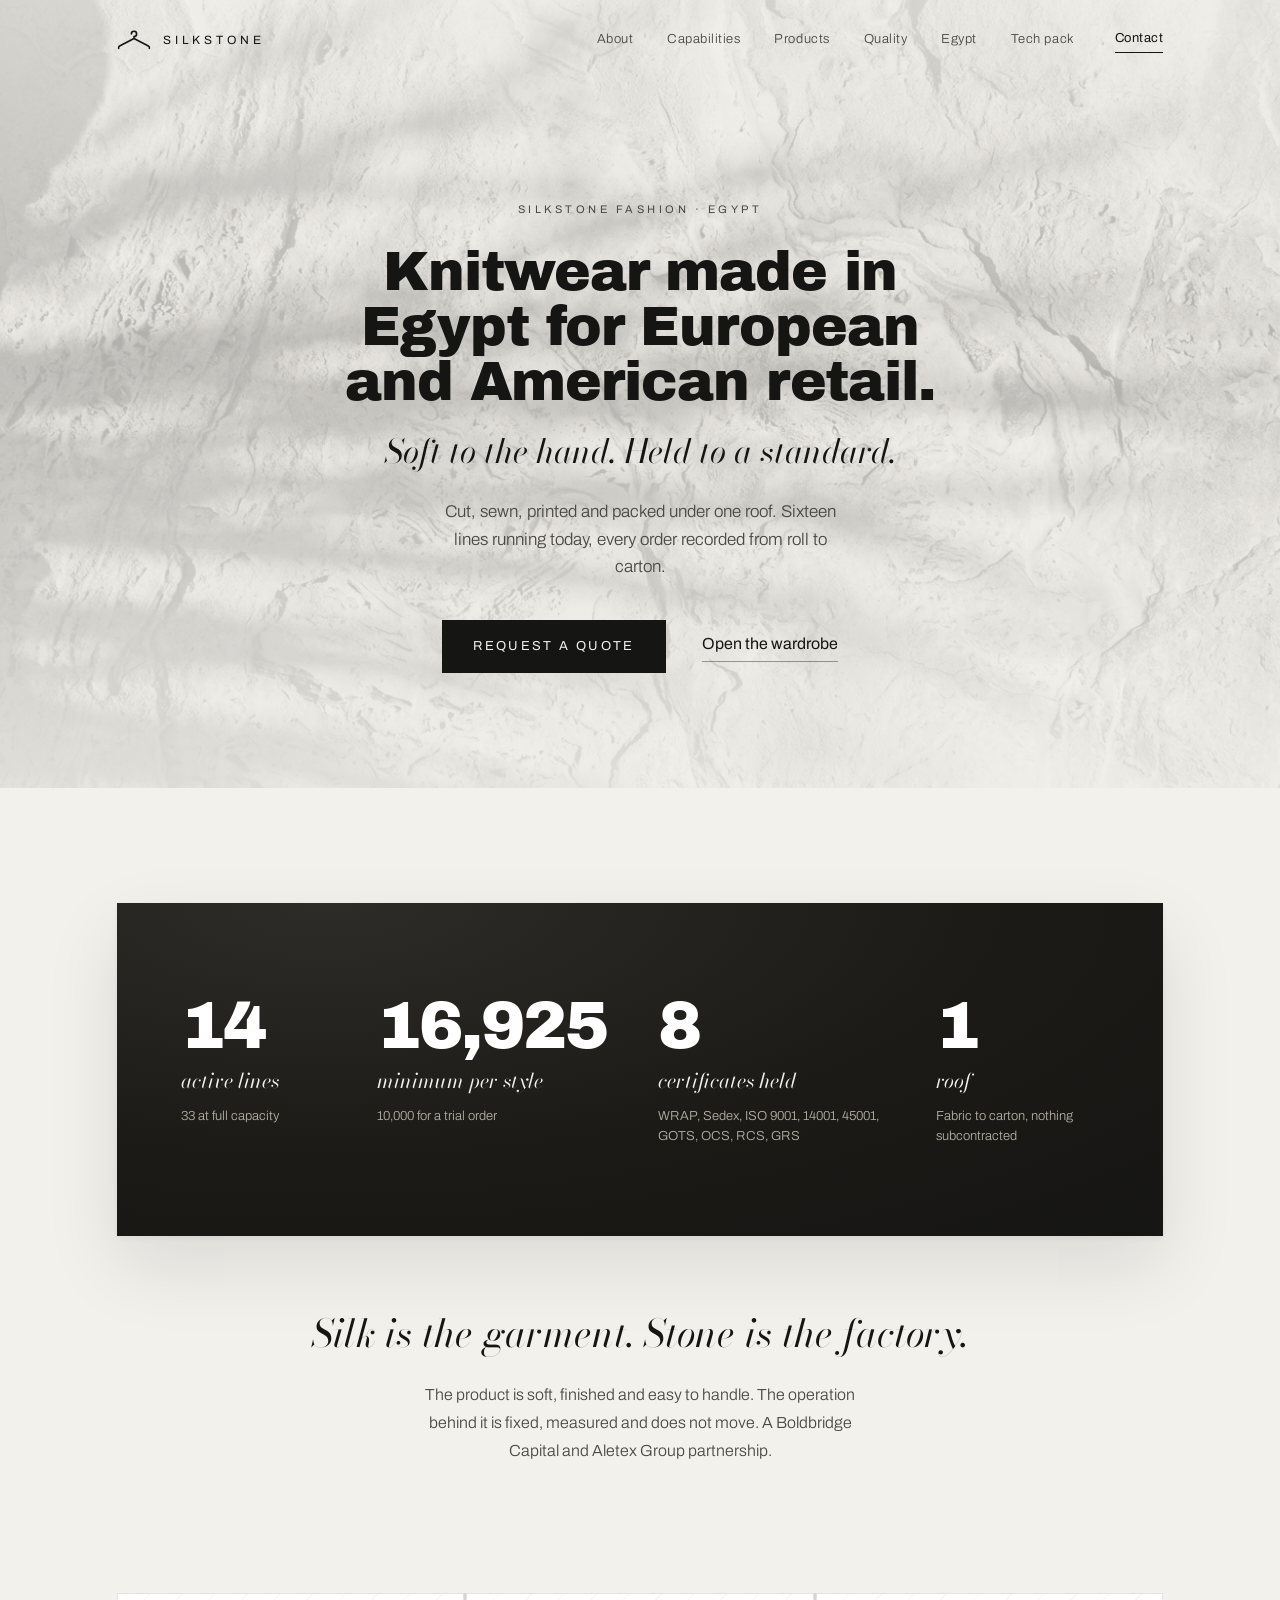
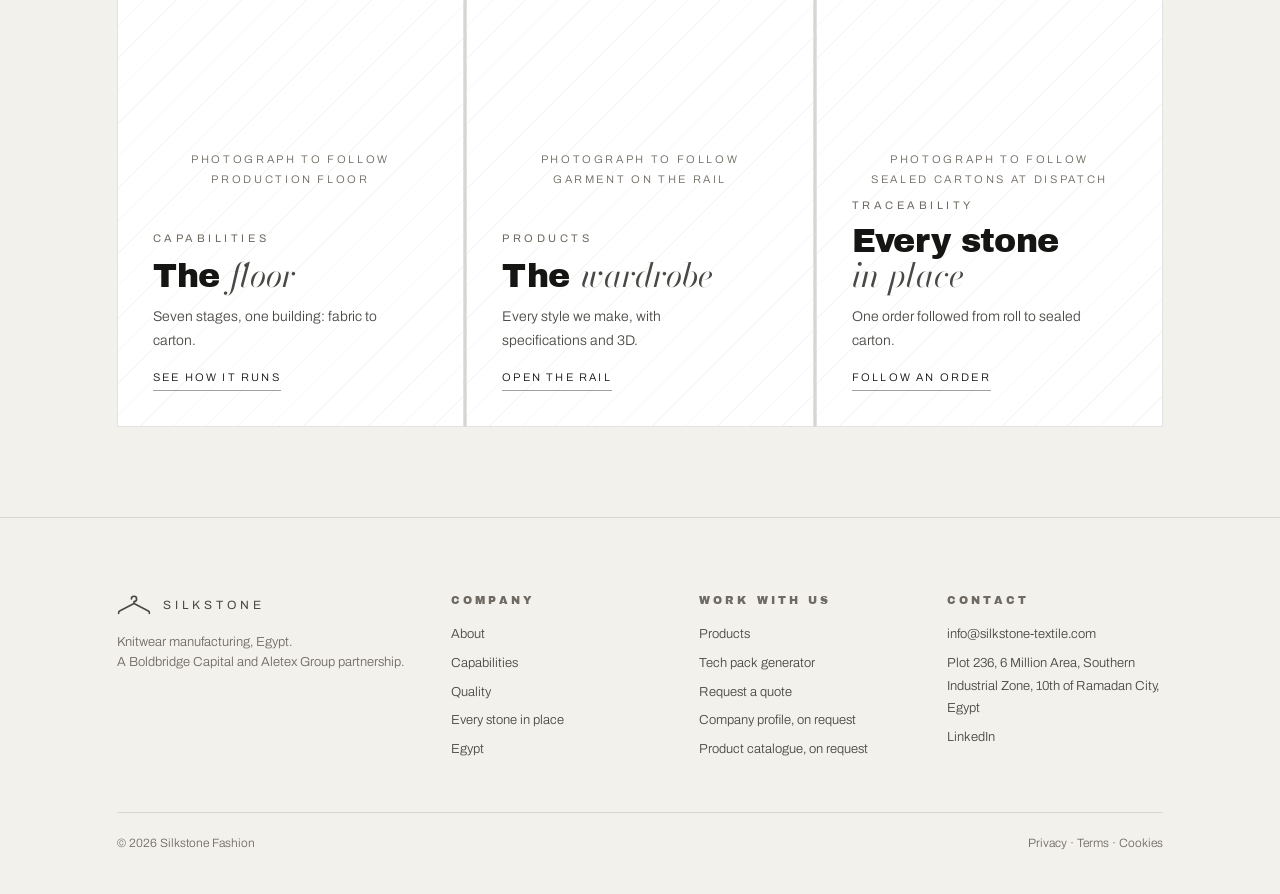
==== index.html @ 41c33335 "Two-thirds layouts snap to the three-column grid Co-Authored-By: Claude Fable 5.1 <noreply@anthropic" ====
<!DOCTYPE html>
<html lang="en">
<head>
<meta charset="UTF-8">
<meta name="viewport" content="width=device-width, initial-scale=1.0">
<title>Silkstone Fashion · Knitwear manufacturing, Egypt</title>
<meta name="description" content="Silkstone Fashion makes knitwear in 10th of Ramadan City, Egypt, for European and American retail. 16 active lines, 33 at full capacity. WRAP, Sedex, ISO and GOTS certified. Cut, sewn, printed and packed under one roof.">
<link rel="canonical" href="https://silkstone-textile.com/">
<link rel="icon" href="assets/logos/favicon.svg" type="image/svg+xml">
<link rel="preconnect" href="https://fonts.googleapis.com">
<link rel="preconnect" href="https://fonts.gstatic.com" crossorigin>
<link href="https://fonts.googleapis.com/css2?family=Archivo+Black&family=Archivo:wght@300;400;500&family=Bodoni+Moda:ital,opsz,wght@1,6..96,400;1,6..96,500&display=swap" rel="stylesheet">
<link rel="stylesheet" href="assets/styles.css?v=15">
<link rel="preload" as="image" href="assets/img/limestone-2000.webp" type="image/webp">
<script type="application/ld+json">
{"@context":"https://schema.org","@type":"Organization","name":"Silkstone Fashion","alternateName":"Silkstone Textile","url":"https://silkstone-textile.com/","logo":"https://silkstone-textile.com/assets/logos/silkstone.svg","email":"info@silkstone-textile.com","description":"Knitwear garment manufacturer in Egypt. T-shirts, sweatshirts, hoodies and jersey basics for European and American retailers. WRAP, Sedex, ISO 9001, ISO 14001, ISO 45001, GOTS, OCS, RCS and GRS certified.","address":{"@type":"PostalAddress","streetAddress":"Plot No. 236, 6 Million Area, Southern Industrial Zone","addressLocality":"10th of Ramadan City","addressCountry":"EG"},"sameAs":["https://www.linkedin.com/company/silkstone-fashion/"],"knowsAbout":["knitwear manufacturing","garment manufacturing","cut and sew","T-shirts","sweatshirts","hoodies","Egypt apparel export"]}
</script>
</head>
<body>

<a class="skip" href="#main">Skip to content</a>
<header class="nav"><div class="wrap">
  <a class="brand" href="index.html" aria-label="Silkstone home"><svg viewBox="0 0 104 62" aria-hidden="true"><path d="M44 12 A8 8 0 1 1 52 20 L52 26 L96 49 Q100 51 99 56 M52 26 L8 49 Q4 51 5 56"/></svg>SILKSTONE</a>
  <nav class="nav-links"><a href="about.html">About</a><a href="capabilities.html">Capabilities</a><a href="products.html">Products</a><a href="quality.html">Quality</a><a href="egypt.html">Egypt</a><a href="techpack.html">Tech pack</a></nav>
  <a class="nav-cta" href="contact.html">Contact</a>
  <button class="burger" aria-label="Menu" aria-expanded="false"><span></span><span></span><span></span></button>
</div></header>
<div class="menu"><a href="index.html">Home</a><a href="about.html">About</a><a href="capabilities.html">Capabilities</a><a href="products.html">Products</a><a href="quality.html">Quality</a><a href="traced-order.html">Every stone in place</a><a href="egypt.html">Egypt</a><a href="techpack.html">Tech pack generator</a><a href="contact.html">Contact</a></div>

<main id="main">
<section class="hero-stone"><div class="wrap">
  <span class="label">Silkstone Fashion · Egypt</span>
  <h1>Knitwear made in Egypt for European and American retail.</h1>
  <span class="silk silk-line">Soft to the hand. Held to a standard.</span>
  <p class="lead">Cut, sewn, printed and packed under one roof. Sixteen lines running today, every order recorded from roll to carton.</p>
  <div class="hero-actions"><a class="btn solid" href="contact.html">Request a quote</a><a class="link" href="products.html">Open the wardrobe</a></div>
</div></section>

<section class="slab-wrap"><div class="wrap">
  <div style="position:relative">
    <div class="slab rv">
      <div class="figs">
        <div><b data-count="16">0</b><i>active lines</i><small>33 at full capacity</small></div>
        <div><b data-count="20000">0</b><i>minimum per style</i><small>10,000 for a trial order</small></div>
        <div><b data-count="9">0</b><i>certificates held</i><small>WRAP, Sedex, ISO 9001, 14001, 45001, GOTS, OCS, RCS, GRS</small></div>
        <div><b>1</b><i>roof</i><small>Fabric to carton, nothing subcontracted</small></div>
      </div>
    </div>
  </div>
  <div class="slab-line rv">
    <span class="silk">Silk is the garment. Stone is the factory.</span>
    <p>The product is soft, finished and easy to handle. The operation behind it is fixed, measured and does not move. A Boldbridge Capital and Aletex Group partnership.</p>
  </div>
</div></section>

<section class="tight" style="padding-top:0"><div class="wrap">
  <div class="doors rv">
    <a class="door" href="capabilities.html"><div class="blank"><span>Photograph to follow<br>Production floor</span></div><div class="t"><span class="label">Capabilities</span><h3>The <em>floor</em></h3><p>Seven stages, one building: fabric to carton.</p><span class="go">See how it runs</span></div></a>
    <a class="door" href="products.html"><div class="blank"><span>Photograph to follow<br>Garment on the rail</span></div><div class="t"><span class="label">Products</span><h3>The <em>wardrobe</em></h3><p>Every style we make, with specifications and 3D.</p><span class="go">Open the rail</span></div></a>
    <a class="door" href="traced-order.html"><div class="blank"><span>Photograph to follow<br>Sealed cartons at dispatch</span></div><div class="t"><span class="label">Traceability</span><h3>Every stone <em>in place</em></h3><p>One order followed from roll to sealed carton.</p><span class="go">Follow an order</span></div></a>
  </div>
</div></section>
</main>

<footer><div class="wrap">
  <div class="cols">
    <div><div class="brand"><svg viewBox="0 0 104 62" aria-hidden="true"><path d="M44 12 A8 8 0 1 1 52 20 L52 26 L96 49 Q100 51 99 56 M52 26 L8 49 Q4 51 5 56"/></svg>SILKSTONE</div><p class="small" style="margin-top:16px">Knitwear manufacturing, Egypt.<br>A Boldbridge Capital and Aletex Group partnership.</p></div>
    <div><h4>Company</h4><a href="about.html">About</a><a href="capabilities.html">Capabilities</a><a href="quality.html">Quality</a><a href="traced-order.html">Every stone in place</a><a href="egypt.html">Egypt</a></div>
    <div><h4>Work with us</h4><a href="products.html">Products</a><a href="techpack.html">Tech pack generator</a><a href="contact.html">Request a quote</a><a href="contact.html">Company profile, on request</a><a href="contact.html">Product catalogue, on request</a></div>
    <div><h4>Contact</h4><a href="mailto:info@silkstone-textile.com">info@silkstone-textile.com</a><a href="contact.html">Plot 236, 6 Million Area, Southern Industrial Zone, 10th of Ramadan City, Egypt</a><a href="https://www.linkedin.com/company/silkstone-fashion/" target="_blank" rel="noopener">LinkedIn</a></div>
  </div>
  <div class="bottom"><span>© 2026 Silkstone Fashion</span><span><a href="legal.html#privacy">Privacy</a> · <a href="legal.html#terms">Terms</a> · <a href="legal.html#cookies">Cookies</a></span></div>
</div></footer>

<script src="assets/site.js?v=6"></script>
</body>
</html>
---- assets/styles.css ----
/* Silkstone Fashion · site styles
   Palette: white, bone, ash, graphite, black. Sand only as a background tint.
   Type: Archivo Black (stone), Bodoni Moda italic (silk), Archivo 300 (body). */

:root{
  --white:#FFFFFF;
  --bone:#F3F1EC;
  --sand:#E9E3D8;
  --ash:#6F6B63;
  --ash-soft:#9B978F;
  --graphite:#4A4844;
  --black:#151513;
  --line:rgba(21,21,19,.12);
  --line-strong:rgba(21,21,19,.4);
  --shadow:0 30px 70px rgba(21,21,19,.10), 0 2px 6px rgba(21,21,19,.05);
  --font:"Archivo",system-ui,-apple-system,"Segoe UI",Helvetica,Arial,sans-serif;
  --stone:"Archivo Black","Archivo",Impact,system-ui,sans-serif;
  --silk:"Bodoni Moda","Didot","Bodoni 72",Georgia,serif;
  --ease:cubic-bezier(.22,1,.36,1);
  --wrap:1200px;
  --gap:clamp(28px,4vw,56px);
  --gutter:clamp(20px,6vw,88px);
}
*{box-sizing:border-box}
html{scroll-behavior:smooth;-webkit-text-size-adjust:100%}
body{margin:0;background:var(--bone);color:var(--black);font-family:var(--font);font-weight:300;font-size:16px;line-height:1.75;-webkit-font-smoothing:antialiased;overflow-x:hidden}
img{max-width:100%;display:block}
a{color:inherit;text-decoration:none}
h1,h2,h3,h4{font-family:var(--stone);font-weight:400;margin:0;letter-spacing:-.02em;text-wrap:balance;line-height:1.05}
h1{font-size:clamp(38px,5.6vw,80px);line-height:.98}
h2{font-size:clamp(28px,3.4vw,48px);line-height:1.04}
h3{font-size:22px}
h4{font-size:15px;letter-spacing:-.01em}
h1 em,h2 em,h3 em,.silk{font-family:var(--silk);font-style:italic;font-weight:400;font-variation-settings:"opsz" 72;letter-spacing:0;color:var(--graphite)}
h1 em,h2 em{font-size:1.06em}
p{margin:0 0 1.2em;max-width:60ch}
strong,b{font-weight:500}
ul{padding-left:0;list-style:none;margin:0}
.wrap{max-width:var(--wrap);margin:0 auto;padding:0 var(--gutter)}
.label{font-size:11px;letter-spacing:.32em;text-transform:uppercase;color:var(--ash);font-weight:400}
.muted{color:var(--graphite)}
.small{font-size:13px;color:var(--ash);line-height:1.6}
.lead{font-size:clamp(18px,1.6vw,21px);line-height:1.6;max-width:52ch;color:var(--graphite)}
.hr{height:1px;background:var(--line);border:0;margin:0}
section{padding:clamp(80px,10vw,150px) 0}
section.tight{padding:clamp(56px,7vw,100px) 0}
section.rule{border-top:1px solid var(--line)}
.sand{background:var(--sand)}
.white{background:var(--white)}
.two{display:grid;grid-template-columns:minmax(0,1fr) minmax(0,1fr);gap:var(--gap);align-items:start}
.two.tightgap{gap:clamp(24px,4vw,56px)}
.three{display:grid;grid-template-columns:repeat(3,minmax(0,1fr));gap:var(--gap)}
.four{display:grid;grid-template-columns:repeat(4,minmax(0,1fr));gap:clamp(24px,3vw,40px)}
@media (max-width:900px){.two,.three{grid-template-columns:1fr}.four{grid-template-columns:1fr 1fr}}
@media (max-width:560px){.four{grid-template-columns:1fr}}
.stack>*+*{margin-top:clamp(20px,3vw,36px)}

/* links and buttons */
.link{display:inline-block;padding-bottom:3px;border-bottom:1px solid var(--line-strong);transition:border-color .5s var(--ease);font-weight:400}
.link:hover{border-color:var(--black)}
.btn{display:inline-block;padding:14px 30px;border:1px solid var(--black);font-size:13px;letter-spacing:.18em;text-transform:uppercase;font-weight:400;transition:background .5s var(--ease),color .5s var(--ease)}
.btn:hover{background:var(--black);color:var(--bone)}
.btn.solid{background:var(--black);color:var(--bone)}
.btn.solid:hover{background:var(--graphite);border-color:var(--graphite)}
.btn.quiet{border-color:var(--line-strong)}
.btn.quiet:hover{border-color:var(--black)}
button{font-family:inherit;font-weight:inherit;cursor:pointer}
button.btn{background:transparent;color:var(--black)}
button.btn.solid{background:var(--black);color:var(--bone)}
:focus-visible{outline:1px solid var(--black);outline-offset:4px}

/* nav */
.nav{position:fixed;top:0;left:0;right:0;z-index:50;transition:background .6s var(--ease),box-shadow .6s var(--ease)}
.nav.scrolled{background:rgba(243,241,236,.9);backdrop-filter:blur(12px);-webkit-backdrop-filter:blur(12px);box-shadow:0 1px 0 var(--line)}
.nav .wrap{display:flex;align-items:center;height:80px;gap:40px}
.brand{display:flex;align-items:center;gap:12px;margin-right:auto;font-size:12px;letter-spacing:.34em;font-weight:400}
.brand svg{width:34px;height:auto;overflow:visible}
.brand svg path{fill:none;stroke:currentColor;stroke-width:5;stroke-linecap:round;stroke-linejoin:round}
.nav-links{display:flex;gap:34px;font-size:13px;letter-spacing:.04em;color:var(--graphite)}
.nav-links a{padding:4px 0;border-bottom:1px solid transparent;transition:border-color .5s var(--ease),color .5s var(--ease)}
.nav-links a:hover,.nav-links a.on{color:var(--black);border-color:var(--black)}
.nav-cta{font-size:13px;letter-spacing:.04em;border-bottom:1px solid var(--black);padding-bottom:3px;font-weight:400}
.burger{display:none;background:none;border:0;width:40px;height:40px;position:relative;margin-left:auto}
.burger span{position:absolute;left:8px;right:8px;height:1px;background:var(--black);transition:transform .5s var(--ease),opacity .3s}
.burger span:nth-child(1){top:14px}.burger span:nth-child(2){top:20px}.burger span:nth-child(3){top:26px}
.menu{position:fixed;inset:0;background:var(--bone);z-index:49;display:flex;flex-direction:column;justify-content:center;padding:0 var(--gutter);gap:22px;opacity:0;pointer-events:none;transition:opacity .5s var(--ease)}
.menu.open{opacity:1;pointer-events:auto}
.menu a{font-size:30px;font-weight:300;border-bottom:1px solid var(--line);padding-bottom:12px}
@media (max-width:980px){.nav-links,.nav-cta{display:none}.burger{display:block}}
body.menu-open{overflow:hidden}
body.menu-open .burger span:nth-child(1){transform:translateY(6px) rotate(45deg)}
body.menu-open .burger span:nth-child(2){opacity:0}
body.menu-open .burger span:nth-child(3){transform:translateY(-6px) rotate(-45deg)}

/* loader */
.loader{position:fixed;inset:0;background:var(--bone);z-index:100;display:grid;place-items:center;transition:opacity .7s var(--ease);pointer-events:none}
.loader svg{width:72px;overflow:visible}
.loader path{fill:none;stroke:var(--black);stroke-width:3.4;stroke-linecap:round;stroke-linejoin:round;stroke-dasharray:330;stroke-dashoffset:330}
.loader.go path{animation:draw 1.1s var(--ease) forwards}
.loader.done{opacity:0}
@keyframes draw{to{stroke-dashoffset:0}}

/* landing: header on stone */
.hero-stone{position:relative;min-height:min(86vh,900px);display:grid;align-items:center;text-align:center;padding:clamp(150px,18vw,200px) 0 clamp(80px,9vw,120px);background:var(--bone) url(img/limestone.jpg) center/cover no-repeat;isolation:isolate}
.hero-stone::before{content:"";position:absolute;inset:0;background:linear-gradient(180deg,rgba(243,241,236,.86) 0%,rgba(243,241,236,.72) 45%,rgba(243,241,236,.9) 100%);z-index:-1}
.hero-stone .label{display:block;margin-bottom:26px;color:var(--graphite)}
.hero-stone h1{font-size:clamp(32px,4.3vw,62px);max-width:17ch;line-height:1;margin:0 auto;color:var(--black)}
.hero-stone .silk-line{display:block;margin-top:22px;font-size:clamp(24px,2.6vw,38px);color:var(--black);line-height:1.2}
.hero-stone .lead{margin:26px auto 0;color:var(--graphite);max-width:42ch;font-size:17px}
.hero-stone .hero-actions{margin-top:40px;justify-content:center}
@supports (background-image:image-set(url("a.webp") type("image/webp"))){
  .hero-stone{background-image:image-set(url(img/limestone-2000.webp) type("image/webp"),url(img/limestone.jpg) type("image/jpeg"))}
}
@media (max-width:700px){.hero-stone{background-position:62% 50%;min-height:auto;padding-top:130px}}

/* landing: stone slab and silk */
.slab-wrap{position:relative;padding:clamp(72px,9vw,130px) 0 clamp(80px,10vw,140px)}
.slab{position:relative;background:radial-gradient(120% 140% at 20% 0%,#2E2C28 0%,#1B1A17 55%,#151513 100%);color:var(--bone);padding:clamp(56px,7vw,96px) clamp(24px,5vw,72px);box-shadow:var(--shadow)}
.slab .figs{border:0;display:grid;grid-template-columns:.8fr 1.25fr 1.25fr .9fr;gap:clamp(24px,4vw,64px);align-items:start}
.slab .figs>div{border:0;padding:0}
.slab .figs b{font-family:var(--stone);font-weight:400;font-size:clamp(44px,5.2vw,76px);color:var(--white);margin:0 0 4px;letter-spacing:-.03em;white-space:nowrap;font-variant-numeric:tabular-nums}
.slab .figs i{display:block;font-family:var(--silk);font-style:italic;font-size:clamp(18px,1.6vw,22px);color:var(--bone);font-variation-settings:"opsz" 48}
.slab .figs small{color:#B4AFA3;margin-top:8px}
@media (prefers-reduced-motion:no-preference){
}
.slab-line{text-align:center;margin-top:clamp(40px,5vw,64px)}
.slab-line .silk{font-size:clamp(26px,3vw,40px);color:var(--black)}
.slab-line p{margin:14px auto 0;max-width:52ch;color:var(--graphite)}
@media (max-width:900px){.slab .figs{grid-template-columns:1fr 1fr;gap:36px 24px}}
@media (max-width:560px){.slab .figs{grid-template-columns:1fr}}

/* landing: three doors */
.doors{display:grid;grid-template-columns:repeat(3,minmax(0,1fr));gap:2px;background:var(--line)}
.door{position:relative;display:block;aspect-ratio:4/5;overflow:hidden;background:var(--white);color:var(--black)}
.door img{width:100%;height:100%;object-fit:cover;filter:saturate(.6);transition:transform 1.6s var(--ease)}
.door:hover img{transform:scale(1.04)}
.door .blank{position:absolute;inset:0;display:grid;place-items:center;color:var(--ash);font-size:11px;letter-spacing:.24em;text-transform:uppercase;text-align:center;line-height:1.8;padding:24px;background:repeating-linear-gradient(135deg,transparent 0 22px,rgba(21,21,19,.035) 22px 23px)}
.door .blank span{transform:translateY(-40px)}
.door .t{position:absolute;left:clamp(20px,3vw,36px);right:clamp(20px,3vw,36px);bottom:clamp(20px,3vw,36px);z-index:1}
.door .t .label{display:block;margin-bottom:10px}
.door .t h3{font-size:clamp(24px,2.6vw,36px);color:var(--black);line-height:1}
.door .t h3 em{color:var(--graphite)}
.door .t p{margin:12px 0 0;color:var(--graphite);font-size:14px;max-width:30ch}
.door .t .go{display:inline-block;margin-top:14px;font-size:11px;letter-spacing:.2em;text-transform:uppercase;color:var(--black);border-bottom:1px solid var(--line-strong);padding-bottom:3px;transition:border-color .5s var(--ease)}
.door:hover .t .go{border-color:var(--black)}
@media (max-width:900px){.doors{grid-template-columns:1fr}.door{aspect-ratio:16/10}}

/* hero */
.hero{padding-top:clamp(150px,20vw,240px);padding-bottom:clamp(60px,8vw,120px)}
.hero .label{margin-bottom:28px;display:block}
.hero h1{max-width:14ch}
.hero .lead{margin-top:32px}
.hero-actions{display:flex;gap:36px;align-items:center;margin-top:44px;flex-wrap:wrap}
.hero-image{margin-top:clamp(56px,8vw,120px);position:relative}
.hero-image img{width:100%;aspect-ratio:16/7;object-fit:cover}
.pagehead{padding-top:clamp(150px,18vw,220px);padding-bottom:clamp(40px,6vw,80px)}
.pagehead .label{display:block;margin-bottom:26px}
.pagehead .lead{margin-top:28px}

/* figures as a plain list */
.figs{display:grid;grid-template-columns:repeat(4,minmax(0,1fr));gap:0;border-top:1px solid var(--line);border-bottom:1px solid var(--line)}
.figs>div{padding:34px 28px 30px 0;border-right:1px solid var(--line)}
.figs>div:last-child{border-right:0}
.figs>div+div{padding-left:28px}
.figs b{display:block;font-weight:300;font-size:clamp(34px,3.4vw,50px);line-height:1;margin:14px 0 8px}
.figs small{display:block;font-size:13px;color:var(--graphite);line-height:1.5}
@media (max-width:900px){.figs{grid-template-columns:1fr 1fr}.figs>div:nth-child(2){border-right:0}.figs>div:nth-child(3){padding-left:0;border-top:1px solid var(--line)}.figs>div:nth-child(4){border-top:1px solid var(--line)}}
@media (max-width:560px){.figs{grid-template-columns:1fr}.figs>div{border-right:0;padding-left:0;border-top:1px solid var(--line)}.figs>div:first-child{border-top:0}}

/* images and placeholders */
.fig{margin:0}
.fig img{width:100%;height:auto}
.fig figcaption{font-size:12px;color:var(--ash);margin-top:12px;letter-spacing:.04em}
.ph{background:var(--white);border:1px solid var(--line);display:grid;place-items:center;text-align:center;padding:24px;color:var(--ash);font-size:12px;letter-spacing:.14em;text-transform:uppercase;line-height:1.7}
.ph.tall{aspect-ratio:3/4}.ph.wide{aspect-ratio:16/9}.ph.square{aspect-ratio:1}.ph.portrait{aspect-ratio:4/5}
.shadowed{box-shadow:var(--shadow)}

/* definition rows */
.rows{border-top:1px solid var(--line)}
.row{display:grid;grid-template-columns:minmax(0,.9fr) minmax(0,2fr);gap:24px;padding:22px 0;border-bottom:1px solid var(--line)}
.row .k{color:var(--ash);font-size:13px;letter-spacing:.06em;padding-top:3px}
.row .v{color:var(--black)}
.row .v p:last-child{margin-bottom:0}
@media (max-width:640px){.row{grid-template-columns:1fr;gap:6px}}

/* list with hairline bullets */
.dash{padding:0}
.dash li{position:relative;padding:14px 0 14px 32px;border-bottom:1px solid var(--line);color:var(--graphite)}
.dash li::before{content:"";position:absolute;left:0;top:27px;width:14px;height:1px;background:var(--black)}
.dash li b{color:var(--black);font-weight:400}

/* logos */
.logo-row{display:flex;flex-wrap:wrap;gap:clamp(28px,5vw,72px);align-items:center}
.logo-row img{height:34px;width:auto;filter:grayscale(1);opacity:.75;transition:opacity .5s}
.logo-row img:hover{opacity:1}
.logo-row img.tall{height:56px}
.cert-row{display:flex;flex-wrap:wrap;gap:22px;align-items:center}
.cert-row a,.cert-row span{display:grid;place-items:center;width:104px;height:104px;background:var(--white);border:1px solid var(--line)}
.cert-row img{max-width:74px;max-height:74px;filter:grayscale(1);opacity:.8;transition:opacity .4s,filter .4s}
.cert-row a:hover img{filter:none;opacity:1}
.cert-row small{display:block}

/* process: stitched line */
.process{position:relative}
.stages{position:relative;display:grid;grid-template-columns:repeat(7,minmax(0,1fr));gap:20px;margin-top:64px;padding-top:70px}
.stitch{position:absolute;left:0;top:0;width:100%;height:80px;overflow:visible;pointer-events:none}
.stitch .base{fill:none;stroke:var(--line);stroke-width:1;stroke-dasharray:4 5}
.stitch .thread{fill:none;stroke:var(--black);stroke-width:1.2;stroke-dasharray:5 5;stroke-linecap:round}
.stitch .needle{fill:none;stroke:var(--black);stroke-width:1.4;stroke-linecap:round}
.stage{position:relative;padding-top:6px;opacity:.35;transform:translateY(6px);transition:opacity .8s var(--ease),transform .8s var(--ease)}
.stage.on{opacity:1;transform:none}
.stage .dot{position:absolute;top:-38px;left:0;width:9px;height:9px;border-radius:50%;background:var(--bone);border:1px solid var(--black);transition:background .5s}
.stage.on .dot{background:var(--black)}
.stage .n{font-size:11px;letter-spacing:.3em;color:var(--ash)}
.stage h4{margin:10px 0 6px;font-weight:400;font-size:15px}
.stage p{font-size:13px;color:var(--graphite);line-height:1.6;margin:0}
@media (max-width:980px){
  .stages{grid-template-columns:1fr;gap:0;padding-top:0;padding-left:44px;margin-top:40px}
  .stitch{width:44px;height:100%;left:0;top:0}
  .stage{padding:18px 0 22px;border-bottom:1px solid var(--line)}
  .stage .dot{top:28px;left:-44px}
}

/* wardrobe */
.wardrobe{background:var(--white);border:1px solid var(--line);position:relative;overflow:hidden}
.rail{display:flex;gap:clamp(24px,5vw,64px);padding:26px clamp(20px,4vw,48px);border-bottom:1px solid var(--line);font-size:13px;letter-spacing:.12em;text-transform:uppercase;color:var(--ash);overflow-x:auto}
.rail button{background:none;border:0;padding:6px 0;color:inherit;font:inherit;letter-spacing:inherit;text-transform:inherit;border-bottom:1px solid transparent;white-space:nowrap;transition:color .4s,border-color .4s}
.rail button.on,.rail button:hover{color:var(--black);border-color:var(--black)}
.wall{position:relative;height:clamp(360px,44vw,620px);overflow:hidden;background:var(--white)}
.wall::before{content:"";position:absolute;left:0;right:0;top:0;height:1px;background:var(--line)}
.hanger{position:absolute;inset:0;display:grid;place-items:center;transform:translateX(110%);opacity:0;transition:transform 1.2s var(--ease),opacity .8s var(--ease)}
.hanger.in{transform:none;opacity:1}
.hanger.out{transform:translateX(-110%);opacity:0}
.hanger img{position:absolute;inset:0;width:100%;height:100%;object-fit:cover;object-position:50% 40%;-webkit-mask-image:radial-gradient(ellipse 46% 72% at 50% 50%,#000 58%,transparent 100%);mask-image:radial-gradient(ellipse 46% 72% at 50% 50%,#000 58%,transparent 100%)}
.wall .hint{position:absolute;left:0;right:0;bottom:28px;text-align:center;font-size:12px;letter-spacing:.2em;text-transform:uppercase;color:var(--ash);transition:opacity .5s}
.wall.has .hint{opacity:0}
.item{display:grid;grid-template-columns:minmax(0,1fr) minmax(0,1.3fr);gap:clamp(24px,4vw,64px);padding:clamp(28px,4vw,56px) clamp(20px,4vw,48px);border-top:1px solid var(--line);align-items:start}
@media (max-width:900px){.item{grid-template-columns:1fr}}
.item h3{font-size:clamp(24px,2.6vw,34px);font-weight:300}
.item .actions{display:flex;flex-wrap:wrap;gap:12px;margin-top:22px}
.item .actions .btn{padding:11px 18px;font-size:11px;letter-spacing:.16em}
.tabs{display:flex;gap:26px;border-bottom:1px solid var(--line);font-size:12px;letter-spacing:.14em;text-transform:uppercase;color:var(--ash)}
.tabs button{background:none;border:0;padding:0 0 12px;color:inherit;font:inherit;letter-spacing:inherit;text-transform:inherit;margin-bottom:-1px;border-bottom:1px solid transparent}
.tabs button.on{color:var(--black);border-color:var(--black)}
.pane{display:none;padding-top:22px}
.pane.on{display:block}
.spec{width:100%;border-collapse:collapse;font-size:14px}
.spec td{padding:10px 0;border-bottom:1px solid var(--line);vertical-align:top}
.spec td:first-child{color:var(--ash);width:38%;font-size:13px;letter-spacing:.04em}
model-viewer{width:100%;height:420px;background:var(--bone);--poster-color:transparent}
.mv-note{font-size:12px;color:var(--ash);margin-top:10px}

/* traced order */
.order-head{display:grid;grid-template-columns:repeat(4,minmax(0,1fr));gap:20px;border-top:1px solid var(--line);border-bottom:1px solid var(--line);padding:26px 0}
.order-head .k{font-size:11px;letter-spacing:.24em;text-transform:uppercase;color:var(--ash)}
.order-head .v{font-size:18px;margin-top:6px}
@media (max-width:760px){.order-head{grid-template-columns:1fr 1fr}}
.dept{display:grid;grid-template-columns:220px minmax(0,1fr);gap:clamp(24px,4vw,64px);margin-top:56px}
@media (max-width:900px){.dept{grid-template-columns:1fr}}
.dept-nav{display:flex;flex-direction:column;gap:0;border-top:1px solid var(--line)}
.dept-nav button{text-align:left;background:none;border:0;border-bottom:1px solid var(--line);padding:16px 0;font:inherit;font-size:14px;color:var(--ash);display:flex;justify-content:space-between;align-items:center;transition:color .4s}
.dept-nav button.on,.dept-nav button:hover{color:var(--black)}
.dept-nav button small{font-size:11px;letter-spacing:.14em}
.dept-pane{display:none}.dept-pane.on{display:block}
.dept-pane h3{font-weight:300;font-size:26px;margin-bottom:6px}
.dept-pane .when{font-size:12px;color:var(--ash);letter-spacing:.08em;margin-bottom:26px}
.data{width:100%;border-collapse:collapse;font-size:13.5px;font-variant-numeric:tabular-nums}
.data th{text-align:left;font-weight:400;font-size:11px;letter-spacing:.18em;text-transform:uppercase;color:var(--ash);padding:0 12px 12px 0;border-bottom:1px solid var(--black)}
.data td{padding:12px 12px 12px 0;border-bottom:1px solid var(--line);vertical-align:top}
.data td.num,.data th.num{text-align:right;padding-right:0}
.ok{color:var(--graphite)}
.flag{display:inline-block;font-size:11px;letter-spacing:.12em;text-transform:uppercase;padding:2px 8px;border:1px solid var(--line-strong);color:var(--graphite)}
.chart{width:100%;height:auto;margin:10px 0 6px}
.chart rect{fill:var(--black)}
.chart text{font-family:var(--font);font-size:10px;fill:var(--ash)}
.chart line{stroke:var(--line)}
.scroll{overflow-x:auto}

/* map */
.map{position:relative;background:var(--white);border:1px solid var(--line);padding:clamp(16px,3vw,40px)}
.map img{width:100%;height:auto;opacity:.5;filter:grayscale(1)}
.map .pin{position:absolute;width:8px;height:8px;border-radius:50%;background:var(--black);transform:translate(-50%,-50%)}
.map .pin.home{width:12px;height:12px;background:transparent;border:1px solid var(--black)}
.map .pin span{position:absolute;left:14px;top:-8px;white-space:nowrap;font-size:11px;letter-spacing:.14em;text-transform:uppercase;color:var(--graphite)}
.map .pin.left span{left:auto;right:14px}

/* contact conversation */
.convo{max-width:720px}
.q{display:none}
.q.on{display:block}
.q .label{display:block;margin-bottom:18px}
.q h2{font-size:clamp(26px,3vw,40px);margin-bottom:26px}
.choices{display:flex;flex-wrap:wrap;gap:12px}
.choices button{background:transparent;border:1px solid var(--line-strong);padding:14px 22px;font:inherit;font-size:15px;transition:border-color .4s,background .4s,color .4s}
.choices button:hover{border-color:var(--black)}
.choices button.on{background:var(--black);color:var(--bone);border-color:var(--black)}
.field{width:100%;background:transparent;border:0;border-bottom:1px solid var(--line-strong);padding:14px 0;font:inherit;font-size:clamp(20px,2.4vw,30px);font-weight:300;color:var(--black);outline:0}
.field:focus{border-color:var(--black)}
textarea.field{font-size:18px;line-height:1.6;resize:vertical;min-height:120px}
.q-actions{display:flex;gap:26px;align-items:center;margin-top:34px}
.q-actions .back{font-size:13px;color:var(--ash);background:none;border:0;padding:0;font-family:inherit;letter-spacing:.1em;text-transform:uppercase}
.progress{height:1px;background:var(--line);margin-bottom:56px;position:relative}
.progress i{position:absolute;left:0;top:0;height:1px;background:var(--black);transition:width .6s var(--ease)}
.summary{border-top:1px solid var(--line)}
.summary .row .v{font-size:17px}

/* tech pack */
.tp{display:grid;grid-template-columns:minmax(0,1fr) minmax(0,1fr);gap:var(--gap);align-items:start}
@media (max-width:980px){.tp{grid-template-columns:1fr}}
.tp-form .group{border-top:1px solid var(--line);padding:26px 0}
.tp-form .group h3{font-size:18px;font-weight:400;margin-bottom:14px}
.tp-form label{display:block;font-size:12px;letter-spacing:.14em;text-transform:uppercase;color:var(--ash);margin:14px 0 6px}
.tp-form input,.tp-form select,.tp-form textarea{width:100%;background:var(--white);border:1px solid var(--line);padding:12px 14px;font:inherit;font-size:15px;color:var(--black);outline:0}
.tp-form input:focus,.tp-form select:focus,.tp-form textarea:focus{border-color:var(--black)}
.tp-form .grid2{display:grid;grid-template-columns:1fr 1fr;gap:0 18px}
.tp-form .grid3{display:grid;grid-template-columns:1fr 1fr 1fr;gap:0 18px}
.sizes{display:flex;flex-wrap:wrap;gap:8px;margin-top:6px}
.sizes label{display:inline-flex;align-items:center;gap:8px;border:1px solid var(--line-strong);padding:8px 12px;margin:0;font-size:13px;letter-spacing:.08em;cursor:pointer}
.sizes input{width:auto}
.meas{width:100%;border-collapse:collapse;font-size:13px;margin-top:10px}
.meas th{font-weight:400;font-size:11px;letter-spacing:.14em;text-transform:uppercase;color:var(--ash);text-align:left;padding:6px 8px 8px 0;border-bottom:1px solid var(--black)}
.meas td{padding:4px 8px 4px 0;border-bottom:1px solid var(--line)}
.meas td input{width:64px;padding:6px 8px;text-align:right;font-variant-numeric:tabular-nums}
.tp-sheet{background:var(--white);border:1px solid var(--line);padding:clamp(24px,3vw,44px);position:sticky;top:100px;box-shadow:var(--shadow)}
.tp-sheet .head{display:flex;justify-content:space-between;align-items:flex-start;border-bottom:1px solid var(--black);padding-bottom:14px;margin-bottom:22px}
.tp-sheet .head .brand{font-size:11px;margin:0}
.tp-sheet .head .brand svg{width:26px}
.tp-sheet .meta{font-size:11px;letter-spacing:.14em;text-transform:uppercase;color:var(--ash);text-align:right;line-height:1.7}
.tp-sheet h3{font-size:26px;font-weight:300;margin-bottom:4px}
.tp-sheet .sub{color:var(--ash);font-size:13px;margin-bottom:22px}
.tp-sheet .sketch{aspect-ratio:1/1;max-height:220px;margin:0 auto 22px;display:block}
.tp-sheet .sketch path{fill:none;stroke:var(--black);stroke-width:1.2;stroke-linejoin:round}
.tp-sheet .sketch .dash{stroke-dasharray:3 3;stroke:var(--ash)}
.tp-sheet table{width:100%;border-collapse:collapse;font-size:12.5px}
.tp-sheet td,.tp-sheet th{padding:7px 8px 7px 0;border-bottom:1px solid var(--line);vertical-align:top;text-align:left}
.tp-sheet th{font-weight:400;font-size:10px;letter-spacing:.16em;text-transform:uppercase;color:var(--ash);border-bottom:1px solid var(--black)}
.tp-sheet td:first-child{color:var(--ash);width:36%}
.tp-sheet .sec{font-size:10px;letter-spacing:.24em;text-transform:uppercase;color:var(--ash);margin:20px 0 8px}
.tp-sheet .foot{margin-top:24px;font-size:10px;color:var(--ash);letter-spacing:.06em;line-height:1.6;border-top:1px solid var(--line);padding-top:12px}
.tp-actions{display:flex;flex-wrap:wrap;gap:12px;margin-top:22px}
.tp-actions .btn{padding:11px 18px;font-size:11px;letter-spacing:.16em}

/* footer */
footer{border-top:1px solid var(--line);padding:clamp(48px,6vw,80px) 0 40px;font-size:13px;color:var(--graphite)}
footer .cols{display:grid;grid-template-columns:1.4fr 1fr 1fr 1fr;gap:32px}
footer h4{font-size:11px;letter-spacing:.28em;text-transform:uppercase;color:var(--ash);font-weight:400;margin-bottom:14px}
footer a{display:block;padding:3px 0}
footer a:hover{color:var(--black)}
footer .bottom{margin-top:48px;padding-top:20px;border-top:1px solid var(--line);display:flex;justify-content:space-between;flex-wrap:wrap;gap:10px;font-size:12px;color:var(--ash)}
footer .bottom a{display:inline;padding:0}
@media (max-width:900px){footer .cols{grid-template-columns:1fr 1fr}}
@media (max-width:560px){footer .cols{grid-template-columns:1fr}}

/* reveal */
.rv{opacity:1;transform:none}
@media (prefers-reduced-motion:no-preference){
  .rv{opacity:0;transform:translateY(14px);transition:opacity 1.2s var(--ease),transform 1.2s var(--ease)}
  .rv.in{opacity:1;transform:none}
}
@media (prefers-reduced-motion:reduce){
  *{animation:none!important;transition:none!important}
  .loader{display:none}
}

/* 404 */
.lost{min-height:100vh;display:grid;place-items:center;text-align:center;padding:120px var(--gutter) 80px}
.lost svg{width:120px;margin:0 auto 40px;overflow:visible}
.lost path{fill:none;stroke:var(--black);stroke-width:2.6;stroke-linecap:round;stroke-linejoin:round}
.lost .swing{transform-origin:50% 8%;animation:swing 4s ease-in-out infinite}
@keyframes swing{0%,100%{transform:rotate(-3deg)}50%{transform:rotate(3deg)}}

/* print: tech pack */
@media print{
  body{background:#fff}
  .nav,.menu,.loader,footer,.tp-form,.tp-actions,.pagehead,.no-print{display:none!important}
  .tp{display:block}
  .tp-sheet{position:static;border:0;box-shadow:none;padding:0}
  section{padding:0}
  @page{size:A4;margin:16mm}
}

/* ---------- products: the rail ---------- */
.pagehead.short{padding-bottom:clamp(28px,4vw,48px)}
.cat-tabs{display:flex;gap:clamp(18px,3vw,40px);flex-wrap:wrap;margin-bottom:18px;font-size:12px;letter-spacing:.16em;text-transform:uppercase;color:var(--ash)}
.cat-tabs button{background:none;border:0;padding:8px 0;color:inherit;font:inherit;letter-spacing:inherit;text-transform:inherit;border-bottom:1px solid transparent;transition:color .4s var(--ease),border-color .4s var(--ease);min-height:44px}
.cat-tabs button:hover,.cat-tabs button.on{color:var(--black);border-color:var(--black)}
.rail-stage{position:relative;height:clamp(420px,62vh,700px);background:var(--bone);border:1px solid var(--line);overflow:hidden}
.rail-stage canvas{display:block;width:100%;height:100%;touch-action:pan-y;outline:none}
.rail-stage canvas:focus-visible{box-shadow:inset 0 0 0 1px var(--black)}
.rail-labels{position:absolute;inset:0;pointer-events:none}
.rail-label{position:absolute;left:0;top:0;text-align:center;font-size:11px;letter-spacing:.2em;text-transform:uppercase;color:var(--ash);white-space:nowrap;transition:color .4s var(--ease),opacity .3s}
.rail-label b{display:block;font-weight:400;color:var(--graphite)}
.rail-label span{display:block;font-size:10px;letter-spacing:.14em;margin-top:2px}
.rail-label.on b{color:var(--black)}
.rail-hint{position:absolute;left:0;right:0;top:20px;margin:0;max-width:none;text-align:center;font-size:12px;letter-spacing:.2em;text-transform:uppercase;color:var(--ash);pointer-events:none}
.rail-fallback{display:none}
.rail-stage.fallback canvas,.rail-stage.fallback .rail-labels,.rail-stage.fallback .rail-hint{display:none}
.rail-stage.fallback{height:auto;border:0;background:transparent;overflow:visible}
.rail-stage.fallback .rail-fallback{display:block}
.rail-scroller{display:flex;gap:14px;overflow-x:auto;scroll-snap-type:x mandatory;padding:4px 0 14px;-webkit-overflow-scrolling:touch}
.rail-scroller button{flex:0 0 78%;scroll-snap-align:start;background:var(--white);border:1px solid var(--line);padding:0 0 14px;text-align:center;font:inherit;color:var(--graphite);font-size:12px;letter-spacing:.16em;text-transform:uppercase}
.rail-scroller button.on{border-color:var(--black);color:var(--black)}
.rail-scroller img{width:100%;height:auto;display:block;margin-bottom:12px}
.blank-hanger{aspect-ratio:800/436;display:grid;place-items:center;margin-bottom:12px;background:repeating-linear-gradient(135deg,transparent 0 22px,rgba(21,21,19,.035) 22px 23px)}
.blank-hanger svg{width:34%;overflow:visible}
.blank-hanger path{fill:none;stroke:var(--black);stroke-width:2.2;stroke-linecap:round;stroke-linejoin:round}
.blank{display:grid;place-items:center;text-align:center;color:var(--ash);font-size:11px;letter-spacing:.24em;text-transform:uppercase;line-height:1.8;padding:24px;background:var(--white);border:1px solid var(--line);background-image:repeating-linear-gradient(135deg,transparent 0 22px,rgba(21,21,19,.035) 22px 23px)}
.blank.wide{aspect-ratio:16/9}.blank.tall{aspect-ratio:4/3}

/* item panel */
:root{--panel-open-dur:520ms;--panel-close-dur:320ms;--panel-translate-y:28px;--panel-blur:2px;--panel-ease:cubic-bezier(.22,1,.36,1)}
.t-panel-slide{transform:translateY(var(--panel-translate-y));opacity:0;filter:blur(var(--panel-blur));pointer-events:none;transition:transform var(--panel-close-dur) var(--panel-ease),opacity var(--panel-close-dur) var(--panel-ease),filter var(--panel-close-dur) var(--panel-ease)}
.t-panel-slide[data-open="true"]{transform:none;opacity:1;filter:blur(0);pointer-events:auto;transition-duration:var(--panel-open-dur)}
.item-panel{margin-top:32px}
.item{display:grid;grid-template-columns:minmax(0,1fr) minmax(0,1fr);gap:var(--gap);padding:clamp(28px,4vw,48px) 0 0;align-items:start}
.item[hidden]{display:none}
.item-head h2{font-size:clamp(28px,3vw,42px)}
.item-head p{margin-top:16px}
.item .actions{display:flex;flex-wrap:wrap;gap:12px;margin-top:24px}
.item .actions .btn{padding:12px 20px;font-size:11px;letter-spacing:.16em;min-height:44px}
.item-body model-viewer{height:440px}
@media (max-width:900px){.item{grid-template-columns:1fr}.rail-stage{height:auto}}
@media (prefers-reduced-motion:reduce){.t-panel-slide{transition:none!important}}

/* accessibility */
.skip{position:absolute;left:16px;top:-60px;z-index:100;background:var(--black);color:var(--bone);padding:10px 16px;font-size:13px;letter-spacing:.08em;transition:top .2s}
.skip:focus{top:16px}
button,a,[role="button"]{touch-action:manipulation}

/* ---------- capabilities: drawn process ---------- */
.pstages{position:relative}
.pthread{position:absolute;left:0;top:0;pointer-events:none;overflow:visible}
.pthread path{fill:none;stroke:var(--black);stroke-width:1;stroke-dasharray:4 5;opacity:.5}
.pstage{position:relative;display:grid;grid-template-columns:minmax(0,1fr) minmax(0,1fr);gap:var(--gap);align-items:center;padding:clamp(40px,6vw,80px) 0}
.pstage:nth-child(odd) figure{order:2}
.pstage figure{margin:0;position:relative;color:var(--black)}
.pstage figure svg{width:100%;max-width:none;height:auto;display:block;margin:0}
.pstage .anchor{position:absolute;left:50%;top:50%;width:1px;height:1px}
.pstage .ptext h2{font-size:clamp(26px,3vw,40px)}
.pstage .ptext p{margin-top:16px;color:var(--graphite);max-width:48ch}
.pstage:not(.drawn) .ptext{opacity:.55;transition:opacity 1s var(--ease)}
.pstage.drawn .ptext{opacity:1}
@media (max-width:820px){.pstage{grid-template-columns:1fr;gap:20px}.pstage:nth-child(odd) figure{order:0}.pstage figure svg{max-width:300px}.pthread{display:none}}

/* floor plan */
.plan-wrap{display:grid;grid-template-columns:calc((100% - 2*var(--gap))/3*2 + var(--gap)) minmax(0,1fr);gap:var(--gap);align-items:start;margin-top:40px}
.plan{width:100%;height:auto;display:block;font-family:var(--font)}
.plan .shell{fill:none;stroke:var(--black);stroke-width:1.2}
.plan g[data-room] rect{fill:var(--white);stroke:var(--line-strong);stroke-width:1;transition:fill .5s var(--ease),stroke .5s var(--ease);cursor:pointer}
.plan g[data-room]:hover rect,.plan g[data-room].on rect{fill:var(--bone);stroke:var(--black)}
.plan g[data-room]:focus-visible{outline:none}
.plan g[data-room]:focus-visible rect{stroke:var(--black);stroke-width:2}
.plan text{font-size:16px;fill:var(--black);text-anchor:middle;font-weight:400;pointer-events:none}
.plan text.sub{font-size:11px;fill:var(--ash);letter-spacing:.06em}
.plan .lines line{stroke:var(--line);stroke-width:1;pointer-events:none}
.plan-notes{position:relative;min-height:180px}
.plan-note{position:absolute;inset:0;opacity:0;transform:translateY(10px);transition:opacity .5s var(--ease),transform .5s var(--ease);pointer-events:none}
.plan-note.on{opacity:1;transform:none;pointer-events:auto}
.plan-note h3{font-size:22px;margin-bottom:12px}
.plan-note p{color:var(--graphite)}
@media (max-width:900px){.plan-wrap{grid-template-columns:1fr}.plan text{font-size:20px}.plan text.sub{font-size:13px}}

/* ---------- quality ---------- */
.needle-rail{position:fixed;left:clamp(10px,2vw,28px);top:0;bottom:0;width:24px;pointer-events:none;z-index:5;display:none}
@media (min-width:1100px){.needle-rail{display:block}}
.needle-thread{position:absolute;left:0;top:0;width:24px;height:100%}
.needle-thread path{fill:none;stroke:var(--black);stroke-width:1;stroke-dasharray:3 4;opacity:.45}
.needle{position:absolute;left:0;top:0;width:24px;height:60px;transform:translateY(-60px)}
.needle path{fill:none;stroke:var(--black);stroke-width:1.6;stroke-linecap:round}
.qwrap{display:grid;grid-template-columns:minmax(0,1fr) minmax(0,1fr);gap:var(--gap);align-items:center}
.qgarment{position:relative;padding:0;display:block}
.qgarment figure{margin:0;color:var(--black)}
.qgarment figure svg{width:100%;max-width:none;height:auto;display:block;margin:0}
.qspot{position:absolute;width:44px;height:44px;margin:-22px 0 0 -22px;background:none;border:0;padding:0;display:grid;place-items:center;cursor:pointer}
.qspot i{width:12px;height:12px;border-radius:50%;background:var(--bone);border:1px solid var(--black);transition:background .4s var(--ease),transform .4s var(--ease);position:relative}
.qspot i::after{content:"";position:absolute;inset:-9px;border-radius:50%;border:1px solid var(--black);opacity:.35;animation:pulse 2.6s ease-out infinite}
.qspot.on i{background:var(--black);transform:scale(1.15)}
.qspot.on i::after{animation:none;opacity:0}
@keyframes pulse{0%{transform:scale(.6);opacity:.5}100%{transform:scale(1.6);opacity:0}}
.qnotes{position:relative}
.qnote{display:none}
.qnote.on{display:block}
.qwhen{display:block;font-family:var(--silk);font-style:italic;font-size:22px;color:var(--graphite);margin-bottom:10px}
.qnote h2{font-size:clamp(28px,3.2vw,44px)}
.qnote p{margin-top:18px;color:var(--graphite);max-width:46ch}
.qtabs{display:flex;gap:26px;margin-top:28px;font-size:12px;letter-spacing:.16em;text-transform:uppercase;color:var(--ash)}
.qtabs button{background:none;border:0;padding:8px 0;color:inherit;font:inherit;letter-spacing:inherit;text-transform:inherit;border-bottom:1px solid transparent;min-height:44px}
.qtabs button.on,.qtabs button:hover{color:var(--black);border-color:var(--black)}
@media (max-width:820px){.qwrap{grid-template-columns:1fr}}
.frames{display:grid;grid-template-columns:repeat(3,minmax(0,1fr));gap:var(--gap);margin-top:48px}
.frame{display:grid;grid-template-rows:auto auto 3.4em auto;background:var(--white);border:1px solid var(--black);padding:10px;box-shadow:0 18px 40px rgba(21,21,19,.10),0 2px 4px rgba(21,21,19,.06);text-align:center;transition:transform .8s var(--ease),box-shadow .8s var(--ease)}
.frame:hover{transform:translateY(-3px);box-shadow:0 26px 50px rgba(21,21,19,.14),0 2px 4px rgba(21,21,19,.06)}
.frame .mat{border:1px solid var(--line);padding:26px;display:grid;place-items:center;aspect-ratio:4/3;background:var(--white)}
.frame .mat img{max-height:76px;max-width:70%;filter:grayscale(1);opacity:.85}
.frame b{display:block;font-family:var(--stone);font-weight:400;font-size:15px;margin:16px 0 4px}
.frame span{display:block;font-size:13px;color:var(--graphite);padding:0 10px}
.frame small{display:block;font-size:11px;letter-spacing:.14em;text-transform:uppercase;color:var(--ash);margin:10px 0 6px}
@media (max-width:900px){.frames{grid-template-columns:repeat(2,minmax(0,1fr))}}
@media (max-width:560px){.frames{grid-template-columns:1fr}}

/* ---------- egypt: routes and stamps ---------- */
.routemap{position:relative;background:var(--white);border:1px solid var(--line);padding:clamp(12px,2vw,28px)}
.routemap img{width:100%;height:auto;opacity:.42;filter:grayscale(1)}
.routes{position:absolute;inset:clamp(12px,2vw,28px);width:calc(100% - 2*clamp(12px,2vw,28px));height:auto;font-family:var(--font)}
.routes .r path{fill:none;stroke:var(--black);stroke-width:1.2;stroke-dasharray:4 4}
.routes .r circle{fill:var(--black)}
.routes .r text{font-size:11px;letter-spacing:.06em;fill:var(--graphite);opacity:0;transition:opacity .6s var(--ease)}
.routes .r.in text{opacity:1}
.routes .home circle{fill:var(--black)}
.routes .home .ring{fill:none;stroke:var(--black);stroke-width:1;opacity:.5}
.routes .home text{font-size:12px;letter-spacing:.08em;fill:var(--black);font-weight:500}
@media (max-width:700px){.routes .r text{font-size:16px}.routes .home text{font-size:17px}}
.stamps{display:flex;gap:clamp(20px,4vw,48px);flex-wrap:wrap}
.stamp{width:150px;aspect-ratio:1;border:1px solid var(--black);border-radius:50%;display:grid;place-content:center;text-align:center;padding:14px;box-shadow:inset 0 0 0 4px var(--white),inset 0 0 0 5px var(--black)}
.stamp b{font-family:var(--stone);font-weight:400;font-size:26px;display:block;line-height:1}
.stamp span{display:block;font-family:var(--silk);font-style:italic;font-size:16px;color:var(--graphite);margin-top:4px}
.stamp small{display:block;font-size:9px;letter-spacing:.12em;text-transform:uppercase;color:var(--ash);margin-top:8px;line-height:1.4}

/* ---------- about ---------- */
.about-hero{display:grid;grid-template-columns:minmax(0,1fr) minmax(0,1fr);gap:var(--gap);align-items:start}
.about-facts h2{margin-bottom:18px}
.facts{display:grid;grid-template-columns:1fr 1fr;gap:18px 32px;margin:28px 0 0}
.facts div{margin:0}
.facts dt{font-size:11px;letter-spacing:.2em;text-transform:uppercase;color:var(--ash);margin-bottom:4px}
.facts dd{margin:0;font-size:15px;color:var(--black)}
.partners{display:grid;grid-template-columns:1fr 1fr;gap:var(--gap);margin-top:48px;align-items:start}
.partner{display:grid;grid-template-rows:120px auto 1fr auto;gap:18px;height:100%}
.partner .plogo{height:120px;display:flex;align-items:center}
.partner .plogo img{height:100px;width:auto}
.partner .plogo.dark{background:var(--black);padding:0 24px;width:max-content}
.partner .plogo.dark img{height:auto;width:120px}
.partner h3{font-size:24px}
.partner p{color:var(--graphite);margin:0}
.leader{display:grid;grid-template-columns:repeat(3,minmax(0,1fr));gap:var(--gap);margin-top:48px;align-items:start}
.leader h3{font-size:28px;margin-bottom:6px}
.blank.portrait{aspect-ratio:4/5}
@media (max-width:900px){.about-hero,.partners,.leader{grid-template-columns:1fr}.facts{grid-template-columns:1fr}}

/* ---------- contact ---------- */
.contact-grid{display:grid;grid-template-columns:calc((100% - 2*var(--gap))/3*2 + var(--gap)) minmax(0,1fr);gap:var(--gap);align-items:start}
.convo{max-width:none;background:var(--white);border:1px solid var(--line);padding:clamp(28px,5vw,64px)}
.convo .progress{margin-bottom:40px}
.qstep{display:block;font-family:var(--silk);font-style:italic;font-size:18px;color:var(--graphite);margin-bottom:14px}
.contact-side .facts{grid-template-columns:1fr;margin-top:28px}
@media (max-width:900px){.contact-grid{grid-template-columns:1fr}}

/* ---------- tech pack tabs ---------- */
.tp-tabs{display:flex;flex-wrap:wrap;gap:6px 22px;font-size:12px;letter-spacing:.14em;text-transform:uppercase;color:var(--ash);margin-bottom:8px}
.tp-tabs button{background:none;border:0;padding:8px 0;color:inherit;font:inherit;letter-spacing:inherit;text-transform:inherit;border-bottom:1px solid transparent;min-height:44px}
.tp-tabs button.on,.tp-tabs button:hover{color:var(--black);border-color:var(--black)}
.tp-form .group{display:none;border-top:0;padding:18px 0 8px}
.tp-form .group.on{display:block}
.tp-nav{display:flex;align-items:center;gap:24px;margin-top:22px;padding-top:22px;border-top:1px solid var(--line)}
.tp-nav .back{background:none;border:0;padding:0;font:inherit;font-size:12px;letter-spacing:.14em;text-transform:uppercase;color:var(--ash)}
.tp-nav .back:disabled{opacity:.35;cursor:default}
.tp-sheet{max-height:calc(100vh - 130px);overflow:auto}
.order-head{border:0;padding:0;gap:28px}
.order-head .v{font-family:var(--stone);font-size:20px}
.dept-nav{border-top:0}
.dept-nav button{border-bottom:0;padding:10px 0}
.dept-nav button.on{color:var(--black);font-weight:500}
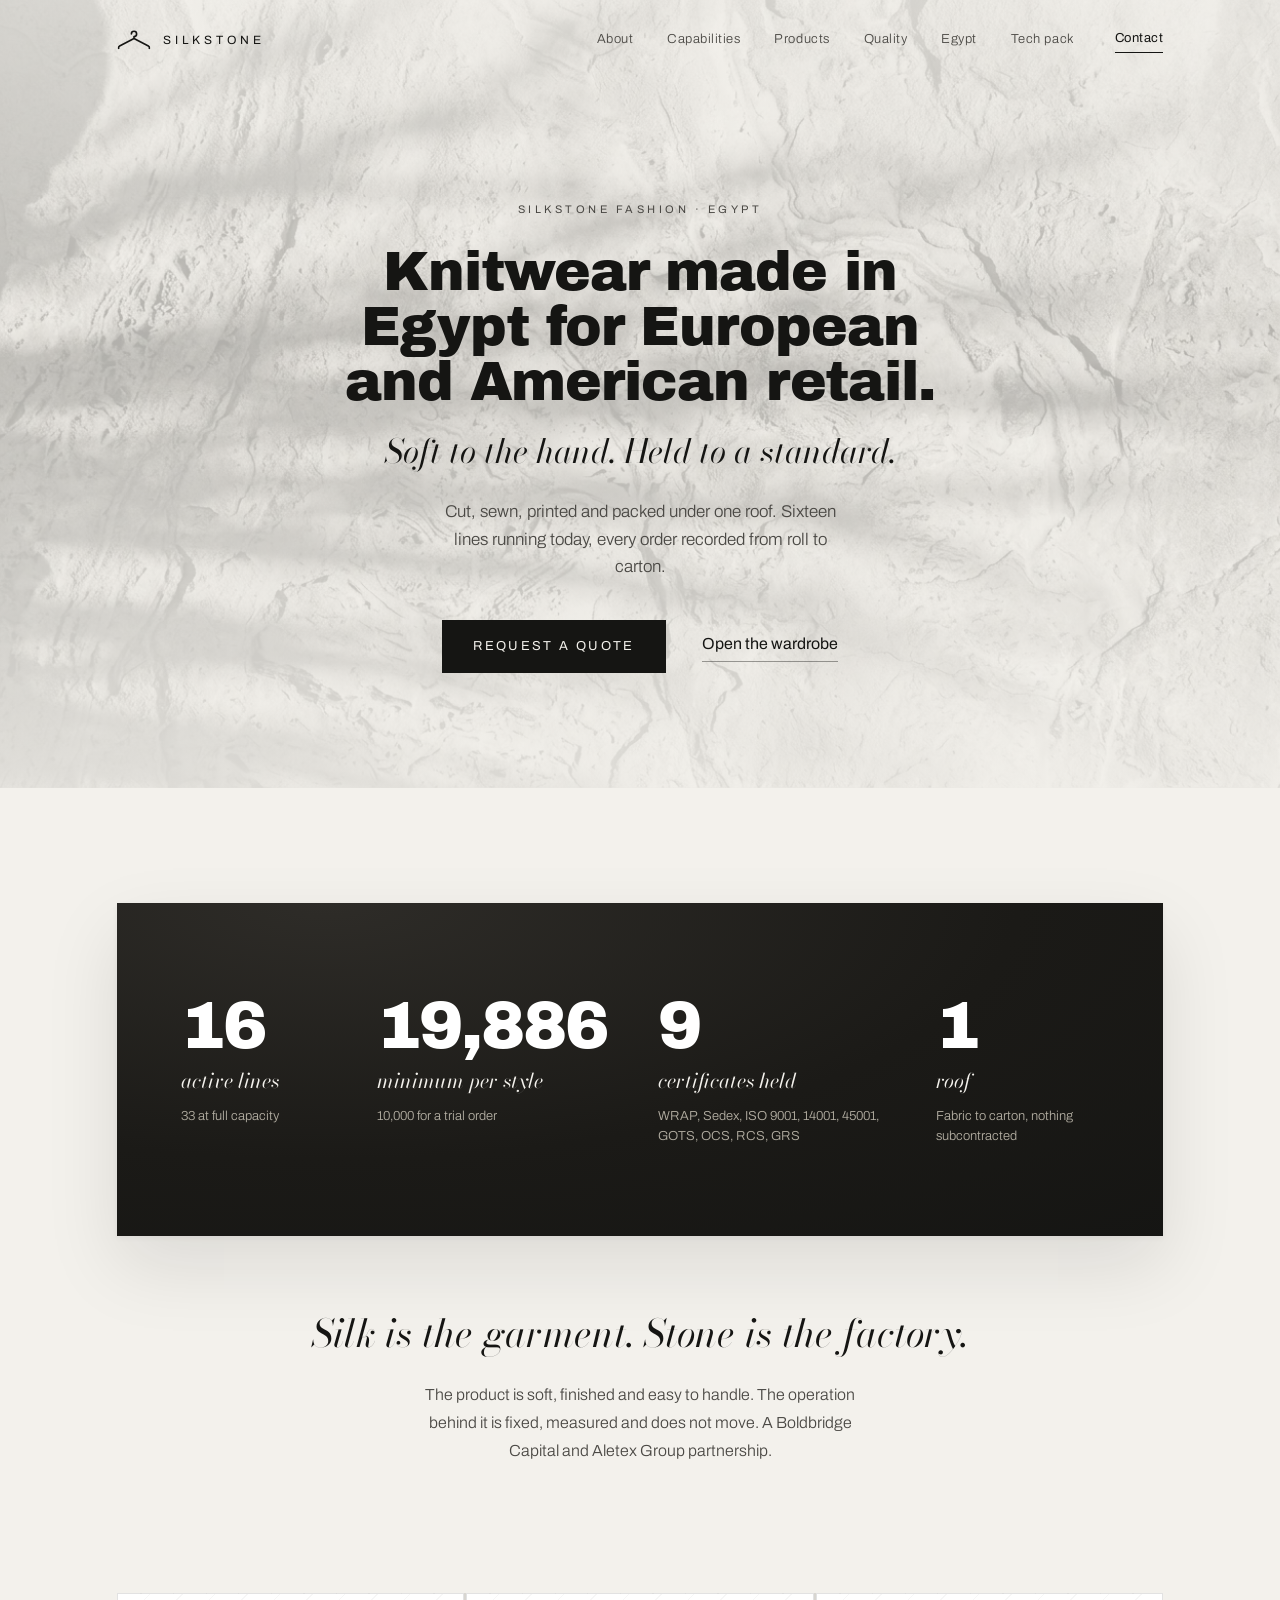
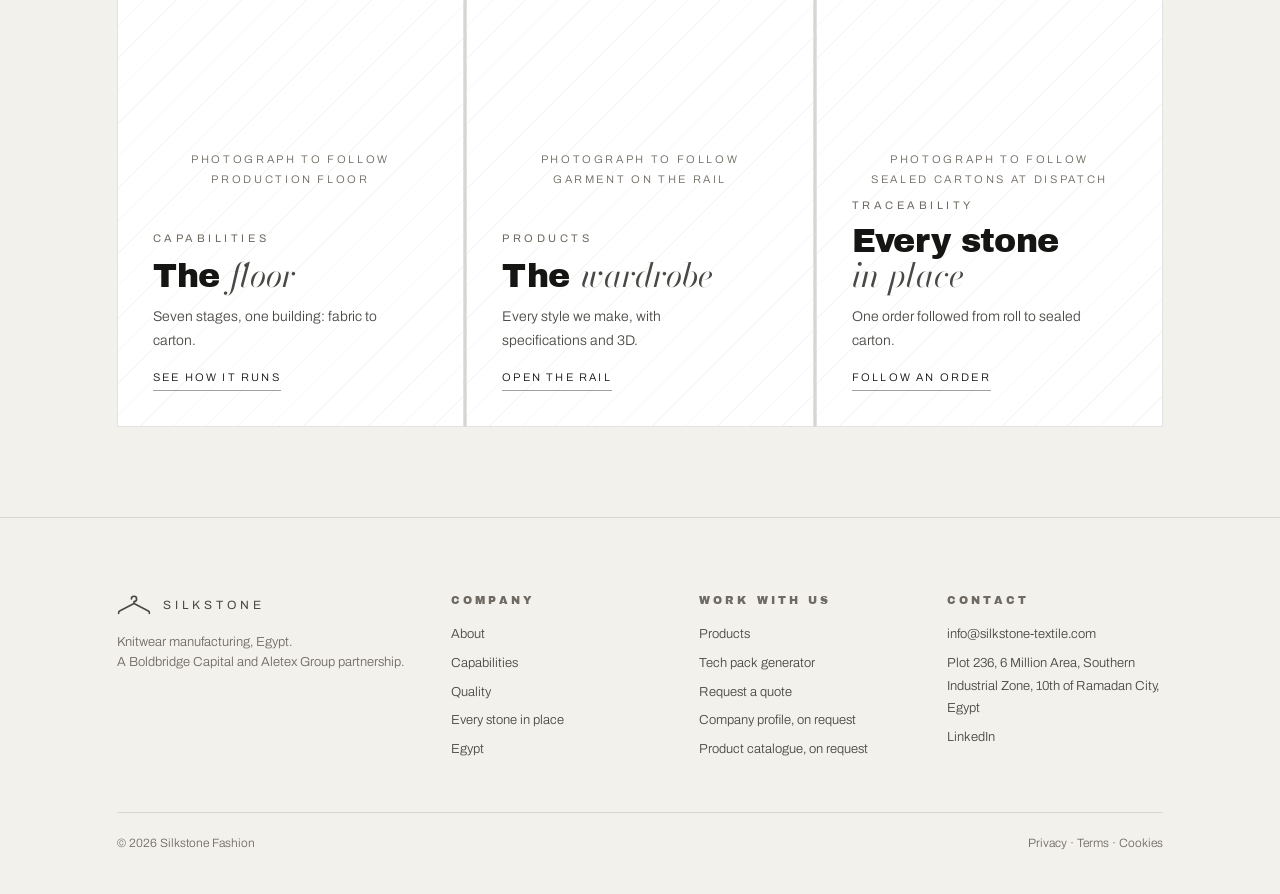
==== commit 32393f03: "Generated assets placed: seven traced line illustrations that draw themselves, six garment photograp" ====
--- a/index.html
+++ b/index.html
@@ -10,7 +10,7 @@
 <link rel="preconnect" href="https://fonts.googleapis.com">
 <link rel="preconnect" href="https://fonts.gstatic.com" crossorigin>
 <link href="https://fonts.googleapis.com/css2?family=Archivo+Black&family=Archivo:wght@300;400;500&family=Bodoni+Moda:ital,opsz,wght@1,6..96,400;1,6..96,500&display=swap" rel="stylesheet">
-<link rel="stylesheet" href="assets/styles.css?v=15">
+<link rel="stylesheet" href="assets/styles.css?v=16">
 <link rel="preload" as="image" href="assets/img/limestone-2000.webp" type="image/webp">
 <script type="application/ld+json">
 {"@context":"https://schema.org","@type":"Organization","name":"Silkstone Fashion","alternateName":"Silkstone Textile","url":"https://silkstone-textile.com/","logo":"https://silkstone-textile.com/assets/logos/silkstone.svg","email":"info@silkstone-textile.com","description":"Knitwear garment manufacturer in Egypt. T-shirts, sweatshirts, hoodies and jersey basics for European and American retailers. WRAP, Sedex, ISO 9001, ISO 14001, ISO 45001, GOTS, OCS, RCS and GRS certified.","address":{"@type":"PostalAddress","streetAddress":"Plot No. 236, 6 Million Area, Southern Industrial Zone","addressLocality":"10th of Ramadan City","addressCountry":"EG"},"sameAs":["https://www.linkedin.com/company/silkstone-fashion/"],"knowsAbout":["knitwear manufacturing","garment manufacturing","cut and sew","T-shirts","sweatshirts","hoodies","Egypt apparel export"]}
--- a/assets/styles.css
+++ b/assets/styles.css
@@ -559,3 +559,8 @@
 .dept-nav{border-top:0}
 .dept-nav button{border-bottom:0;padding:10px 0}
 .dept-nav button.on{color:var(--black);font-weight:500}
+
+/* traced illustrations */
+.pstage figure svg.traced{width:100%;height:auto;display:block}
+.pstage figure svg.traced path{fill:currentColor;fill-opacity:0;stroke:currentColor;stroke-width:1.1;stroke-linejoin:round;transition:fill-opacity 1.2s var(--ease),stroke-width 1.2s var(--ease)}
+.pstage.drawn figure svg.traced path{fill-opacity:1;stroke-width:.5}
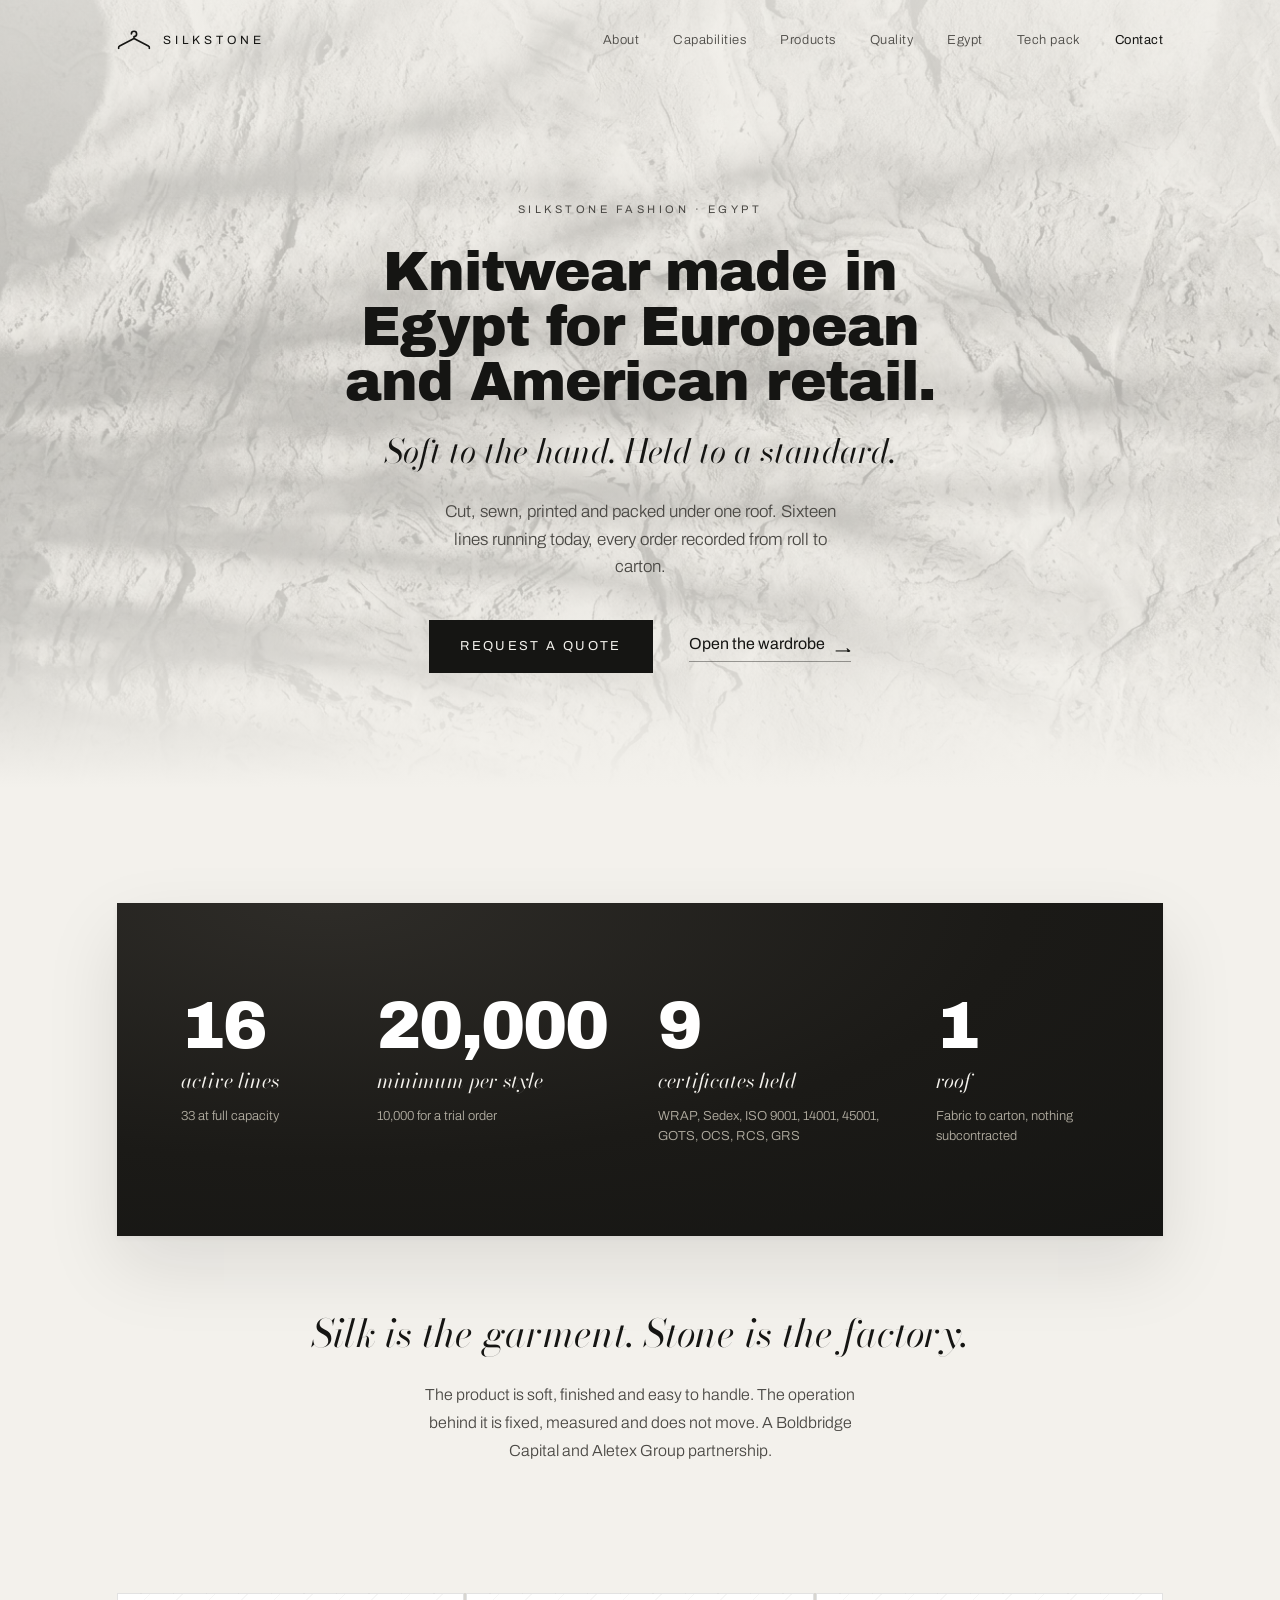
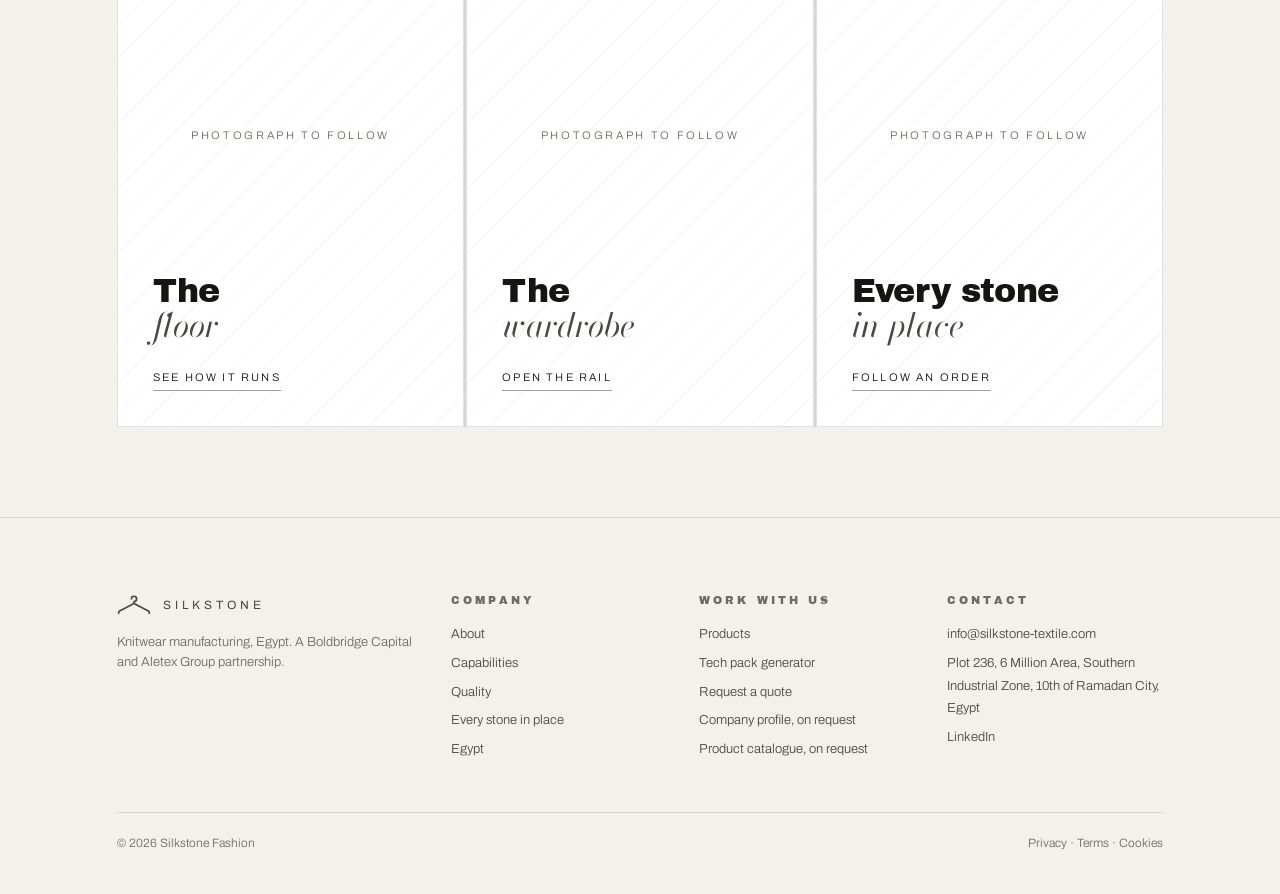
==== commit 65593d32: "Feedback round: fade under the stone header, aligned door tiles, equal partner blocks, image and tex" ====
--- a/index.html
+++ b/index.html
@@ -10,7 +10,7 @@
 <link rel="preconnect" href="https://fonts.googleapis.com">
 <link rel="preconnect" href="https://fonts.gstatic.com" crossorigin>
 <link href="https://fonts.googleapis.com/css2?family=Archivo+Black&family=Archivo:wght@300;400;500&family=Bodoni+Moda:ital,opsz,wght@1,6..96,400;1,6..96,500&display=swap" rel="stylesheet">
-<link rel="stylesheet" href="assets/styles.css?v=16">
+<link rel="stylesheet" href="assets/styles.css?v=18">
 <link rel="preload" as="image" href="assets/img/limestone-2000.webp" type="image/webp">
 <script type="application/ld+json">
 {"@context":"https://schema.org","@type":"Organization","name":"Silkstone Fashion","alternateName":"Silkstone Textile","url":"https://silkstone-textile.com/","logo":"https://silkstone-textile.com/assets/logos/silkstone.svg","email":"info@silkstone-textile.com","description":"Knitwear garment manufacturer in Egypt. T-shirts, sweatshirts, hoodies and jersey basics for European and American retailers. WRAP, Sedex, ISO 9001, ISO 14001, ISO 45001, GOTS, OCS, RCS and GRS certified.","address":{"@type":"PostalAddress","streetAddress":"Plot No. 236, 6 Million Area, Southern Industrial Zone","addressLocality":"10th of Ramadan City","addressCountry":"EG"},"sameAs":["https://www.linkedin.com/company/silkstone-fashion/"],"knowsAbout":["knitwear manufacturing","garment manufacturing","cut and sew","T-shirts","sweatshirts","hoodies","Egypt apparel export"]}
@@ -21,8 +21,7 @@
 <a class="skip" href="#main">Skip to content</a>
 <header class="nav"><div class="wrap">
   <a class="brand" href="index.html" aria-label="Silkstone home"><svg viewBox="0 0 104 62" aria-hidden="true"><path d="M44 12 A8 8 0 1 1 52 20 L52 26 L96 49 Q100 51 99 56 M52 26 L8 49 Q4 51 5 56"/></svg>SILKSTONE</a>
-  <nav class="nav-links"><a href="about.html">About</a><a href="capabilities.html">Capabilities</a><a href="products.html">Products</a><a href="quality.html">Quality</a><a href="egypt.html">Egypt</a><a href="techpack.html">Tech pack</a></nav>
-  <a class="nav-cta" href="contact.html">Contact</a>
+  <nav class="nav-links"><a href="about.html">About</a><a href="capabilities.html">Capabilities</a><a href="products.html">Products</a><a href="quality.html">Quality</a><a href="egypt.html">Egypt</a><a href="techpack.html">Tech pack</a><a class="nav-cta" href="contact.html">Contact</a></nav>
   <button class="burger" aria-label="Menu" aria-expanded="false"><span></span><span></span><span></span></button>
 </div></header>
 <div class="menu"><a href="index.html">Home</a><a href="about.html">About</a><a href="capabilities.html">Capabilities</a><a href="products.html">Products</a><a href="quality.html">Quality</a><a href="traced-order.html">Every stone in place</a><a href="egypt.html">Egypt</a><a href="techpack.html">Tech pack generator</a><a href="contact.html">Contact</a></div>
@@ -33,17 +32,17 @@
   <h1>Knitwear made in Egypt for European and American retail.</h1>
   <span class="silk silk-line">Soft to the hand. Held to a standard.</span>
   <p class="lead">Cut, sewn, printed and packed under one roof. Sixteen lines running today, every order recorded from roll to carton.</p>
-  <div class="hero-actions"><a class="btn solid" href="contact.html">Request a quote</a><a class="link" href="products.html">Open the wardrobe</a></div>
+  <div class="hero-actions"><a class="btn solid" href="contact.html">Request a quote</a><a class="link arrow" href="products.html"><span>Open the wardrobe</span><i aria-hidden="true"><b>→</b><b>→</b></i></a></div>
 </div></section>
 
 <section class="slab-wrap"><div class="wrap">
   <div style="position:relative">
     <div class="slab rv">
       <div class="figs">
-        <div><b data-count="16">0</b><i>active lines</i><small>33 at full capacity</small></div>
-        <div><b data-count="20000">0</b><i>minimum per style</i><small>10,000 for a trial order</small></div>
-        <div><b data-count="9">0</b><i>certificates held</i><small>WRAP, Sedex, ISO 9001, 14001, 45001, GOTS, OCS, RCS, GRS</small></div>
-        <div><b>1</b><i>roof</i><small>Fabric to carton, nothing subcontracted</small></div>
+        <div><b class="pop" data-count="16">16</b><i>active lines</i><small>33 at full capacity</small></div>
+        <div><b class="pop" data-count="20000">20,000</b><i>minimum per style</i><small>10,000 for a trial order</small></div>
+        <div><b class="pop" data-count="9">9</b><i>certificates held</i><small>WRAP, Sedex, ISO 9001, 14001, 45001, GOTS, OCS, RCS, GRS</small></div>
+        <div><b class="pop" data-count="1">1</b><i>roof</i><small>Fabric to carton, nothing subcontracted</small></div>
       </div>
     </div>
   </div>
@@ -55,16 +54,16 @@
 
 <section class="tight" style="padding-top:0"><div class="wrap">
   <div class="doors rv">
-    <a class="door" href="capabilities.html"><div class="blank"><span>Photograph to follow<br>Production floor</span></div><div class="t"><span class="label">Capabilities</span><h3>The <em>floor</em></h3><p>Seven stages, one building: fabric to carton.</p><span class="go">See how it runs</span></div></a>
-    <a class="door" href="products.html"><div class="blank"><span>Photograph to follow<br>Garment on the rail</span></div><div class="t"><span class="label">Products</span><h3>The <em>wardrobe</em></h3><p>Every style we make, with specifications and 3D.</p><span class="go">Open the rail</span></div></a>
-    <a class="door" href="traced-order.html"><div class="blank"><span>Photograph to follow<br>Sealed cartons at dispatch</span></div><div class="t"><span class="label">Traceability</span><h3>Every stone <em>in place</em></h3><p>One order followed from roll to sealed carton.</p><span class="go">Follow an order</span></div></a>
+    <a class="door" href="capabilities.html"><div class="blank"><span>Photograph to follow</span></div><div class="t"><h3>The <em>floor</em></h3><p>Seven stages, one building: fabric to carton.</p><span class="go">See how it runs</span></div></a>
+    <a class="door" href="products.html"><div class="blank"><span>Photograph to follow</span></div><div class="t"><h3>The <em>wardrobe</em></h3><p>Every style we make, with specifications and 3D.</p><span class="go">Open the rail</span></div></a>
+    <a class="door" href="traced-order.html"><div class="blank"><span>Photograph to follow</span></div><div class="t"><h3>Every stone <em>in place</em></h3><p>One order followed from roll to sealed carton.</p><span class="go">Follow an order</span></div></a>
   </div>
 </div></section>
 </main>
 
 <footer><div class="wrap">
   <div class="cols">
-    <div><div class="brand"><svg viewBox="0 0 104 62" aria-hidden="true"><path d="M44 12 A8 8 0 1 1 52 20 L52 26 L96 49 Q100 51 99 56 M52 26 L8 49 Q4 51 5 56"/></svg>SILKSTONE</div><p class="small" style="margin-top:16px">Knitwear manufacturing, Egypt.<br>A Boldbridge Capital and Aletex Group partnership.</p></div>
+    <div><div class="brand"><svg viewBox="0 0 104 62" aria-hidden="true"><path d="M44 12 A8 8 0 1 1 52 20 L52 26 L96 49 Q100 51 99 56 M52 26 L8 49 Q4 51 5 56"/></svg>SILKSTONE</div><p class="small" style="margin-top:16px">Knitwear manufacturing, Egypt. A Boldbridge Capital and Aletex Group partnership.</p></div>
     <div><h4>Company</h4><a href="about.html">About</a><a href="capabilities.html">Capabilities</a><a href="quality.html">Quality</a><a href="traced-order.html">Every stone in place</a><a href="egypt.html">Egypt</a></div>
     <div><h4>Work with us</h4><a href="products.html">Products</a><a href="techpack.html">Tech pack generator</a><a href="contact.html">Request a quote</a><a href="contact.html">Company profile, on request</a><a href="contact.html">Product catalogue, on request</a></div>
     <div><h4>Contact</h4><a href="mailto:info@silkstone-textile.com">info@silkstone-textile.com</a><a href="contact.html">Plot 236, 6 Million Area, Southern Industrial Zone, 10th of Ramadan City, Egypt</a><a href="https://www.linkedin.com/company/silkstone-fashion/" target="_blank" rel="noopener">LinkedIn</a></div>
@@ -72,6 +71,6 @@
   <div class="bottom"><span>© 2026 Silkstone Fashion</span><span><a href="legal.html#privacy">Privacy</a> · <a href="legal.html#terms">Terms</a> · <a href="legal.html#cookies">Cookies</a></span></div>
 </div></footer>
 
-<script src="assets/site.js?v=6"></script>
+<script src="assets/site.js?v=17"></script>
 </body>
 </html>
--- a/assets/styles.css
+++ b/assets/styles.css
@@ -72,21 +72,23 @@
 /* nav */
 .nav{position:fixed;top:0;left:0;right:0;z-index:50;transition:background .6s var(--ease),box-shadow .6s var(--ease)}
 .nav.scrolled{background:rgba(243,241,236,.9);backdrop-filter:blur(12px);-webkit-backdrop-filter:blur(12px);box-shadow:0 1px 0 var(--line)}
-.nav .wrap{display:flex;align-items:center;height:80px;gap:40px}
+.nav .wrap{display:flex;align-items:center;height:80px;gap:34px}
 .brand{display:flex;align-items:center;gap:12px;margin-right:auto;font-size:12px;letter-spacing:.34em;font-weight:400}
 .brand svg{width:34px;height:auto;overflow:visible}
 .brand svg path{fill:none;stroke:currentColor;stroke-width:5;stroke-linecap:round;stroke-linejoin:round}
 .nav-links{display:flex;gap:34px;font-size:13px;letter-spacing:.04em;color:var(--graphite)}
-.nav-links a{padding:4px 0;border-bottom:1px solid transparent;transition:border-color .5s var(--ease),color .5s var(--ease)}
-.nav-links a:hover,.nav-links a.on{color:var(--black);border-color:var(--black)}
-.nav-cta{font-size:13px;letter-spacing:.04em;border-bottom:1px solid var(--black);padding-bottom:3px;font-weight:400}
+.nav-links a{padding:4px 0;position:relative;transition:color .4s var(--ease)}
+.nav-links a::after{content:"";position:absolute;left:0;right:0;bottom:0;height:1px;background:var(--black);transform:scaleX(0);transform-origin:left;transition:transform .5s var(--ease)}
+.nav-links a:hover::after,.nav-links a.on::after,.nav-links a:focus-visible::after{transform:scaleX(1)}
+.nav-links a:hover,.nav-links a.on{color:var(--black)}
+.nav-cta{color:var(--black)!important;border-color:var(--black)!important;font-weight:400}
 .burger{display:none;background:none;border:0;width:40px;height:40px;position:relative;margin-left:auto}
 .burger span{position:absolute;left:8px;right:8px;height:1px;background:var(--black);transition:transform .5s var(--ease),opacity .3s}
 .burger span:nth-child(1){top:14px}.burger span:nth-child(2){top:20px}.burger span:nth-child(3){top:26px}
 .menu{position:fixed;inset:0;background:var(--bone);z-index:49;display:flex;flex-direction:column;justify-content:center;padding:0 var(--gutter);gap:22px;opacity:0;pointer-events:none;transition:opacity .5s var(--ease)}
 .menu.open{opacity:1;pointer-events:auto}
 .menu a{font-size:30px;font-weight:300;border-bottom:1px solid var(--line);padding-bottom:12px}
-@media (max-width:980px){.nav-links,.nav-cta{display:none}.burger{display:block}}
+@media (max-width:980px){.nav-links{display:none}.burger{display:block}}
 body.menu-open{overflow:hidden}
 body.menu-open .burger span:nth-child(1){transform:translateY(6px) rotate(45deg)}
 body.menu-open .burger span:nth-child(2){opacity:0}
@@ -102,7 +104,7 @@
 
 /* landing: header on stone */
 .hero-stone{position:relative;min-height:min(86vh,900px);display:grid;align-items:center;text-align:center;padding:clamp(150px,18vw,200px) 0 clamp(80px,9vw,120px);background:var(--bone) url(img/limestone.jpg) center/cover no-repeat;isolation:isolate}
-.hero-stone::before{content:"";position:absolute;inset:0;background:linear-gradient(180deg,rgba(243,241,236,.86) 0%,rgba(243,241,236,.72) 45%,rgba(243,241,236,.9) 100%);z-index:-1}
+.hero-stone::before{content:"";position:absolute;inset:0;background:linear-gradient(180deg,rgba(243,241,236,.86) 0%,rgba(243,241,236,.72) 45%,rgba(243,241,236,.8) 78%,var(--bone) 100%);z-index:-1}
 .hero-stone .label{display:block;margin-bottom:26px;color:var(--graphite)}
 .hero-stone h1{font-size:clamp(32px,4.3vw,62px);max-width:17ch;line-height:1;margin:0 auto;color:var(--black)}
 .hero-stone .silk-line{display:block;margin-top:22px;font-size:clamp(24px,2.6vw,38px);color:var(--black);line-height:1.2}
@@ -135,12 +137,14 @@
 .door img{width:100%;height:100%;object-fit:cover;filter:saturate(.6);transition:transform 1.6s var(--ease)}
 .door:hover img{transform:scale(1.04)}
 .door .blank{position:absolute;inset:0;display:grid;place-items:center;color:var(--ash);font-size:11px;letter-spacing:.24em;text-transform:uppercase;text-align:center;line-height:1.8;padding:24px;background:repeating-linear-gradient(135deg,transparent 0 22px,rgba(21,21,19,.035) 22px 23px)}
-.door .blank span{transform:translateY(-40px)}
+.door .blank{align-content:start;padding-top:38%}.door .blank span{transform:none}
 .door .t{position:absolute;left:clamp(20px,3vw,36px);right:clamp(20px,3vw,36px);bottom:clamp(20px,3vw,36px);z-index:1}
 .door .t .label{display:block;margin-bottom:10px}
 .door .t h3{font-size:clamp(24px,2.6vw,36px);color:var(--black);line-height:1}
 .door .t h3 em{color:var(--graphite)}
-.door .t p{margin:12px 0 0;color:var(--graphite);font-size:14px;max-width:30ch}
+.door .t p{margin:12px 0 0;color:var(--graphite);font-size:14px;max-width:30ch;max-height:0;opacity:0;overflow:hidden;transition:max-height .6s var(--ease),opacity .5s var(--ease)}
+.door:hover .t p,.door:focus-visible .t p{max-height:60px;opacity:1}
+@media (hover:none){.door .t p{max-height:60px;opacity:1}}
 .door .t .go{display:inline-block;margin-top:14px;font-size:11px;letter-spacing:.2em;text-transform:uppercase;color:var(--black);border-bottom:1px solid var(--line-strong);padding-bottom:3px;transition:border-color .5s var(--ease)}
 .door:hover .t .go{border-color:var(--black)}
 @media (max-width:900px){.doors{grid-template-columns:1fr}.door{aspect-ratio:16/10}}
@@ -564,3 +568,79 @@
 .pstage figure svg.traced{width:100%;height:auto;display:block}
 .pstage figure svg.traced path{fill:currentColor;fill-opacity:0;stroke:currentColor;stroke-width:1.1;stroke-linejoin:round;transition:fill-opacity 1.2s var(--ease),stroke-width 1.2s var(--ease)}
 .pstage.drawn figure svg.traced path{fill-opacity:1;stroke-width:.5}
+
+/* paired image and text share top and bottom edges */
+.two{align-items:stretch}
+.fig.match,.blank.match{height:100%;margin:0;display:flex;flex-direction:column}
+.fig.match img{flex:1;min-height:0;height:100%;object-fit:cover}
+.fig.match figcaption{flex:0 0 auto}
+.blank.match{aspect-ratio:auto;min-height:320px}
+.about-hero{align-items:stretch}
+
+/* partners: identical blocks */
+.partner{grid-template-rows:120px auto 1fr auto}
+.partner .plogo{height:120px;display:flex;align-items:center}
+.partner .plogo img{height:100px;width:auto}
+.partner .plogo .dark{background:var(--black);height:100px;display:flex;align-items:center;padding:0 26px}
+.partner .plogo .dark img{height:auto;width:130px}
+.partner p{max-width:none}
+
+/* product panel */
+.item{grid-template-columns:1fr;gap:0}
+.item-head{display:grid;grid-template-columns:minmax(0,1fr) minmax(0,1fr);gap:var(--gap);align-items:start;padding-bottom:28px}
+.item-head h2{grid-column:1}
+.item-head p{grid-column:2;grid-row:1/span 2;margin:8px 0 0}
+.item .actions{grid-column:1;margin-top:18px}
+.item-body{grid-column:1/-1}
+.tabs button{white-space:nowrap}
+@media (max-width:900px){.item-head{grid-template-columns:1fr}.item-head p{grid-column:1;grid-row:auto}}
+
+/* contact: open layout */
+.contact-open .convo{background:transparent;border:0;padding:0;max-width:none}
+.contact-open .q h2{font-size:clamp(30px,3.6vw,48px)}
+.contact-open .choices button{min-height:52px}
+.contact-facts{display:grid;grid-template-columns:repeat(4,minmax(0,1fr));gap:var(--gap);margin-top:clamp(48px,6vw,80px);padding-top:28px;border-top:1px solid var(--line);font-size:15px;color:var(--graphite)}
+.contact-facts .k{display:block;font-size:11px;letter-spacing:.2em;text-transform:uppercase;color:var(--ash);margin-bottom:8px}
+@media (max-width:900px){.contact-facts{grid-template-columns:1fr 1fr}}
+@media (max-width:560px){.contact-facts{grid-template-columns:1fr}}
+.q.enter{animation:qenter .5s var(--ease)}
+@keyframes qenter{from{opacity:0;transform:translateY(14px);filter:blur(2px)}to{opacity:1;transform:none;filter:blur(0)}}
+.t-shake{animation:shake .45s cubic-bezier(.36,.07,.19,.97)}
+@keyframes shake{10%,90%{transform:translateX(-1px)}20%,80%{transform:translateX(2px)}30%,50%,70%{transform:translateX(-4px)}40%,60%{transform:translateX(4px)}}
+.btn.send{position:relative}
+.btn.send .t-check{position:absolute;inset:0;margin:auto;width:22px;height:22px;fill:none;stroke:var(--bone);stroke-width:2;stroke-linecap:round;stroke-linejoin:round;stroke-dasharray:30;stroke-dashoffset:30;opacity:0}
+.btn.send.sent .t-text{opacity:0}
+.btn.send.sent .t-check{opacity:1;transition:stroke-dashoffset .5s var(--ease) .1s;stroke-dashoffset:0}
+
+/* buttons: expanding fill from the pointer */
+.btn{position:relative;overflow:hidden;isolation:isolate;--fx:50%;--fy:50%}
+.btn::before{content:"";position:absolute;left:var(--fx);top:var(--fy);width:0;height:0;border-radius:50%;background:var(--black);transform:translate(-50%,-50%);transition:width .55s var(--ease),height .55s var(--ease);z-index:-1}
+.btn:hover::before,.btn:focus-visible::before{width:260%;height:900%}
+.btn:hover,.btn:focus-visible{color:var(--bone);background:transparent}
+.btn.solid::before{background:var(--graphite)}
+.btn.solid:hover{background:var(--black)}
+.btn.quiet:hover{border-color:var(--black)}
+
+/* arrow relay links */
+.link.arrow{display:inline-flex;align-items:center;gap:10px}
+.link.arrow i{position:relative;display:inline-block;width:16px;height:1em;overflow:hidden;font-style:normal}
+.link.arrow i b{position:absolute;left:0;top:0;font-weight:400;transition:transform .45s var(--ease),opacity .45s var(--ease)}
+.link.arrow i b:last-child{transform:translateX(-120%);opacity:0}
+.link.arrow:hover i b:first-child{transform:translateX(120%);opacity:0}
+.link.arrow:hover i b:last-child{transform:none;opacity:1}
+
+/* digit pop-in (transitions-dev) */
+:root{--digit-dur:500ms;--digit-distance:10px;--digit-stagger:60ms;--digit-blur:2px;--digit-ease:cubic-bezier(.34,1.45,.64,1)}
+.t-digit-group .t-digit{display:inline-block;opacity:0;transform:translateY(var(--digit-distance));filter:blur(var(--digit-blur))}
+.t-digit-group.is-animating .t-digit{animation:digit var(--digit-dur) var(--digit-ease) forwards;animation-delay:calc(var(--i) * var(--digit-stagger))}
+@keyframes digit{to{opacity:1;transform:none;filter:blur(0)}}
+
+/* quality flat */
+.qgarment figure svg.traced{width:100%;height:auto}
+.qgarment figure svg.traced path{fill:currentColor;fill-rule:evenodd}
+
+@media (prefers-reduced-motion:reduce){.t-digit-group .t-digit{opacity:1;transform:none;filter:none;animation:none}.q.enter{animation:none}.btn::before{transition:none}}
+/* doors: titles share one baseline block */
+.door .t h3{min-height:2em;display:flex;flex-direction:column;justify-content:flex-end}
+.item-head p{margin-top:0}
+@media (max-width:700px){.tp-bar .wrap{display:grid;grid-template-columns:1fr 1fr;gap:8px}.tp-bar .note{display:none}.tp-bar .btn{text-align:center;padding:12px 8px}}
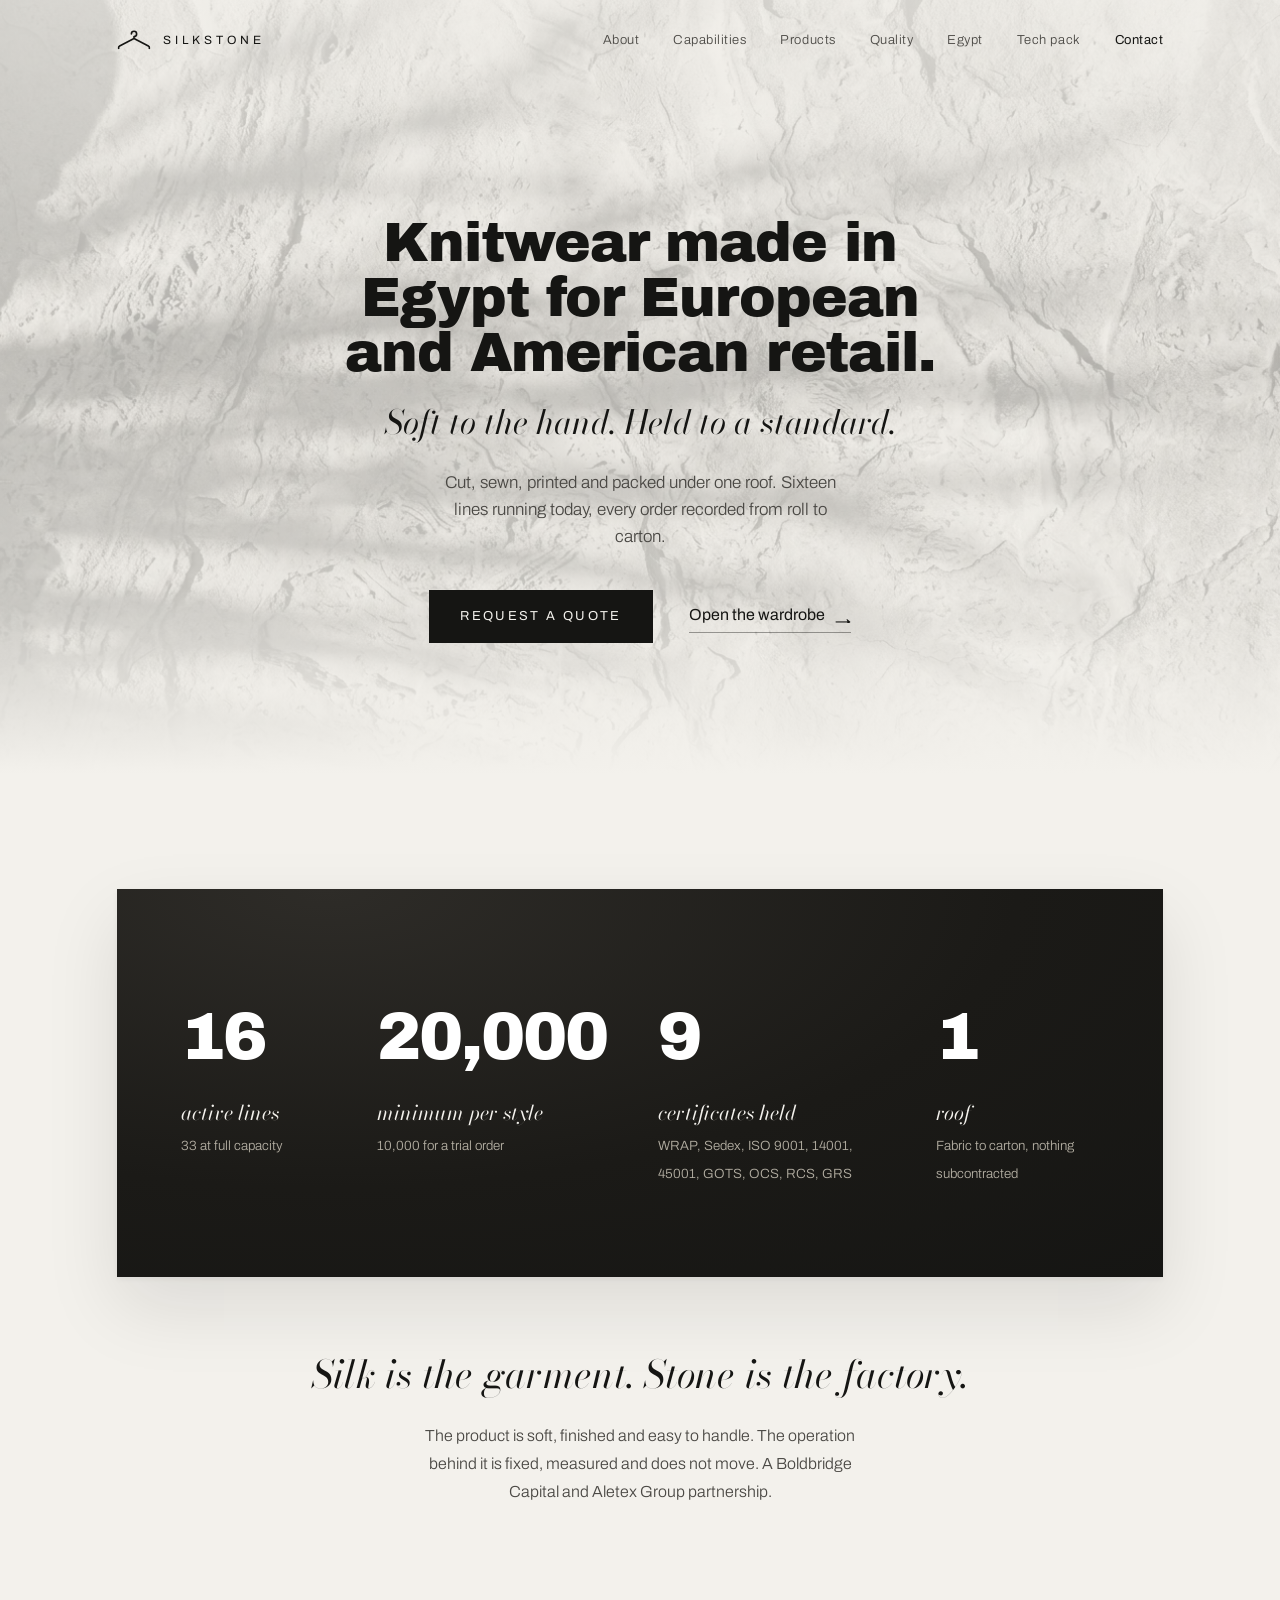
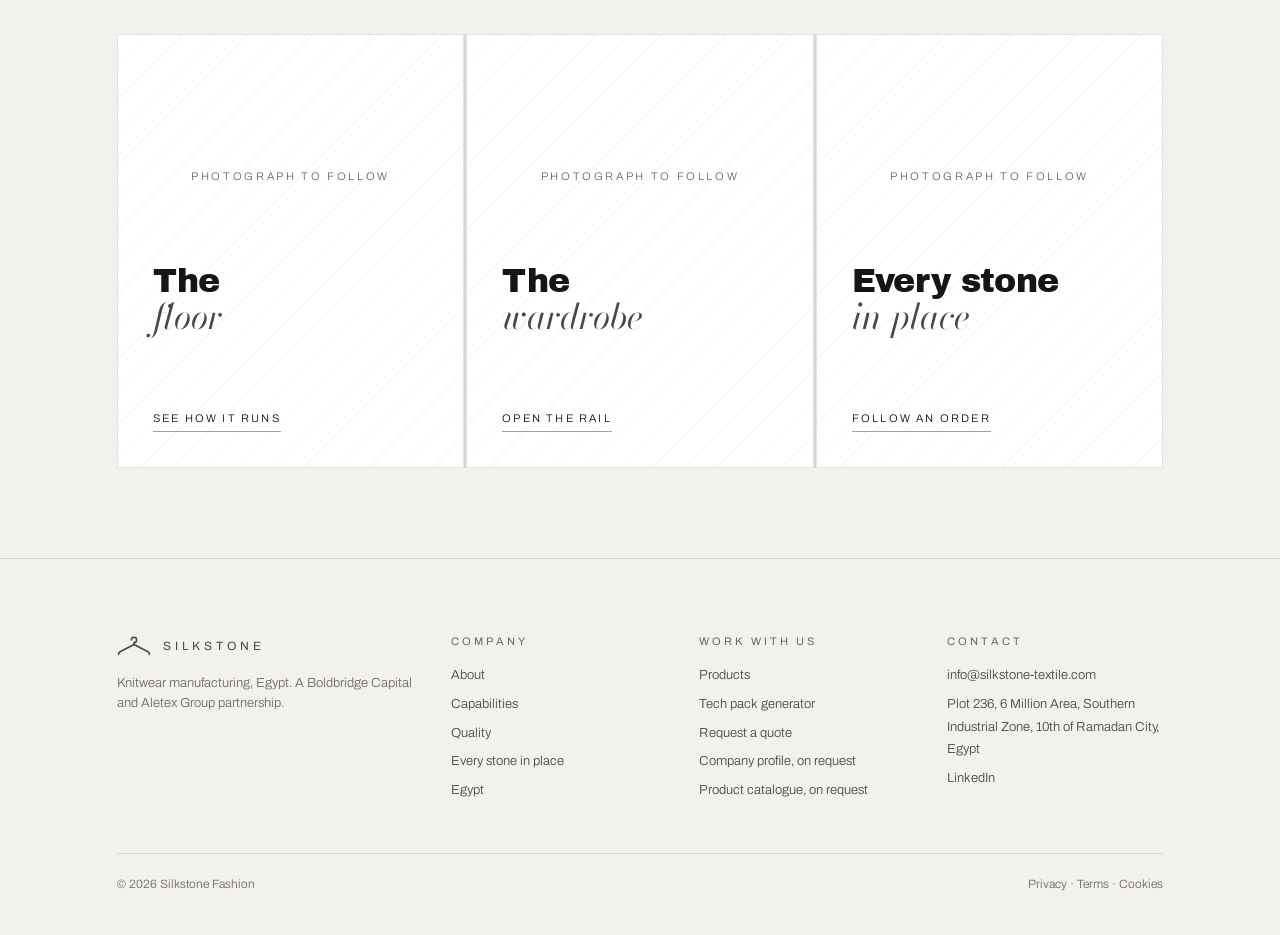
==== commit 50f91bd4: "Impeccable detector pass: eyebrow removed, heading levels fixed, layout animations moved to transfor" ====
--- a/index.html
+++ b/index.html
@@ -10,7 +10,7 @@
 <link rel="preconnect" href="https://fonts.googleapis.com">
 <link rel="preconnect" href="https://fonts.gstatic.com" crossorigin>
 <link href="https://fonts.googleapis.com/css2?family=Archivo+Black&family=Archivo:wght@300;400;500&family=Bodoni+Moda:ital,opsz,wght@1,6..96,400;1,6..96,500&display=swap" rel="stylesheet">
-<link rel="stylesheet" href="assets/styles.css?v=18">
+<link rel="stylesheet" href="assets/styles.css?v=20">
 <link rel="preload" as="image" href="assets/img/limestone-2000.webp" type="image/webp">
 <script type="application/ld+json">
 {"@context":"https://schema.org","@type":"Organization","name":"Silkstone Fashion","alternateName":"Silkstone Textile","url":"https://silkstone-textile.com/","logo":"https://silkstone-textile.com/assets/logos/silkstone.svg","email":"info@silkstone-textile.com","description":"Knitwear garment manufacturer in Egypt. T-shirts, sweatshirts, hoodies and jersey basics for European and American retailers. WRAP, Sedex, ISO 9001, ISO 14001, ISO 45001, GOTS, OCS, RCS and GRS certified.","address":{"@type":"PostalAddress","streetAddress":"Plot No. 236, 6 Million Area, Southern Industrial Zone","addressLocality":"10th of Ramadan City","addressCountry":"EG"},"sameAs":["https://www.linkedin.com/company/silkstone-fashion/"],"knowsAbout":["knitwear manufacturing","garment manufacturing","cut and sew","T-shirts","sweatshirts","hoodies","Egypt apparel export"]}
@@ -28,7 +28,6 @@
 
 <main id="main">
 <section class="hero-stone"><div class="wrap">
-  <span class="label">Silkstone Fashion · Egypt</span>
   <h1>Knitwear made in Egypt for European and American retail.</h1>
   <span class="silk silk-line">Soft to the hand. Held to a standard.</span>
   <p class="lead">Cut, sewn, printed and packed under one roof. Sixteen lines running today, every order recorded from roll to carton.</p>
@@ -54,9 +53,9 @@
 
 <section class="tight" style="padding-top:0"><div class="wrap">
   <div class="doors rv">
-    <a class="door" href="capabilities.html"><div class="blank"><span>Photograph to follow</span></div><div class="t"><h3>The <em>floor</em></h3><p>Seven stages, one building: fabric to carton.</p><span class="go">See how it runs</span></div></a>
-    <a class="door" href="products.html"><div class="blank"><span>Photograph to follow</span></div><div class="t"><h3>The <em>wardrobe</em></h3><p>Every style we make, with specifications and 3D.</p><span class="go">Open the rail</span></div></a>
-    <a class="door" href="traced-order.html"><div class="blank"><span>Photograph to follow</span></div><div class="t"><h3>Every stone <em>in place</em></h3><p>One order followed from roll to sealed carton.</p><span class="go">Follow an order</span></div></a>
+    <a class="door" href="capabilities.html"><div class="blank"><span>Photograph to follow</span></div><div class="t"><h2>The <em>floor</em></h2><p>Seven stages, one building: fabric to carton.</p><span class="go">See how it runs</span></div></a>
+    <a class="door" href="products.html"><div class="blank"><span>Photograph to follow</span></div><div class="t"><h2>The <em>wardrobe</em></h2><p>Every style we make, with specifications and 3D.</p><span class="go">Open the rail</span></div></a>
+    <a class="door" href="traced-order.html"><div class="blank"><span>Photograph to follow</span></div><div class="t"><h2>Every stone <em>in place</em></h2><p>One order followed from roll to sealed carton.</p><span class="go">Follow an order</span></div></a>
   </div>
 </div></section>
 </main>
@@ -64,13 +63,13 @@
 <footer><div class="wrap">
   <div class="cols">
     <div><div class="brand"><svg viewBox="0 0 104 62" aria-hidden="true"><path d="M44 12 A8 8 0 1 1 52 20 L52 26 L96 49 Q100 51 99 56 M52 26 L8 49 Q4 51 5 56"/></svg>SILKSTONE</div><p class="small" style="margin-top:16px">Knitwear manufacturing, Egypt. A Boldbridge Capital and Aletex Group partnership.</p></div>
-    <div><h4>Company</h4><a href="about.html">About</a><a href="capabilities.html">Capabilities</a><a href="quality.html">Quality</a><a href="traced-order.html">Every stone in place</a><a href="egypt.html">Egypt</a></div>
-    <div><h4>Work with us</h4><a href="products.html">Products</a><a href="techpack.html">Tech pack generator</a><a href="contact.html">Request a quote</a><a href="contact.html">Company profile, on request</a><a href="contact.html">Product catalogue, on request</a></div>
-    <div><h4>Contact</h4><a href="mailto:info@silkstone-textile.com">info@silkstone-textile.com</a><a href="contact.html">Plot 236, 6 Million Area, Southern Industrial Zone, 10th of Ramadan City, Egypt</a><a href="https://www.linkedin.com/company/silkstone-fashion/" target="_blank" rel="noopener">LinkedIn</a></div>
+    <div><h3>Company</h3><a href="about.html">About</a><a href="capabilities.html">Capabilities</a><a href="quality.html">Quality</a><a href="traced-order.html">Every stone in place</a><a href="egypt.html">Egypt</a></div>
+    <div><h3>Work with us</h3><a href="products.html">Products</a><a href="techpack.html">Tech pack generator</a><a href="contact.html">Request a quote</a><a href="contact.html">Company profile, on request</a><a href="contact.html">Product catalogue, on request</a></div>
+    <div><h3>Contact</h3><a href="mailto:info@silkstone-textile.com">info@silkstone-textile.com</a><a href="contact.html">Plot 236, 6 Million Area, Southern Industrial Zone, 10th of Ramadan City, Egypt</a><a href="https://www.linkedin.com/company/silkstone-fashion/" target="_blank" rel="noopener">LinkedIn</a></div>
   </div>
   <div class="bottom"><span>© 2026 Silkstone Fashion</span><span><a href="legal.html#privacy">Privacy</a> · <a href="legal.html#terms">Terms</a> · <a href="legal.html#cookies">Cookies</a></span></div>
 </div></footer>
 
-<script src="assets/site.js?v=17"></script>
+<script src="assets/site.js?v=19"></script>
 </body>
 </html>
--- a/assets/styles.css
+++ b/assets/styles.css
@@ -140,11 +140,11 @@
 .door .blank{align-content:start;padding-top:38%}.door .blank span{transform:none}
 .door .t{position:absolute;left:clamp(20px,3vw,36px);right:clamp(20px,3vw,36px);bottom:clamp(20px,3vw,36px);z-index:1}
 .door .t .label{display:block;margin-bottom:10px}
-.door .t h3{font-size:clamp(24px,2.6vw,36px);color:var(--black);line-height:1}
-.door .t h3 em{color:var(--graphite)}
-.door .t p{margin:12px 0 0;color:var(--graphite);font-size:14px;max-width:30ch;max-height:0;opacity:0;overflow:hidden;transition:max-height .6s var(--ease),opacity .5s var(--ease)}
-.door:hover .t p,.door:focus-visible .t p{max-height:60px;opacity:1}
-@media (hover:none){.door .t p{max-height:60px;opacity:1}}
+.door .t h2{font-size:clamp(24px,2.6vw,36px);color:var(--black);line-height:1}
+.door .t h2 em{color:var(--graphite)}
+.door .t p{margin:12px 0 0;color:var(--graphite);font-size:14px;max-width:30ch;opacity:0;transform:translateY(8px);transition:opacity .5s var(--ease),transform .6s var(--ease)}
+.door:hover .t p,.door:focus-visible .t p{opacity:1;transform:none}
+@media (hover:none){.door .t p{opacity:1;transform:none}}
 .door .t .go{display:inline-block;margin-top:14px;font-size:11px;letter-spacing:.2em;text-transform:uppercase;color:var(--black);border-bottom:1px solid var(--line-strong);padding-bottom:3px;transition:border-color .5s var(--ease)}
 .door:hover .t .go{border-color:var(--black)}
 @media (max-width:900px){.doors{grid-template-columns:1fr}.door{aspect-ratio:16/10}}
@@ -161,15 +161,6 @@
 .pagehead .label{display:block;margin-bottom:26px}
 .pagehead .lead{margin-top:28px}
 
-/* figures as a plain list */
-.figs{display:grid;grid-template-columns:repeat(4,minmax(0,1fr));gap:0;border-top:1px solid var(--line);border-bottom:1px solid var(--line)}
-.figs>div{padding:34px 28px 30px 0;border-right:1px solid var(--line)}
-.figs>div:last-child{border-right:0}
-.figs>div+div{padding-left:28px}
-.figs b{display:block;font-weight:300;font-size:clamp(34px,3.4vw,50px);line-height:1;margin:14px 0 8px}
-.figs small{display:block;font-size:13px;color:var(--graphite);line-height:1.5}
-@media (max-width:900px){.figs{grid-template-columns:1fr 1fr}.figs>div:nth-child(2){border-right:0}.figs>div:nth-child(3){padding-left:0;border-top:1px solid var(--line)}.figs>div:nth-child(4){border-top:1px solid var(--line)}}
-@media (max-width:560px){.figs{grid-template-columns:1fr}.figs>div{border-right:0;padding-left:0;border-top:1px solid var(--line)}.figs>div:first-child{border-top:0}}
 
 /* images and placeholders */
 .fig{margin:0}
@@ -304,7 +295,7 @@
 .q-actions{display:flex;gap:26px;align-items:center;margin-top:34px}
 .q-actions .back{font-size:13px;color:var(--ash);background:none;border:0;padding:0;font-family:inherit;letter-spacing:.1em;text-transform:uppercase}
 .progress{height:1px;background:var(--line);margin-bottom:56px;position:relative}
-.progress i{position:absolute;left:0;top:0;height:1px;background:var(--black);transition:width .6s var(--ease)}
+.progress i{position:absolute;left:0;top:0;height:1px;width:100%;background:var(--black);transform-origin:left;transform:scaleX(0);transition:transform .6s var(--ease)}
 .summary{border-top:1px solid var(--line)}
 .summary .row .v{font-size:17px}
 
@@ -347,7 +338,7 @@
 /* footer */
 footer{border-top:1px solid var(--line);padding:clamp(48px,6vw,80px) 0 40px;font-size:13px;color:var(--graphite)}
 footer .cols{display:grid;grid-template-columns:1.4fr 1fr 1fr 1fr;gap:32px}
-footer h4{font-size:11px;letter-spacing:.28em;text-transform:uppercase;color:var(--ash);font-weight:400;margin-bottom:14px}
+footer h3{font-family:var(--font);font-size:11px;letter-spacing:.28em;text-transform:uppercase;color:var(--ash);font-weight:400;margin-bottom:14px}
 footer a{display:block;padding:3px 0}
 footer a:hover{color:var(--black)}
 footer .bottom{margin-top:48px;padding-top:20px;border-top:1px solid var(--line);display:flex;justify-content:space-between;flex-wrap:wrap;gap:10px;font-size:12px;color:var(--ash)}
@@ -396,7 +387,7 @@
 .rail-label b{display:block;font-weight:400;color:var(--graphite)}
 .rail-label span{display:block;font-size:10px;letter-spacing:.14em;margin-top:2px}
 .rail-label.on b{color:var(--black)}
-.rail-hint{position:absolute;left:0;right:0;top:20px;margin:0;max-width:none;text-align:center;font-size:12px;letter-spacing:.2em;text-transform:uppercase;color:var(--ash);pointer-events:none}
+.rail-hint{position:absolute;left:0;right:0;top:20px;margin:0;max-width:none;text-align:center;font-size:13px;letter-spacing:.04em;color:var(--ash);pointer-events:none}
 .rail-fallback{display:none}
 .rail-stage.fallback canvas,.rail-stage.fallback .rail-labels,.rail-stage.fallback .rail-hint{display:none}
 .rail-stage.fallback{height:auto;border:0;background:transparent;overflow:visible}
@@ -408,7 +399,7 @@
 .blank-hanger{aspect-ratio:800/436;display:grid;place-items:center;margin-bottom:12px;background:repeating-linear-gradient(135deg,transparent 0 22px,rgba(21,21,19,.035) 22px 23px)}
 .blank-hanger svg{width:34%;overflow:visible}
 .blank-hanger path{fill:none;stroke:var(--black);stroke-width:2.2;stroke-linecap:round;stroke-linejoin:round}
-.blank{display:grid;place-items:center;text-align:center;color:var(--ash);font-size:11px;letter-spacing:.24em;text-transform:uppercase;line-height:1.8;padding:24px;background:var(--white);border:1px solid var(--line);background-image:repeating-linear-gradient(135deg,transparent 0 22px,rgba(21,21,19,.035) 22px 23px)}
+.blank{display:grid;place-items:center;text-align:center;color:var(--ash);font-size:13px;letter-spacing:.04em;line-height:1.7;padding:24px;background:var(--white);border:1px solid var(--line);background-image:repeating-linear-gradient(135deg,transparent 0 22px,rgba(21,21,19,.035) 22px 23px)}
 .blank.wide{aspect-ratio:16/9}.blank.tall{aspect-ratio:4/3}
 
 /* item panel */
@@ -455,7 +446,7 @@
 .plan g[data-room]:focus-visible{outline:none}
 .plan g[data-room]:focus-visible rect{stroke:var(--black);stroke-width:2}
 .plan text{font-size:16px;fill:var(--black);text-anchor:middle;font-weight:400;pointer-events:none}
-.plan text.sub{font-size:11px;fill:var(--ash);letter-spacing:.06em}
+.plan text.sub{font-size:11px;fill:var(--ash);letter-spacing:.02em}
 .plan .lines line{stroke:var(--line);stroke-width:1;pointer-events:none}
 .plan-notes{position:relative;min-height:180px}
 .plan-note{position:absolute;inset:0;opacity:0;transform:translateY(10px);transition:opacity .5s var(--ease),transform .5s var(--ease);pointer-events:none}
@@ -508,7 +499,7 @@
 .routes{position:absolute;inset:clamp(12px,2vw,28px);width:calc(100% - 2*clamp(12px,2vw,28px));height:auto;font-family:var(--font)}
 .routes .r path{fill:none;stroke:var(--black);stroke-width:1.2;stroke-dasharray:4 4}
 .routes .r circle{fill:var(--black)}
-.routes .r text{font-size:11px;letter-spacing:.06em;fill:var(--graphite);opacity:0;transition:opacity .6s var(--ease)}
+.routes .r text{font-size:11px;letter-spacing:.02em;fill:var(--graphite);opacity:0;transition:opacity .6s var(--ease)}
 .routes .r.in text{opacity:1}
 .routes .home circle{fill:var(--black)}
 .routes .home .ring{fill:none;stroke:var(--black);stroke-width:1;opacity:.5}
@@ -614,8 +605,8 @@
 
 /* buttons: expanding fill from the pointer */
 .btn{position:relative;overflow:hidden;isolation:isolate;--fx:50%;--fy:50%}
-.btn::before{content:"";position:absolute;left:var(--fx);top:var(--fy);width:0;height:0;border-radius:50%;background:var(--black);transform:translate(-50%,-50%);transition:width .55s var(--ease),height .55s var(--ease);z-index:-1}
-.btn:hover::before,.btn:focus-visible::before{width:260%;height:900%}
+.btn::before{content:"";position:absolute;left:var(--fx);top:var(--fy);width:300%;aspect-ratio:1;border-radius:50%;background:var(--black);transform:translate(-50%,-50%) scale(0);transition:transform .55s var(--ease);z-index:-1}
+.btn:hover::before,.btn:focus-visible::before{transform:translate(-50%,-50%) scale(1)}
 .btn:hover,.btn:focus-visible{color:var(--bone);background:transparent}
 .btn.solid::before{background:var(--graphite)}
 .btn.solid:hover{background:var(--black)}
@@ -630,7 +621,7 @@
 .link.arrow:hover i b:last-child{transform:none;opacity:1}
 
 /* digit pop-in (transitions-dev) */
-:root{--digit-dur:500ms;--digit-distance:10px;--digit-stagger:60ms;--digit-blur:2px;--digit-ease:cubic-bezier(.34,1.45,.64,1)}
+:root{--digit-dur:500ms;--digit-distance:10px;--digit-stagger:60ms;--digit-blur:2px;--digit-ease:cubic-bezier(.22,1,.36,1)}
 .t-digit-group .t-digit{display:inline-block;opacity:0;transform:translateY(var(--digit-distance));filter:blur(var(--digit-blur))}
 .t-digit-group.is-animating .t-digit{animation:digit var(--digit-dur) var(--digit-ease) forwards;animation-delay:calc(var(--i) * var(--digit-stagger))}
 @keyframes digit{to{opacity:1;transform:none;filter:blur(0)}}
@@ -641,6 +632,6 @@
 
 @media (prefers-reduced-motion:reduce){.t-digit-group .t-digit{opacity:1;transform:none;filter:none;animation:none}.q.enter{animation:none}.btn::before{transition:none}}
 /* doors: titles share one baseline block */
-.door .t h3{min-height:2em;display:flex;flex-direction:column;justify-content:flex-end}
+.door .t h2{min-height:2em;display:flex;flex-direction:column;justify-content:flex-end}
 .item-head p{margin-top:0}
 @media (max-width:700px){.tp-bar .wrap{display:grid;grid-template-columns:1fr 1fr;gap:8px}.tp-bar .note{display:none}.tp-bar .btn{text-align:center;padding:12px 8px}}
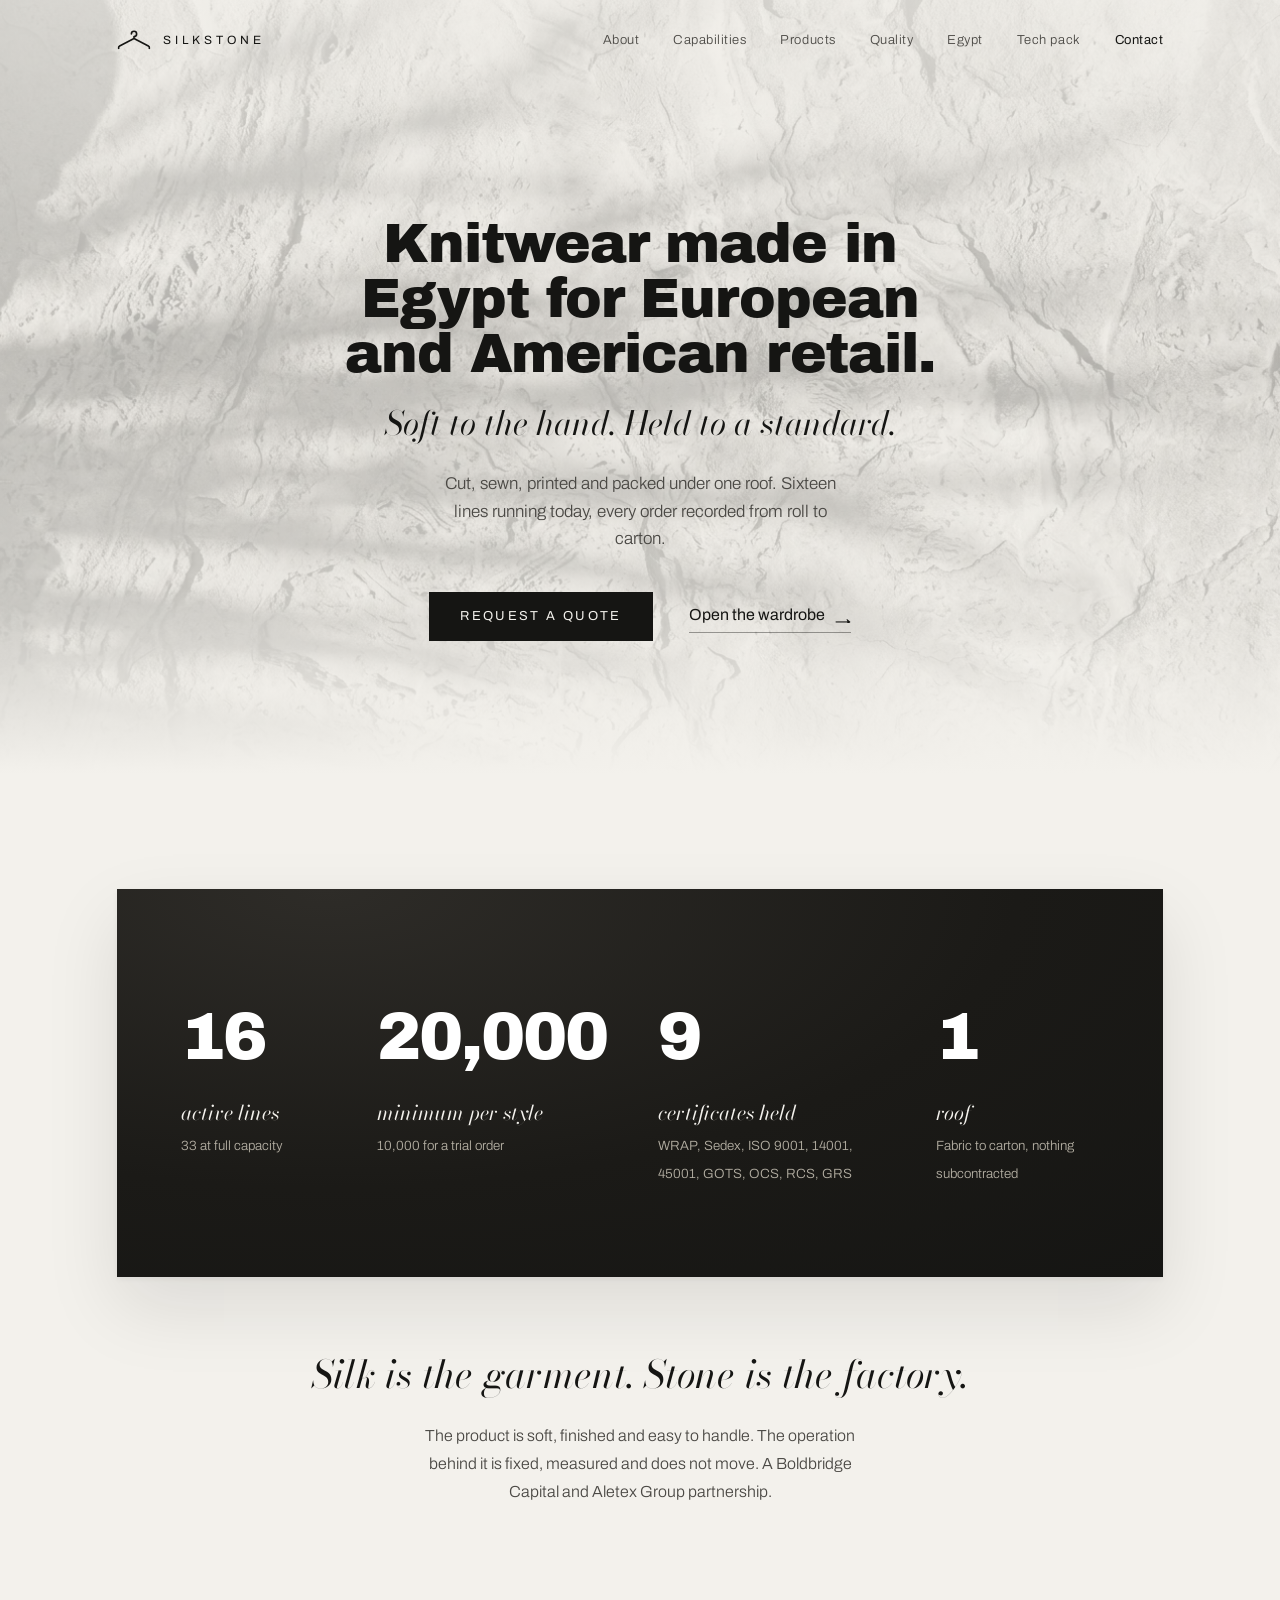
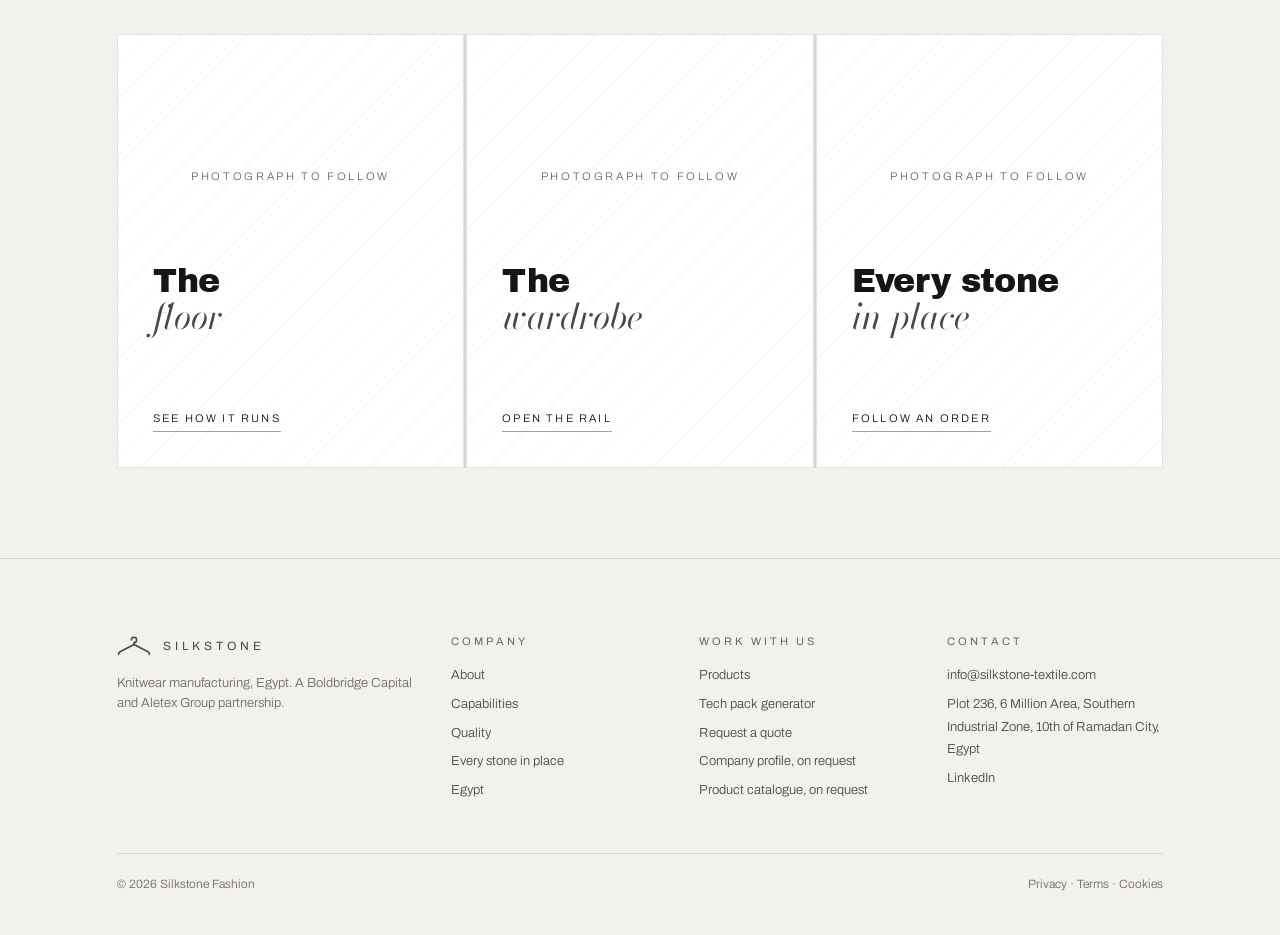
==== commit 106e9524: "Audit fixes: stamp captions and rail labels to 11px, traced-order panes use h2, buttons share one li" ====
--- a/index.html
+++ b/index.html
@@ -10,7 +10,7 @@
 <link rel="preconnect" href="https://fonts.googleapis.com">
 <link rel="preconnect" href="https://fonts.gstatic.com" crossorigin>
 <link href="https://fonts.googleapis.com/css2?family=Archivo+Black&family=Archivo:wght@300;400;500&family=Bodoni+Moda:ital,opsz,wght@1,6..96,400;1,6..96,500&display=swap" rel="stylesheet">
-<link rel="stylesheet" href="assets/styles.css?v=20">
+<link rel="stylesheet" href="assets/styles.css?v=21">
 <link rel="preload" as="image" href="assets/img/limestone-2000.webp" type="image/webp">
 <script type="application/ld+json">
 {"@context":"https://schema.org","@type":"Organization","name":"Silkstone Fashion","alternateName":"Silkstone Textile","url":"https://silkstone-textile.com/","logo":"https://silkstone-textile.com/assets/logos/silkstone.svg","email":"info@silkstone-textile.com","description":"Knitwear garment manufacturer in Egypt. T-shirts, sweatshirts, hoodies and jersey basics for European and American retailers. WRAP, Sedex, ISO 9001, ISO 14001, ISO 45001, GOTS, OCS, RCS and GRS certified.","address":{"@type":"PostalAddress","streetAddress":"Plot No. 236, 6 Million Area, Southern Industrial Zone","addressLocality":"10th of Ramadan City","addressCountry":"EG"},"sameAs":["https://www.linkedin.com/company/silkstone-fashion/"],"knowsAbout":["knitwear manufacturing","garment manufacturing","cut and sew","T-shirts","sweatshirts","hoodies","Egypt apparel export"]}
--- a/assets/styles.css
+++ b/assets/styles.css
@@ -58,7 +58,7 @@
 /* links and buttons */
 .link{display:inline-block;padding-bottom:3px;border-bottom:1px solid var(--line-strong);transition:border-color .5s var(--ease);font-weight:400}
 .link:hover{border-color:var(--black)}
-.btn{display:inline-block;padding:14px 30px;border:1px solid var(--black);font-size:13px;letter-spacing:.18em;text-transform:uppercase;font-weight:400;transition:background .5s var(--ease),color .5s var(--ease)}
+.btn{display:inline-block;line-height:1.5;padding:14px 30px;border:1px solid var(--black);font-size:13px;letter-spacing:.18em;text-transform:uppercase;font-weight:400;transition:background .5s var(--ease),color .5s var(--ease)}
 .btn:hover{background:var(--black);color:var(--bone)}
 .btn.solid{background:var(--black);color:var(--bone)}
 .btn.solid:hover{background:var(--graphite);border-color:var(--graphite)}
@@ -257,7 +257,7 @@
 .dept-nav button.on,.dept-nav button:hover{color:var(--black)}
 .dept-nav button small{font-size:11px;letter-spacing:.14em}
 .dept-pane{display:none}.dept-pane.on{display:block}
-.dept-pane h3{font-weight:300;font-size:26px;margin-bottom:6px}
+.dept-pane h2{font-weight:300;font-size:26px;margin-bottom:6px;letter-spacing:0}
 .dept-pane .when{font-size:12px;color:var(--ash);letter-spacing:.08em;margin-bottom:26px}
 .data{width:100%;border-collapse:collapse;font-size:13.5px;font-variant-numeric:tabular-nums}
 .data th{text-align:left;font-weight:400;font-size:11px;letter-spacing:.18em;text-transform:uppercase;color:var(--ash);padding:0 12px 12px 0;border-bottom:1px solid var(--black)}
@@ -385,7 +385,7 @@
 .rail-labels{position:absolute;inset:0;pointer-events:none}
 .rail-label{position:absolute;left:0;top:0;text-align:center;font-size:11px;letter-spacing:.2em;text-transform:uppercase;color:var(--ash);white-space:nowrap;transition:color .4s var(--ease),opacity .3s}
 .rail-label b{display:block;font-weight:400;color:var(--graphite)}
-.rail-label span{display:block;font-size:10px;letter-spacing:.14em;margin-top:2px}
+.rail-label span{display:block;font-size:11px;letter-spacing:.14em;margin-top:2px}
 .rail-label.on b{color:var(--black)}
 .rail-hint{position:absolute;left:0;right:0;top:20px;margin:0;max-width:none;text-align:center;font-size:13px;letter-spacing:.04em;color:var(--ash);pointer-events:none}
 .rail-fallback{display:none}
@@ -506,10 +506,10 @@
 .routes .home text{font-size:12px;letter-spacing:.08em;fill:var(--black);font-weight:500}
 @media (max-width:700px){.routes .r text{font-size:16px}.routes .home text{font-size:17px}}
 .stamps{display:flex;gap:clamp(20px,4vw,48px);flex-wrap:wrap}
-.stamp{width:150px;aspect-ratio:1;border:1px solid var(--black);border-radius:50%;display:grid;place-content:center;text-align:center;padding:14px;box-shadow:inset 0 0 0 4px var(--white),inset 0 0 0 5px var(--black)}
+.stamp{width:176px;aspect-ratio:1;border:1px solid var(--black);border-radius:50%;display:grid;place-content:center;text-align:center;padding:14px;box-shadow:inset 0 0 0 4px var(--white),inset 0 0 0 5px var(--black)}
 .stamp b{font-family:var(--stone);font-weight:400;font-size:26px;display:block;line-height:1}
 .stamp span{display:block;font-family:var(--silk);font-style:italic;font-size:16px;color:var(--graphite);margin-top:4px}
-.stamp small{display:block;font-size:9px;letter-spacing:.12em;text-transform:uppercase;color:var(--ash);margin-top:8px;line-height:1.4}
+.stamp small{display:block;font-size:11px;letter-spacing:.08em;text-transform:uppercase;color:var(--ash);margin-top:8px;line-height:1.4}
 
 /* ---------- about ---------- */
 .about-hero{display:grid;grid-template-columns:minmax(0,1fr) minmax(0,1fr);gap:var(--gap);align-items:start}
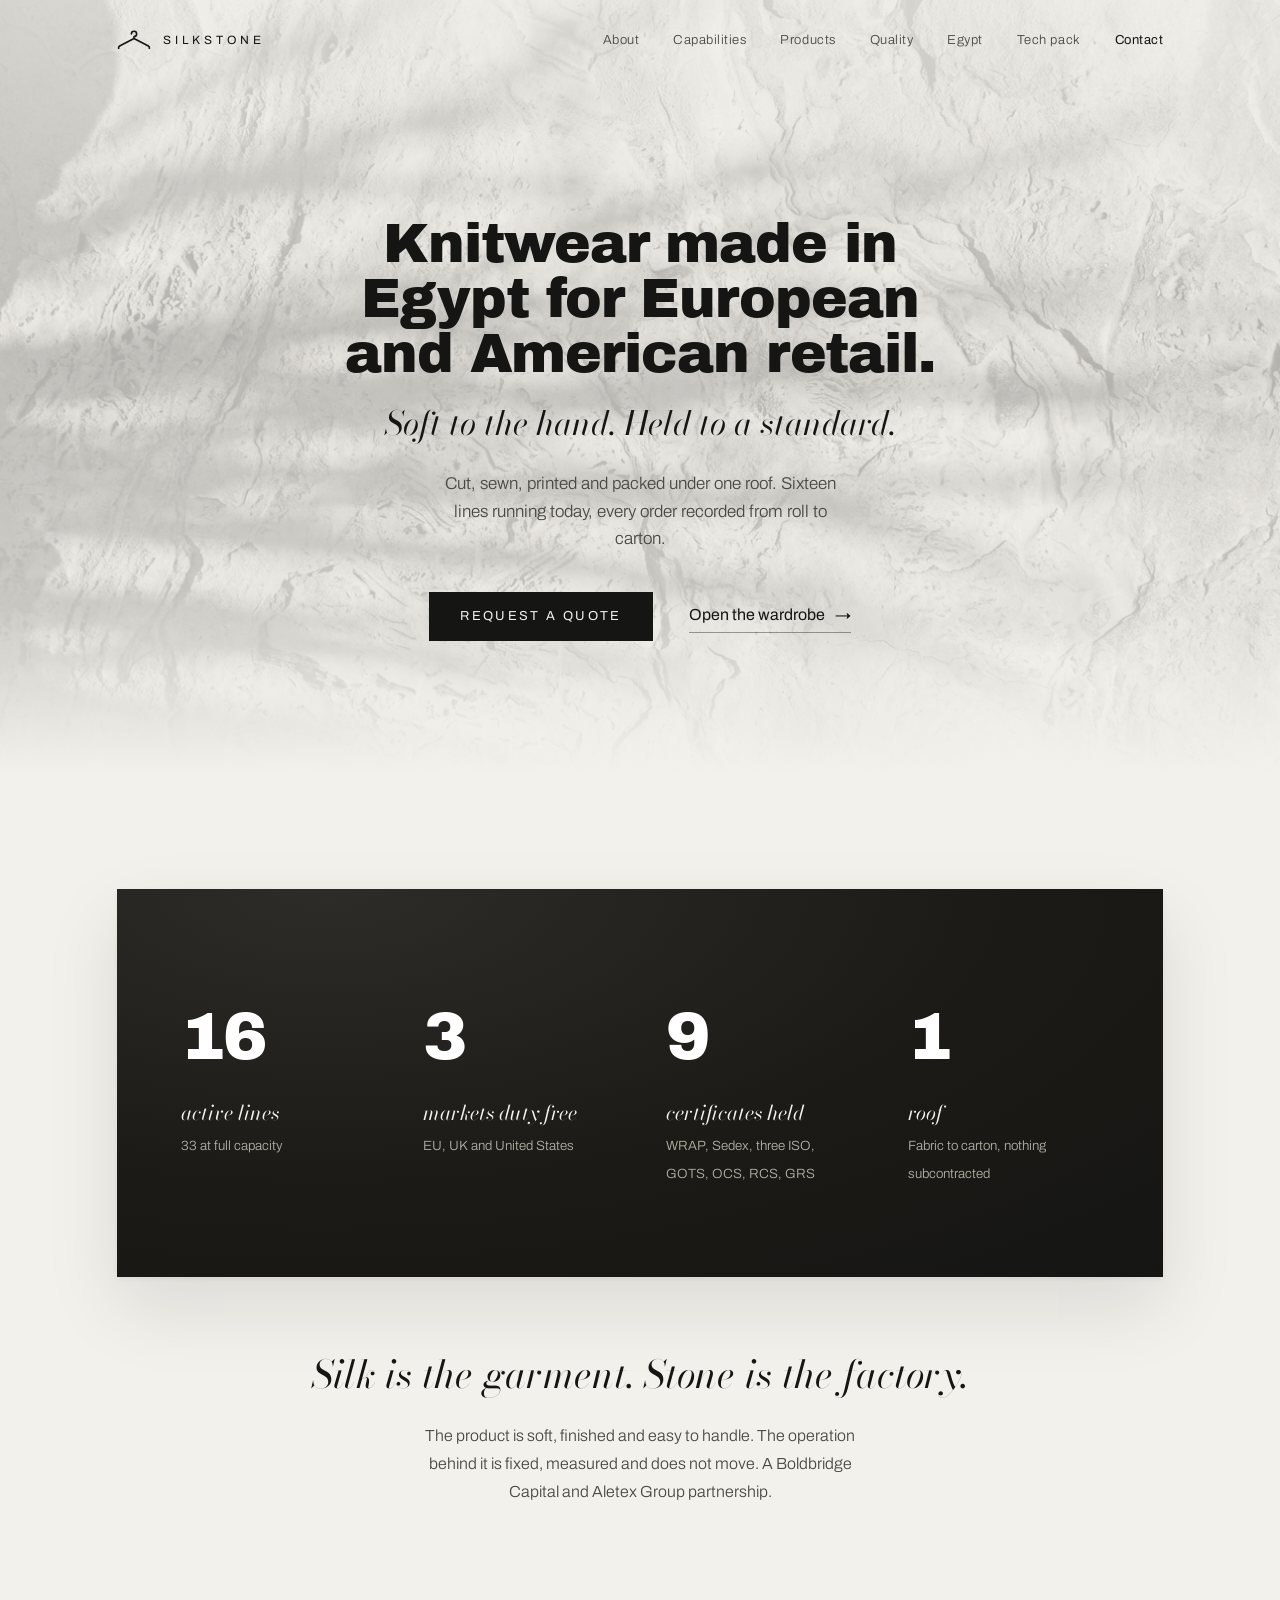
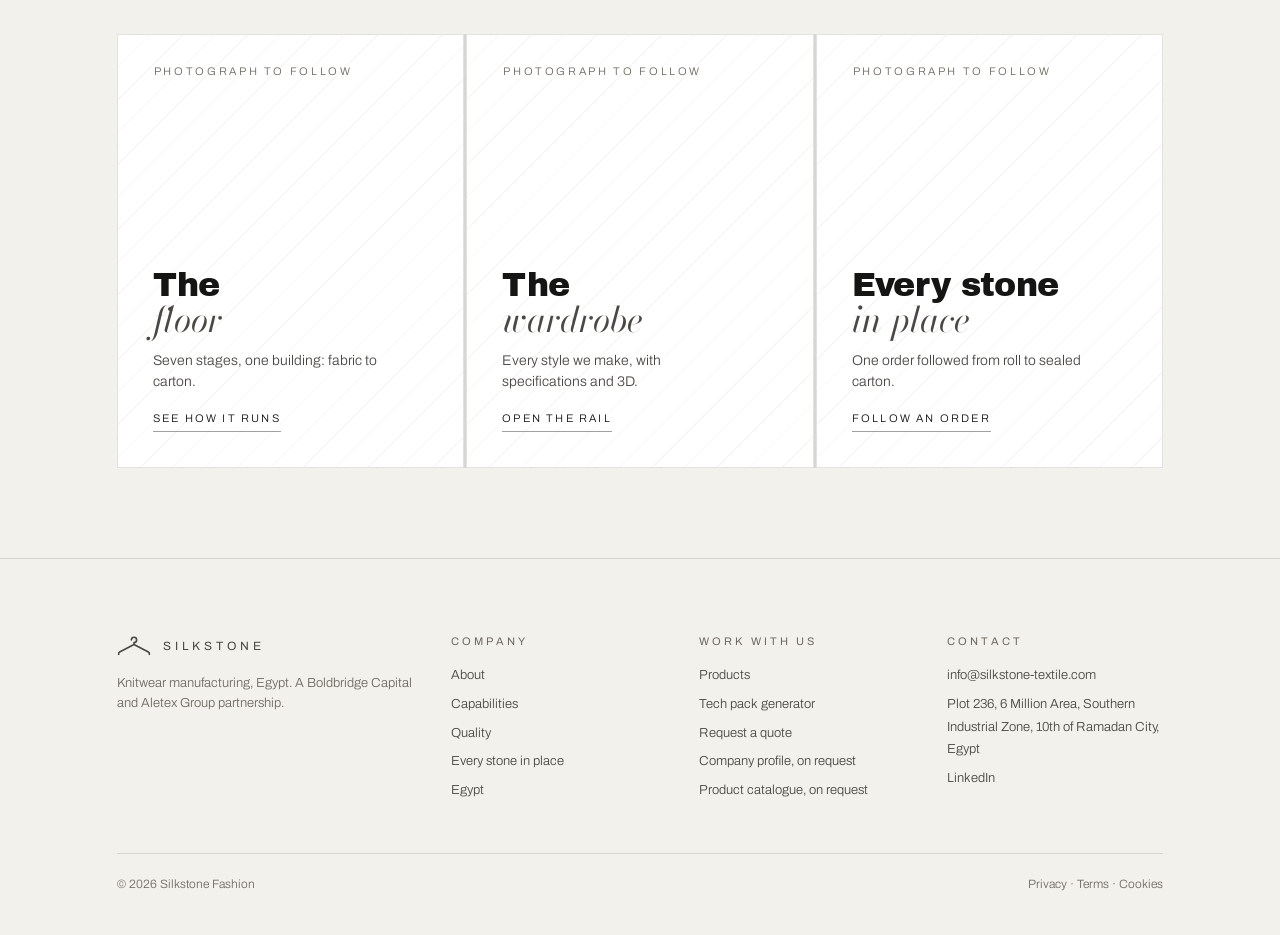
==== commit 5008779f: "Senior design pass: photographic rail replaces the WebGL rail, tech pack in seven steps, contact as " ====
--- a/index.html
+++ b/index.html
@@ -10,7 +10,7 @@
 <link rel="preconnect" href="https://fonts.googleapis.com">
 <link rel="preconnect" href="https://fonts.gstatic.com" crossorigin>
 <link href="https://fonts.googleapis.com/css2?family=Archivo+Black&family=Archivo:wght@300;400;500&family=Bodoni+Moda:ital,opsz,wght@1,6..96,400;1,6..96,500&display=swap" rel="stylesheet">
-<link rel="stylesheet" href="assets/styles.css?v=21">
+<link rel="stylesheet" href="assets/styles.css?v=22">
 <link rel="preload" as="image" href="assets/img/limestone-2000.webp" type="image/webp">
 <script type="application/ld+json">
 {"@context":"https://schema.org","@type":"Organization","name":"Silkstone Fashion","alternateName":"Silkstone Textile","url":"https://silkstone-textile.com/","logo":"https://silkstone-textile.com/assets/logos/silkstone.svg","email":"info@silkstone-textile.com","description":"Knitwear garment manufacturer in Egypt. T-shirts, sweatshirts, hoodies and jersey basics for European and American retailers. WRAP, Sedex, ISO 9001, ISO 14001, ISO 45001, GOTS, OCS, RCS and GRS certified.","address":{"@type":"PostalAddress","streetAddress":"Plot No. 236, 6 Million Area, Southern Industrial Zone","addressLocality":"10th of Ramadan City","addressCountry":"EG"},"sameAs":["https://www.linkedin.com/company/silkstone-fashion/"],"knowsAbout":["knitwear manufacturing","garment manufacturing","cut and sew","T-shirts","sweatshirts","hoodies","Egypt apparel export"]}
@@ -39,8 +39,8 @@
     <div class="slab rv">
       <div class="figs">
         <div><b class="pop" data-count="16">16</b><i>active lines</i><small>33 at full capacity</small></div>
-        <div><b class="pop" data-count="20000">20,000</b><i>minimum per style</i><small>10,000 for a trial order</small></div>
-        <div><b class="pop" data-count="9">9</b><i>certificates held</i><small>WRAP, Sedex, ISO 9001, 14001, 45001, GOTS, OCS, RCS, GRS</small></div>
+        <div><b class="pop" data-count="3">3</b><i>markets duty free</i><small>EU, UK and United States</small></div>
+        <div><b class="pop" data-count="9">9</b><i>certificates held</i><small>WRAP, Sedex, three ISO, GOTS, OCS, RCS, GRS</small></div>
         <div><b class="pop" data-count="1">1</b><i>roof</i><small>Fabric to carton, nothing subcontracted</small></div>
       </div>
     </div>
@@ -70,6 +70,6 @@
   <div class="bottom"><span>© 2026 Silkstone Fashion</span><span><a href="legal.html#privacy">Privacy</a> · <a href="legal.html#terms">Terms</a> · <a href="legal.html#cookies">Cookies</a></span></div>
 </div></footer>
 
-<script src="assets/site.js?v=19"></script>
+<script src="assets/site.js?v=22"></script>
 </body>
 </html>
--- a/assets/styles.css
+++ b/assets/styles.css
@@ -23,6 +23,12 @@
 }
 *{box-sizing:border-box}
 html{scroll-behavior:smooth;-webkit-text-size-adjust:100%}
+@view-transition{navigation:auto}
+::view-transition-old(root){animation:vt-out .28s var(--ease) both}
+::view-transition-new(root){animation:vt-in .42s var(--ease) both}
+@keyframes vt-out{to{opacity:0}}
+@keyframes vt-in{from{opacity:0;transform:translateY(6px)}to{opacity:1;transform:none}}
+@media (prefers-reduced-motion:reduce){::view-transition-old(root),::view-transition-new(root){animation:none}}
 body{margin:0;background:var(--bone);color:var(--black);font-family:var(--font);font-weight:300;font-size:16px;line-height:1.75;-webkit-font-smoothing:antialiased;overflow-x:hidden}
 img{max-width:100%;display:block}
 a{color:inherit;text-decoration:none}
@@ -118,7 +124,7 @@
 /* landing: stone slab and silk */
 .slab-wrap{position:relative;padding:clamp(72px,9vw,130px) 0 clamp(80px,10vw,140px)}
 .slab{position:relative;background:radial-gradient(120% 140% at 20% 0%,#2E2C28 0%,#1B1A17 55%,#151513 100%);color:var(--bone);padding:clamp(56px,7vw,96px) clamp(24px,5vw,72px);box-shadow:var(--shadow)}
-.slab .figs{border:0;display:grid;grid-template-columns:.8fr 1.25fr 1.25fr .9fr;gap:clamp(24px,4vw,64px);align-items:start}
+.slab .figs{border:0;display:grid;grid-template-columns:1fr 1fr 1fr 1fr;gap:clamp(24px,4vw,64px);align-items:start}
 .slab .figs>div{border:0;padding:0}
 .slab .figs b{font-family:var(--stone);font-weight:400;font-size:clamp(44px,5.2vw,76px);color:var(--white);margin:0 0 4px;letter-spacing:-.03em;white-space:nowrap;font-variant-numeric:tabular-nums}
 .slab .figs i{display:block;font-family:var(--silk);font-style:italic;font-size:clamp(18px,1.6vw,22px);color:var(--bone);font-variation-settings:"opsz" 48}
@@ -129,7 +135,7 @@
 .slab-line .silk{font-size:clamp(26px,3vw,40px);color:var(--black)}
 .slab-line p{margin:14px auto 0;max-width:52ch;color:var(--graphite)}
 @media (max-width:900px){.slab .figs{grid-template-columns:1fr 1fr;gap:36px 24px}}
-@media (max-width:560px){.slab .figs{grid-template-columns:1fr}}
+@media (max-width:560px){.slab .figs{grid-template-columns:1fr 1fr;gap:30px 20px}.slab .figs b{font-size:40px}.slab .figs i{font-size:17px}}
 
 /* landing: three doors */
 .doors{display:grid;grid-template-columns:repeat(3,minmax(0,1fr));gap:2px;background:var(--line)}
@@ -137,17 +143,15 @@
 .door img{width:100%;height:100%;object-fit:cover;filter:saturate(.6);transition:transform 1.6s var(--ease)}
 .door:hover img{transform:scale(1.04)}
 .door .blank{position:absolute;inset:0;display:grid;place-items:center;color:var(--ash);font-size:11px;letter-spacing:.24em;text-transform:uppercase;text-align:center;line-height:1.8;padding:24px;background:repeating-linear-gradient(135deg,transparent 0 22px,rgba(21,21,19,.035) 22px 23px)}
-.door .blank{align-content:start;padding-top:38%}.door .blank span{transform:none}
+.door .blank{align-content:start;justify-items:start;padding:clamp(16px,2.4vw,28px) clamp(20px,3vw,36px)}.door .blank span{transform:none;text-align:left;line-height:1.5}
 .door .t{position:absolute;left:clamp(20px,3vw,36px);right:clamp(20px,3vw,36px);bottom:clamp(20px,3vw,36px);z-index:1}
 .door .t .label{display:block;margin-bottom:10px}
 .door .t h2{font-size:clamp(24px,2.6vw,36px);color:var(--black);line-height:1}
 .door .t h2 em{color:var(--graphite)}
-.door .t p{margin:12px 0 0;color:var(--graphite);font-size:14px;max-width:30ch;opacity:0;transform:translateY(8px);transition:opacity .5s var(--ease),transform .6s var(--ease)}
-.door:hover .t p,.door:focus-visible .t p{opacity:1;transform:none}
-@media (hover:none){.door .t p{opacity:1;transform:none}}
-.door .t .go{display:inline-block;margin-top:14px;font-size:11px;letter-spacing:.2em;text-transform:uppercase;color:var(--black);border-bottom:1px solid var(--line-strong);padding-bottom:3px;transition:border-color .5s var(--ease)}
+.door .t p{margin:12px 0 0;color:var(--graphite);font-size:14px;max-width:30ch;line-height:1.55}
+.door .t .go{display:inline-block;margin-top:16px;font-size:11px;letter-spacing:.2em;text-transform:uppercase;color:var(--black);border-bottom:1px solid var(--line-strong);padding-bottom:3px;transition:border-color .5s var(--ease)}
 .door:hover .t .go{border-color:var(--black)}
-@media (max-width:900px){.doors{grid-template-columns:1fr}.door{aspect-ratio:16/10}}
+@media (max-width:900px){.doors{grid-template-columns:1fr}.door{aspect-ratio:auto;min-height:300px}.door .t{position:relative;left:auto;right:auto;bottom:auto;padding:150px clamp(20px,3vw,36px) clamp(24px,3vw,36px) }.door .blank{bottom:auto;height:120px}}
 
 /* hero */
 .hero{padding-top:clamp(150px,20vw,240px);padding-bottom:clamp(60px,8vw,120px)}
@@ -349,7 +353,7 @@
 /* reveal */
 .rv{opacity:1;transform:none}
 @media (prefers-reduced-motion:no-preference){
-  .rv{opacity:0;transform:translateY(14px);transition:opacity 1.2s var(--ease),transform 1.2s var(--ease)}
+  .rv{opacity:0;transform:translateY(18px);transition:opacity .9s var(--ease),transform 1s var(--ease)}
   .rv.in{opacity:1;transform:none}
 }
 @media (prefers-reduced-motion:reduce){
@@ -433,8 +437,9 @@
 .pstage .anchor{position:absolute;left:50%;top:50%;width:1px;height:1px}
 .pstage .ptext h2{font-size:clamp(26px,3vw,40px)}
 .pstage .ptext p{margin-top:16px;color:var(--graphite);max-width:48ch}
-.pstage:not(.drawn) .ptext{opacity:.55;transition:opacity 1s var(--ease)}
-.pstage.drawn .ptext{opacity:1}
+.pstage .ptext{opacity:0;transform:translateY(10px);transition:opacity 1s var(--ease),transform 1s var(--ease)}
+.pstage.text .ptext,.pstage.drawn .ptext{opacity:1;transform:none}
+@media (prefers-reduced-motion:reduce){.pstage .ptext{opacity:1;transform:none}}
 @media (max-width:820px){.pstage{grid-template-columns:1fr;gap:20px}.pstage:nth-child(odd) figure{order:0}.pstage figure svg{max-width:300px}.pthread{display:none}}
 
 /* floor plan */
@@ -491,20 +496,39 @@
 .frame span{display:block;font-size:13px;color:var(--graphite);padding:0 10px}
 .frame small{display:block;font-size:11px;letter-spacing:.14em;text-transform:uppercase;color:var(--ash);margin:10px 0 6px}
 @media (max-width:900px){.frames{grid-template-columns:repeat(2,minmax(0,1fr))}}
-@media (max-width:560px){.frames{grid-template-columns:1fr}}
+@media (max-width:560px){.frames{grid-template-columns:repeat(2,minmax(0,1fr));gap:14px}.frame .mat{padding:14px}.frame .mat img{max-height:56px}.frame span{font-size:12px;padding:0 4px}.frame{grid-template-rows:auto auto 4.2em auto}}
 
 /* ---------- egypt: routes and stamps ---------- */
 .routemap{position:relative;background:var(--white);border:1px solid var(--line);padding:clamp(12px,2vw,28px)}
-.routemap img{width:100%;height:auto;opacity:.42;filter:grayscale(1)}
+.routemap img{width:100%;height:auto;opacity:.22;filter:grayscale(1)}
 .routes{position:absolute;inset:clamp(12px,2vw,28px);width:calc(100% - 2*clamp(12px,2vw,28px));height:auto;font-family:var(--font)}
 .routes .r path{fill:none;stroke:var(--black);stroke-width:1.2;stroke-dasharray:4 4}
 .routes .r circle{fill:var(--black)}
-.routes .r text{font-size:11px;letter-spacing:.02em;fill:var(--graphite);opacity:0;transition:opacity .6s var(--ease)}
+.routes .r text{font-size:7.5px;letter-spacing:.02em;fill:var(--graphite);opacity:0;transition:opacity .6s var(--ease)}
 .routes .r.in text{opacity:1}
 .routes .home circle{fill:var(--black)}
 .routes .home .ring{fill:none;stroke:var(--black);stroke-width:1;opacity:.5}
-.routes .home text{font-size:12px;letter-spacing:.08em;fill:var(--black);font-weight:500}
-@media (max-width:700px){.routes .r text{font-size:16px}.routes .home text{font-size:17px}}
+.routes .home text{font-size:8px;letter-spacing:.08em;fill:var(--black);font-weight:500}
+@media (max-width:700px){.routes .r text{font-size:11px}.routes .home text{font-size:12px}}
+.routemap .crop{position:relative;overflow:hidden;aspect-ratio:530/225}
+.routemap .inner{position:absolute;width:179.2%;left:-23%;top:-52%}
+.routemap .inner img{width:100%}
+.routemap .inner .routes{inset:0;width:100%;height:100%}
+@media (max-width:700px){.routemap .crop{aspect-ratio:1/1}.routemap .inner{width:288%;left:-69.7%;top:-27.3%}}
+.clocks{display:grid;grid-template-columns:repeat(4,minmax(0,1fr));gap:var(--gap);margin-top:clamp(40px,5vw,64px);padding-top:32px;border-top:1px solid var(--line)}
+.clock{display:grid;grid-template-columns:56px 1fr;grid-template-rows:auto auto auto;column-gap:16px;align-items:center}
+.clock svg{grid-row:1/span 3;width:56px;height:56px;overflow:visible}
+.clock svg circle{fill:none;stroke:var(--black);stroke-width:1.2}
+.clock svg circle.c{fill:var(--black)}
+.clock svg line{stroke:var(--black);stroke-width:1.6;stroke-linecap:round;transition:transform 1s var(--ease)}
+.clock svg line.h{stroke-width:2.4}
+.clock b{font-family:var(--stone);font-weight:400;font-size:15px;letter-spacing:-.01em}
+.clock .time{font-variant-numeric:tabular-nums;font-size:22px;font-weight:300;line-height:1.1}
+.clock small{font-size:11px;letter-spacing:.14em;text-transform:uppercase;color:var(--ash)}
+.clock.home svg circle:first-child{stroke-width:2.2}
+.clocks-note{grid-column:1/-1;margin:8px 0 0;color:var(--graphite);font-size:15px;max-width:60ch}
+@media (max-width:900px){.clocks{grid-template-columns:1fr 1fr}}
+@media (max-width:480px){.clocks{grid-template-columns:1fr}}
 .stamps{display:flex;gap:clamp(20px,4vw,48px);flex-wrap:wrap}
 .stamp{width:176px;aspect-ratio:1;border:1px solid var(--black);border-radius:50%;display:grid;place-content:center;text-align:center;padding:14px;box-shadow:inset 0 0 0 4px var(--white),inset 0 0 0 5px var(--black)}
 .stamp b{font-family:var(--stone);font-weight:400;font-size:26px;display:block;line-height:1}
@@ -557,8 +581,8 @@
 
 /* traced illustrations */
 .pstage figure svg.traced{width:100%;height:auto;display:block}
-.pstage figure svg.traced path{fill:currentColor;fill-opacity:0;stroke:currentColor;stroke-width:1.1;stroke-linejoin:round;transition:fill-opacity 1.2s var(--ease),stroke-width 1.2s var(--ease)}
-.pstage.drawn figure svg.traced path{fill-opacity:1;stroke-width:.5}
+.pstage figure svg.traced path{fill:currentColor;fill-opacity:0;stroke:currentColor;stroke-width:1.4;stroke-linejoin:round;stroke-linecap:round;transition:fill-opacity 1.4s var(--ease),stroke-width 1.4s var(--ease)}
+.pstage.drawn figure svg.traced path{fill-opacity:1;stroke-width:.4}
 
 /* paired image and text share top and bottom edges */
 .two{align-items:stretch}
@@ -614,7 +638,7 @@
 
 /* arrow relay links */
 .link.arrow{display:inline-flex;align-items:center;gap:10px}
-.link.arrow i{position:relative;display:inline-block;width:16px;height:1em;overflow:hidden;font-style:normal}
+.link.arrow i{position:relative;display:inline-block;width:16px;height:1.4em;line-height:1.4em;overflow:hidden;font-style:normal}
 .link.arrow i b{position:absolute;left:0;top:0;font-weight:400;transition:transform .45s var(--ease),opacity .45s var(--ease)}
 .link.arrow i b:last-child{transform:translateX(-120%);opacity:0}
 .link.arrow:hover i b:first-child{transform:translateX(120%);opacity:0}
@@ -633,5 +657,71 @@
 @media (prefers-reduced-motion:reduce){.t-digit-group .t-digit{opacity:1;transform:none;filter:none;animation:none}.q.enter{animation:none}.btn::before{transition:none}}
 /* doors: titles share one baseline block */
 .door .t h2{min-height:2em;display:flex;flex-direction:column;justify-content:flex-end}
+.door .t .go{position:relative}.door .t .go::after{content:"";position:absolute;left:0;right:0;bottom:-1px;height:1px;background:var(--black);transform:scaleX(0);transform-origin:left;transition:transform .5s var(--ease)}.door:hover .t .go::after{transform:scaleX(1)}
 .item-head p{margin-top:0}
 @media (max-width:700px){.tp-bar .wrap{display:grid;grid-template-columns:1fr 1fr;gap:8px}.tp-bar .note{display:none}.tp-bar .btn{text-align:center;padding:12px 8px}}
+
+/* ---------- products: the photographic rail ---------- */
+.rail-wall{position:relative;background:var(--white);border:1px solid var(--line);padding:0;overflow:hidden}
+.rail-wall .steel{position:absolute;left:0;right:0;top:clamp(18px,2vw,26px);height:6px;background:linear-gradient(180deg,#8f8b84,#c9c5bd 45%,#6f6b63);border-radius:3px;z-index:2;pointer-events:none;display:flex;justify-content:space-between;padding:0 10%}
+.rail-wall .steel i{width:3px;height:clamp(18px,2vw,26px);margin-top:calc(-1*clamp(18px,2vw,26px) + 3px);background:linear-gradient(90deg,#7a766f,#b9b5ad,#7a766f)}
+.rail-strip{display:flex;gap:2px;overflow-x:auto;scroll-snap-type:x proximity;scrollbar-width:none;-webkit-overflow-scrolling:touch;cursor:grab;--swing:0deg}
+.rail-strip::-webkit-scrollbar{display:none}
+.rail-strip.grab{cursor:grabbing;scroll-snap-type:none}
+.rail-strip button{flex:0 0 clamp(220px,25%,320px);scroll-snap-align:center;background:none;border:0;padding:0 0 22px;text-align:center;font:inherit;color:var(--ash);font-size:11px;letter-spacing:.2em;text-transform:uppercase;position:relative;transition:color .4s var(--ease)}
+.rail-strip button img,.rail-strip button .blank-hanger{width:100%;aspect-ratio:4/5;object-fit:cover;object-position:50% 0;display:block;margin:0 0 14px;transform-origin:50% 8%;transform:rotate(var(--swing));transition:transform .5s var(--ease),filter .6s var(--ease),opacity .6s var(--ease);filter:saturate(.35);opacity:.78}
+.rail-strip button .blank-hanger{background:var(--bone);display:grid;place-items:center;aspect-ratio:4/5}
+.rail-strip button:hover img,.rail-strip button.on img,.rail-strip button:focus-visible img,.rail-strip button:hover .blank-hanger,.rail-strip button.on .blank-hanger{filter:saturate(1);opacity:1}
+.rail-strip button.on{color:var(--black)}
+.rail-strip button span{position:relative;display:inline-block;padding-bottom:4px}
+.rail-strip button span::after{content:"";position:absolute;left:0;right:0;bottom:0;height:1px;background:var(--black);transform:scaleX(0);transform-origin:left;transition:transform .5s var(--ease)}
+.rail-strip button.on span::after{transform:scaleX(1)}
+.rail-strip button:focus-visible{outline:none}
+.rail-strip button:focus-visible span{outline:1px solid var(--black);outline-offset:4px}
+.rail-foot{display:flex;justify-content:space-between;align-items:center;gap:20px;margin-top:14px}
+.rail-nav{display:flex;gap:6px}
+.rail-nav button{width:40px;height:40px;border:1px solid var(--line-strong);background:rgba(255,255,255,.85);font:inherit;font-size:16px;color:var(--black);transition:border-color .4s,background .4s}
+.rail-nav button:hover{border-color:var(--black);background:var(--white)}
+.rail-hint{position:static;margin:0;text-align:left;font-size:13px;color:var(--ash);pointer-events:auto}
+@media (max-width:700px){.rail-strip button{flex-basis:62%}.rail-nav{display:none}.rail-wall .steel{padding:0 6%}}
+@media (prefers-reduced-motion:reduce){.rail-strip button img,.rail-strip button .blank-hanger{transform:none!important}}
+
+/* ---------- contact: three-step brief with a live sheet ---------- */
+.brief-grid{display:grid;grid-template-columns:calc((100% - 2*var(--gap))/3*2 + var(--gap)) minmax(0,1fr);gap:var(--gap);align-items:start}
+.brief{margin:0;padding:0;border:0;min-width:0}
+.brief-steps{list-style:none;margin:0 0 36px;padding:0 0 18px;display:flex;gap:clamp(18px,3vw,40px);border-bottom:1px solid var(--line);font-size:13px;color:var(--ash);letter-spacing:.02em}
+.brief-steps li{display:flex;align-items:center;gap:10px;cursor:pointer;transition:color .3s var(--ease);white-space:nowrap}
+.brief-steps li i{font-style:normal;font-family:var(--stone);font-size:11px;width:24px;height:24px;border:1px solid var(--line-strong);display:grid;place-items:center;transition:background .3s var(--ease),color .3s var(--ease),border-color .3s var(--ease)}
+.brief-steps li.on{color:var(--black)}
+.brief-steps li.on i{background:var(--black);color:var(--bone);border-color:var(--black)}
+.brief-steps li.done i{border-color:var(--black);font-size:0}
+.brief-steps li.done i::before{content:"✓";font-family:var(--font);font-size:12px}
+.bstep{display:none;border:0;padding:0;margin:0;min-width:0}
+.bstep.on{display:block}
+.bstep.enter{animation:qenter .5s var(--ease)}
+.bstep legend{padding:0;margin:0 0 26px}
+.bstep legend h2{font-size:clamp(30px,3.6vw,48px)}
+.bstep .choices button{min-height:52px}
+.bstep .choices.multi button{min-height:44px;padding:10px 18px;font-size:14px}
+.bstep .choices button:focus-visible{outline:1px solid var(--black);outline-offset:3px}
+.fgrid{display:grid;grid-template-columns:1fr 1fr;gap:24px clamp(24px,4vw,48px)}
+.fgrid .full{grid-column:1/-1}
+.fgrid .field{font-size:20px;padding:10px 0}
+.fgrid select.field{appearance:none;-webkit-appearance:none;background:url("data:image/svg+xml,%3Csvg xmlns='http://www.w3.org/2000/svg' width='12' height='7'%3E%3Cpath d='M1 1l5 5 5-5' fill='none' stroke='%23151513'/%3E%3C/svg%3E") right center no-repeat;padding-right:20px;cursor:pointer;border-radius:0}
+.fgrid textarea.field{font-size:17px;min-height:90px}
+.fgrid .hint{display:block;font-size:12px;color:var(--ash);margin-top:8px}
+.field.bad{border-color:#8a2f2a}
+.brief-sheet{background:var(--white);border:1px solid var(--line);padding:clamp(22px,2.6vw,32px);position:sticky;top:100px;box-shadow:var(--shadow)}
+.sheet-head{display:flex;justify-content:space-between;align-items:center;padding-bottom:16px;border-bottom:1px solid var(--black);margin-bottom:6px}
+.sheet-head .brand{margin:0;font-size:11px}
+.sheet-head .brand svg{width:26px}
+.sheet-rows{margin:0}
+.sheet-rows div{display:grid;grid-template-columns:96px 1fr;gap:12px;padding:12px 0;border-bottom:1px solid var(--line);font-size:14px}
+.sheet-rows dt{color:var(--ash);font-size:11px;letter-spacing:.14em;text-transform:uppercase;padding-top:3px}
+.sheet-rows dd{margin:0;color:var(--ash);transition:color .4s var(--ease);overflow-wrap:anywhere}
+.sheet-rows dd.set{color:var(--black)}
+.sheet-foot{margin:16px 0 0;font-size:12px;color:var(--ash)}
+@media (max-width:900px){.brief-grid{grid-template-columns:1fr}.brief-sheet{position:static}.fgrid{grid-template-columns:1fr}.brief-steps{overflow-x:auto;scrollbar-width:none}.brief-steps::-webkit-scrollbar{display:none}}
+.doc-label{display:block;font-size:11px;letter-spacing:.18em;text-transform:uppercase;color:var(--ash);margin-bottom:4px}
+
+@media (max-width:700px){.cat-tabs{flex-wrap:nowrap;overflow-x:auto;scrollbar-width:none;margin-left:calc(-1*var(--gutter));margin-right:calc(-1*var(--gutter));padding:0 var(--gutter)}.cat-tabs::-webkit-scrollbar{display:none}.cat-tabs button{white-space:nowrap;flex:0 0 auto}.stamps{justify-content:space-between;gap:10px;flex-wrap:nowrap}.stamp{width:30%;padding:8px;box-shadow:inset 0 0 0 3px var(--white),inset 0 0 0 4px var(--black)}.stamp b{font-size:20px}.stamp span{font-size:13px}.stamp small{display:none}}
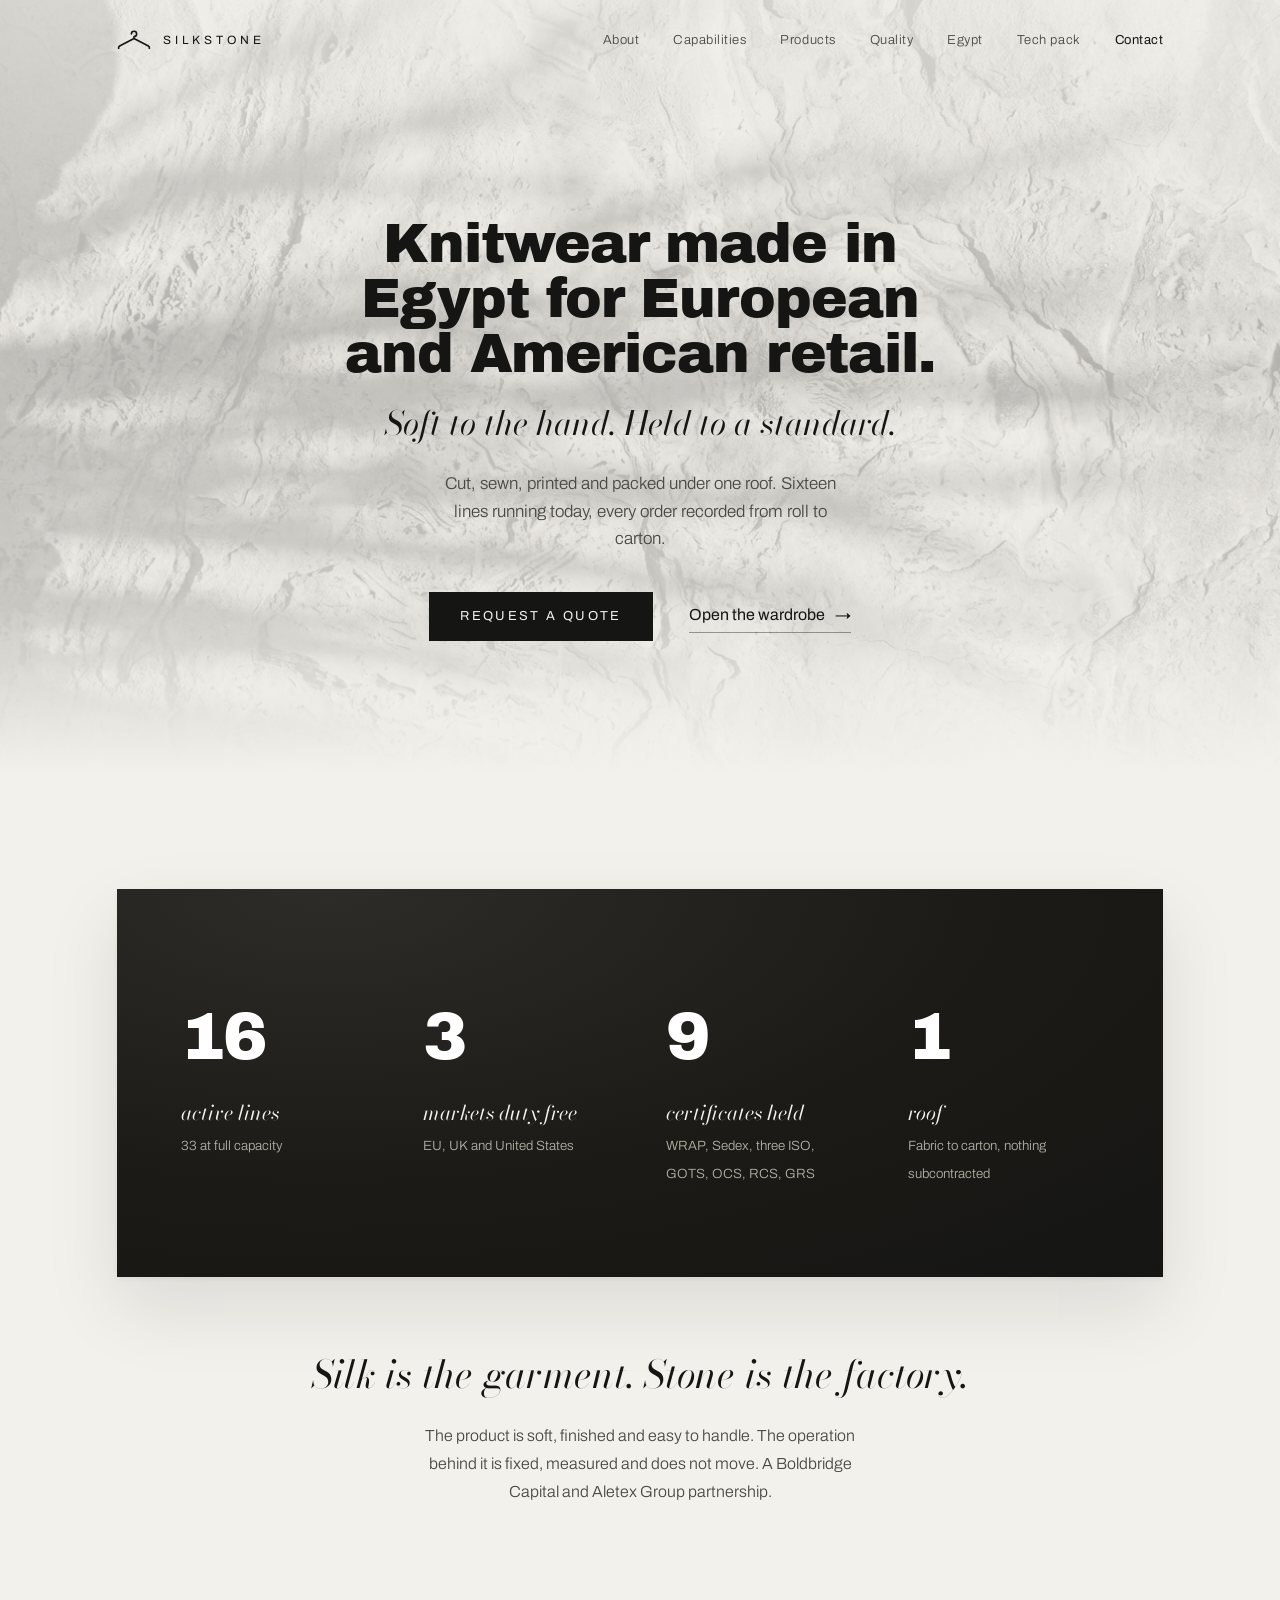
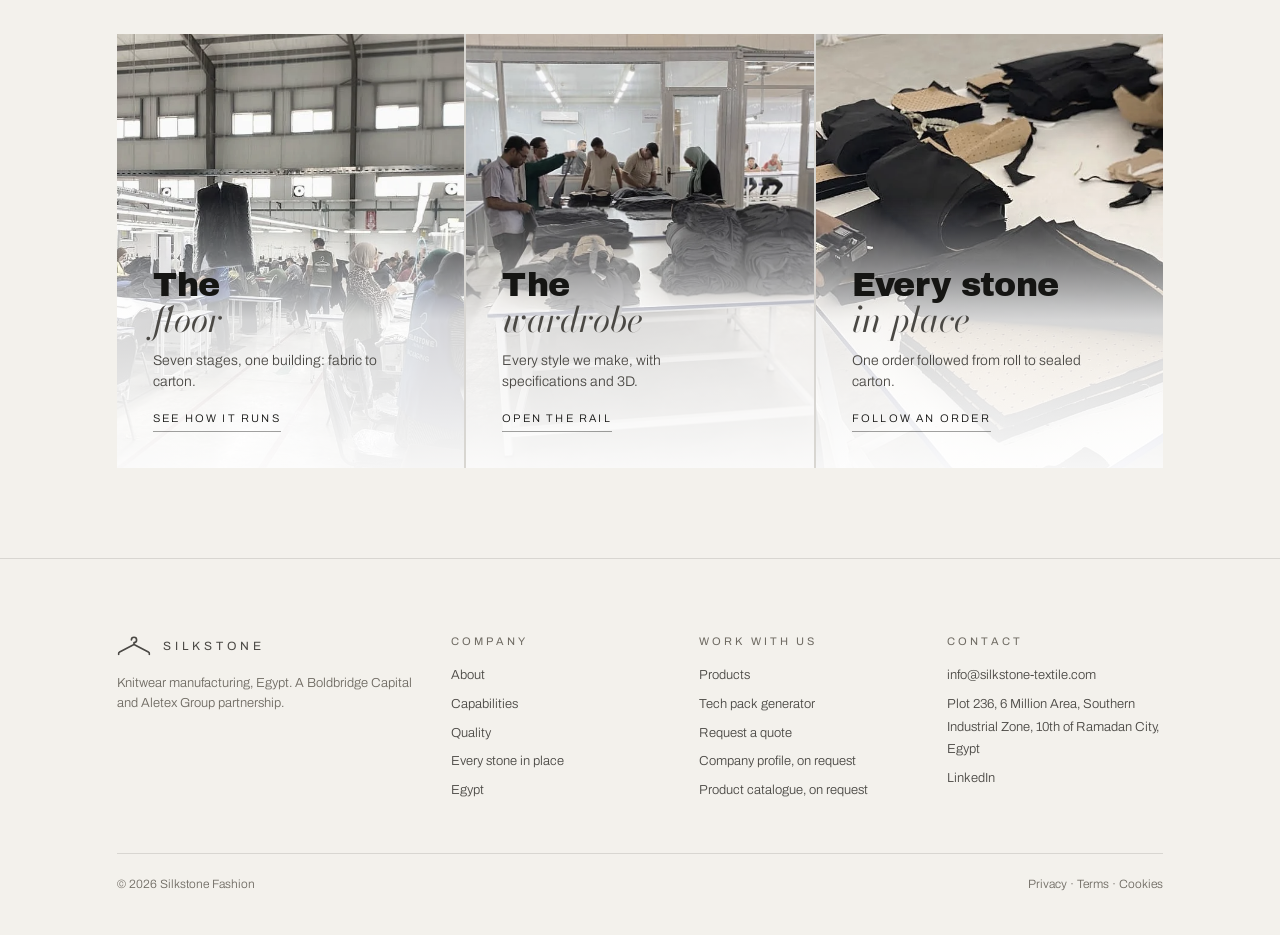
==== commit c6783591: "Real factory photographs placed on the home doors, About, Capabilities, Quality, Contact and five pr" ====
--- a/index.html
+++ b/index.html
@@ -10,7 +10,7 @@
 <link rel="preconnect" href="https://fonts.googleapis.com">
 <link rel="preconnect" href="https://fonts.gstatic.com" crossorigin>
 <link href="https://fonts.googleapis.com/css2?family=Archivo+Black&family=Archivo:wght@300;400;500&family=Bodoni+Moda:ital,opsz,wght@1,6..96,400;1,6..96,500&display=swap" rel="stylesheet">
-<link rel="stylesheet" href="assets/styles.css?v=22">
+<link rel="stylesheet" href="assets/styles.css?v=23">
 <link rel="preload" as="image" href="assets/img/limestone-2000.webp" type="image/webp">
 <script type="application/ld+json">
 {"@context":"https://schema.org","@type":"Organization","name":"Silkstone Fashion","alternateName":"Silkstone Textile","url":"https://silkstone-textile.com/","logo":"https://silkstone-textile.com/assets/logos/silkstone.svg","email":"info@silkstone-textile.com","description":"Knitwear garment manufacturer in Egypt. T-shirts, sweatshirts, hoodies and jersey basics for European and American retailers. WRAP, Sedex, ISO 9001, ISO 14001, ISO 45001, GOTS, OCS, RCS and GRS certified.","address":{"@type":"PostalAddress","streetAddress":"Plot No. 236, 6 Million Area, Southern Industrial Zone","addressLocality":"10th of Ramadan City","addressCountry":"EG"},"sameAs":["https://www.linkedin.com/company/silkstone-fashion/"],"knowsAbout":["knitwear manufacturing","garment manufacturing","cut and sew","T-shirts","sweatshirts","hoodies","Egypt apparel export"]}
@@ -53,9 +53,9 @@
 
 <section class="tight" style="padding-top:0"><div class="wrap">
   <div class="doors rv">
-    <a class="door" href="capabilities.html"><div class="blank"><span>Photograph to follow</span></div><div class="t"><h2>The <em>floor</em></h2><p>Seven stages, one building: fabric to carton.</p><span class="go">See how it runs</span></div></a>
-    <a class="door" href="products.html"><div class="blank"><span>Photograph to follow</span></div><div class="t"><h2>The <em>wardrobe</em></h2><p>Every style we make, with specifications and 3D.</p><span class="go">Open the rail</span></div></a>
-    <a class="door" href="traced-order.html"><div class="blank"><span>Photograph to follow</span></div><div class="t"><h2>Every stone <em>in place</em></h2><p>One order followed from roll to sealed carton.</p><span class="go">Follow an order</span></div></a>
+    <a class="door has-img" href="capabilities.html"><img src="assets/img/photo-floor-sewing-1400.webp" srcset="assets/img/photo-floor-sewing-800.webp 800w, assets/img/photo-floor-sewing-1400.webp 1400w" sizes="(max-width:900px) 100vw, 33vw" alt="The sewing floor at Silkstone" width="576" height="720" loading="lazy"><div class="t"><h2>The <em>floor</em></h2><p>Seven stages, one building: fabric to carton.</p><span class="go">See how it runs</span></div></a>
+    <a class="door has-img" href="products.html"><img src="assets/img/photo-floor-folded-1400.webp" srcset="assets/img/photo-floor-folded-800.webp 800w, assets/img/photo-floor-folded-1400.webp 1400w" sizes="(max-width:900px) 100vw, 33vw" alt="Folded garments checked on the finishing tables" width="720" height="900" loading="lazy"><div class="t"><h2>The <em>wardrobe</em></h2><p>Every style we make, with specifications and 3D.</p><span class="go">Open the rail</span></div></a>
+    <a class="door has-img" href="traced-order.html"><img src="assets/img/photo-floor-bundles-1400.webp" srcset="assets/img/photo-floor-bundles-800.webp 800w, assets/img/photo-floor-bundles-1400.webp 1400w" sizes="(max-width:900px) 100vw, 33vw" alt="Cut bundles with their markers on the cutting table" width="576" height="720" loading="lazy"><div class="t"><h2>Every stone <em>in place</em></h2><p>One order followed from roll to sealed carton.</p><span class="go">Follow an order</span></div></a>
   </div>
 </div></section>
 </main>
--- a/assets/styles.css
+++ b/assets/styles.css
@@ -400,7 +400,7 @@
 .rail-scroller button{flex:0 0 78%;scroll-snap-align:start;background:var(--white);border:1px solid var(--line);padding:0 0 14px;text-align:center;font:inherit;color:var(--graphite);font-size:12px;letter-spacing:.16em;text-transform:uppercase}
 .rail-scroller button.on{border-color:var(--black);color:var(--black)}
 .rail-scroller img{width:100%;height:auto;display:block;margin-bottom:12px}
-.blank-hanger{aspect-ratio:800/436;display:grid;place-items:center;margin-bottom:12px;background:repeating-linear-gradient(135deg,transparent 0 22px,rgba(21,21,19,.035) 22px 23px)}
+.blank-hanger{aspect-ratio:800/523;display:grid;place-items:center;margin-bottom:12px;background:repeating-linear-gradient(135deg,transparent 0 22px,rgba(21,21,19,.035) 22px 23px)}
 .blank-hanger svg{width:34%;overflow:visible}
 .blank-hanger path{fill:none;stroke:var(--black);stroke-width:2.2;stroke-linecap:round;stroke-linejoin:round}
 .blank{display:grid;place-items:center;text-align:center;color:var(--ash);font-size:13px;letter-spacing:.04em;line-height:1.7;padding:24px;background:var(--white);border:1px solid var(--line);background-image:repeating-linear-gradient(135deg,transparent 0 22px,rgba(21,21,19,.035) 22px 23px)}
@@ -725,3 +725,10 @@
 .doc-label{display:block;font-size:11px;letter-spacing:.18em;text-transform:uppercase;color:var(--ash);margin-bottom:4px}
 
 @media (max-width:700px){.cat-tabs{flex-wrap:nowrap;overflow-x:auto;scrollbar-width:none;margin-left:calc(-1*var(--gutter));margin-right:calc(-1*var(--gutter));padding:0 var(--gutter)}.cat-tabs::-webkit-scrollbar{display:none}.cat-tabs button{white-space:nowrap;flex:0 0 auto}.stamps{justify-content:space-between;gap:10px;flex-wrap:nowrap}.stamp{width:30%;padding:8px;box-shadow:inset 0 0 0 3px var(--white),inset 0 0 0 4px var(--black)}.stamp b{font-size:20px}.stamp span{font-size:13px}.stamp small{display:none}}
+
+/* doors with photographs */
+.door.has-img::after{content:"";position:absolute;left:0;right:0;bottom:0;height:62%;background:linear-gradient(180deg,rgba(255,255,255,0) 0%,rgba(255,255,255,.82) 45%,rgba(255,255,255,.96) 100%);pointer-events:none}
+.door.has-img .t{z-index:1}
+.door.has-img img{filter:saturate(.7)}
+.door.has-img:hover img{filter:saturate(.85)}
+@media (max-width:900px){.door.has-img{aspect-ratio:4/5;min-height:0}.door.has-img .t{position:absolute;left:clamp(20px,3vw,36px);right:clamp(20px,3vw,36px);bottom:clamp(20px,3vw,36px);padding:0}}
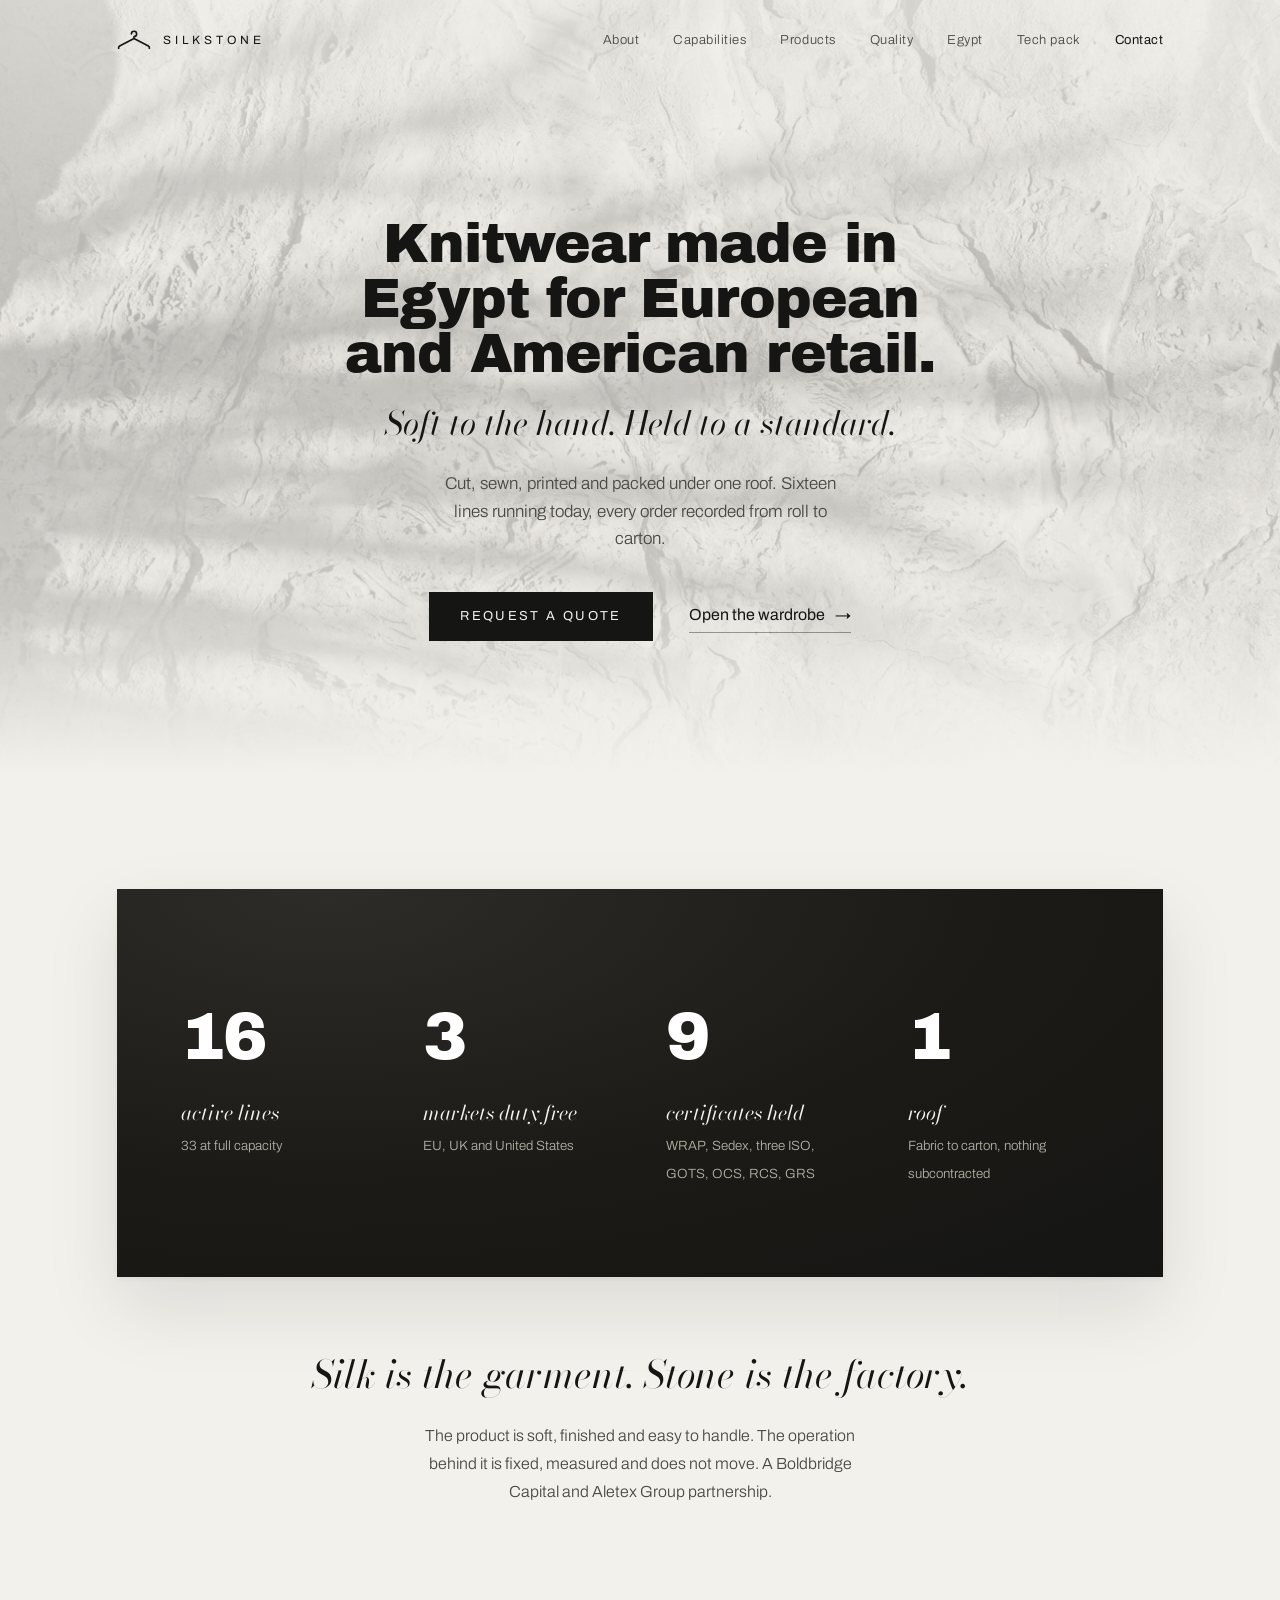
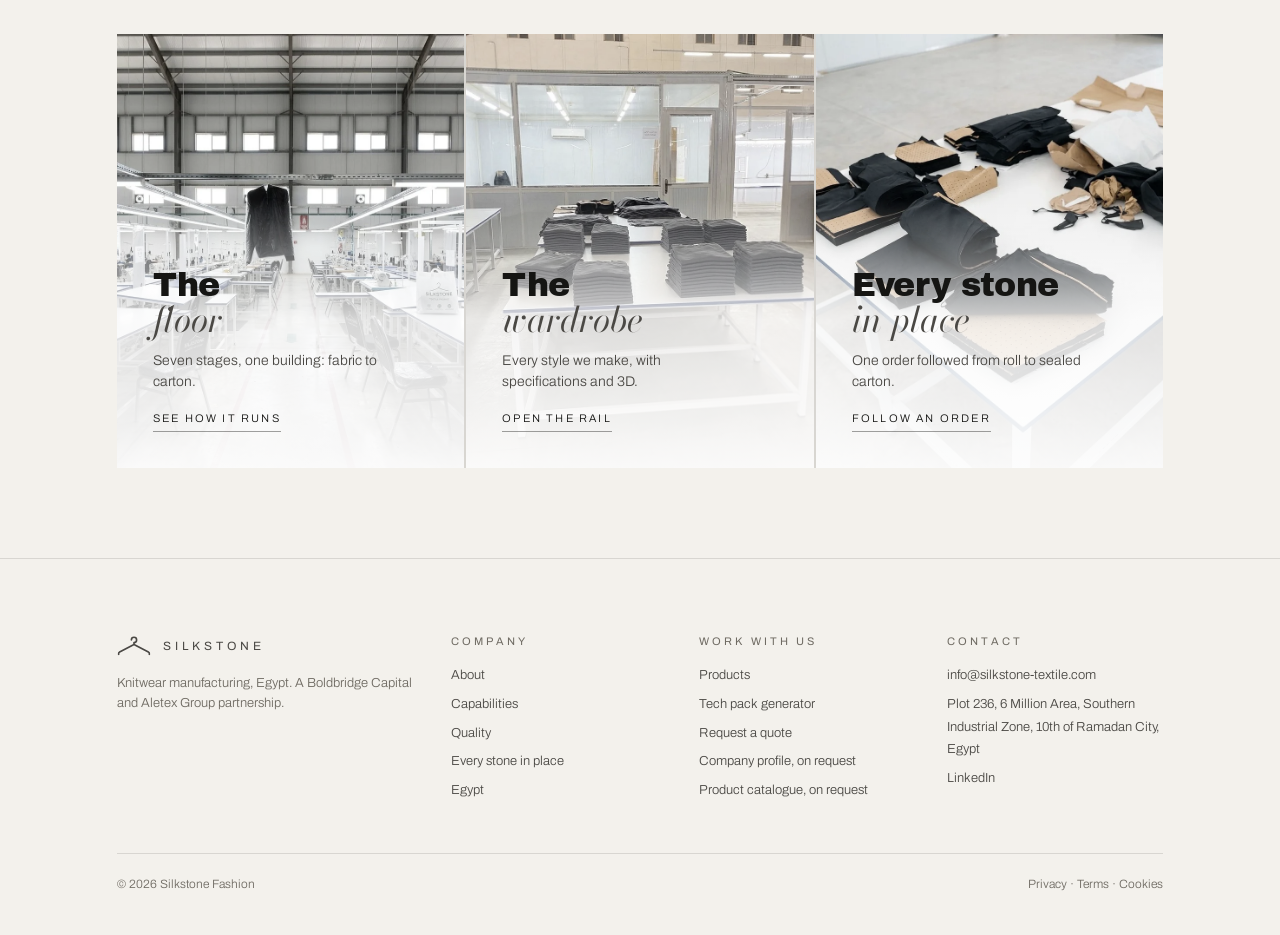
==== commit bd5e6b78: "Gemini-cleaned photographs replace the raw ones across the site and profile; owner page removed from" ====
--- a/index.html
+++ b/index.html
@@ -53,9 +53,9 @@
 
 <section class="tight" style="padding-top:0"><div class="wrap">
   <div class="doors rv">
-    <a class="door has-img" href="capabilities.html"><img src="assets/img/photo-floor-sewing-1400.webp" srcset="assets/img/photo-floor-sewing-800.webp 800w, assets/img/photo-floor-sewing-1400.webp 1400w" sizes="(max-width:900px) 100vw, 33vw" alt="The sewing floor at Silkstone" width="576" height="720" loading="lazy"><div class="t"><h2>The <em>floor</em></h2><p>Seven stages, one building: fabric to carton.</p><span class="go">See how it runs</span></div></a>
-    <a class="door has-img" href="products.html"><img src="assets/img/photo-floor-folded-1400.webp" srcset="assets/img/photo-floor-folded-800.webp 800w, assets/img/photo-floor-folded-1400.webp 1400w" sizes="(max-width:900px) 100vw, 33vw" alt="Folded garments checked on the finishing tables" width="720" height="900" loading="lazy"><div class="t"><h2>The <em>wardrobe</em></h2><p>Every style we make, with specifications and 3D.</p><span class="go">Open the rail</span></div></a>
-    <a class="door has-img" href="traced-order.html"><img src="assets/img/photo-floor-bundles-1400.webp" srcset="assets/img/photo-floor-bundles-800.webp 800w, assets/img/photo-floor-bundles-1400.webp 1400w" sizes="(max-width:900px) 100vw, 33vw" alt="Cut bundles with their markers on the cutting table" width="576" height="720" loading="lazy"><div class="t"><h2>Every stone <em>in place</em></h2><p>One order followed from roll to sealed carton.</p><span class="go">Follow an order</span></div></a>
+    <a class="door has-img" href="capabilities.html"><img src="assets/img/photo-floor-sewing-1400.webp" srcset="assets/img/photo-floor-sewing-800.webp 800w, assets/img/photo-floor-sewing-1400.webp 1400w" sizes="(max-width:900px) 100vw, 33vw" alt="The sewing floor at Silkstone" width="922" height="1152" loading="lazy"><div class="t"><h2>The <em>floor</em></h2><p>Seven stages, one building: fabric to carton.</p><span class="go">See how it runs</span></div></a>
+    <a class="door has-img" href="products.html"><img src="assets/img/photo-floor-folded-1400.webp" srcset="assets/img/photo-floor-folded-800.webp 800w, assets/img/photo-floor-folded-1400.webp 1400w" sizes="(max-width:900px) 100vw, 33vw" alt="Folded garments checked on the finishing tables" width="922" height="1152" loading="lazy"><div class="t"><h2>The <em>wardrobe</em></h2><p>Every style we make, with specifications and 3D.</p><span class="go">Open the rail</span></div></a>
+    <a class="door has-img" href="traced-order.html"><img src="assets/img/photo-floor-bundles-1400.webp" srcset="assets/img/photo-floor-bundles-800.webp 800w, assets/img/photo-floor-bundles-1400.webp 1400w" sizes="(max-width:900px) 100vw, 33vw" alt="Cut bundles with their markers on the cutting table" width="922" height="1152" loading="lazy"><div class="t"><h2>Every stone <em>in place</em></h2><p>One order followed from roll to sealed carton.</p><span class="go">Follow an order</span></div></a>
   </div>
 </div></section>
 </main>
